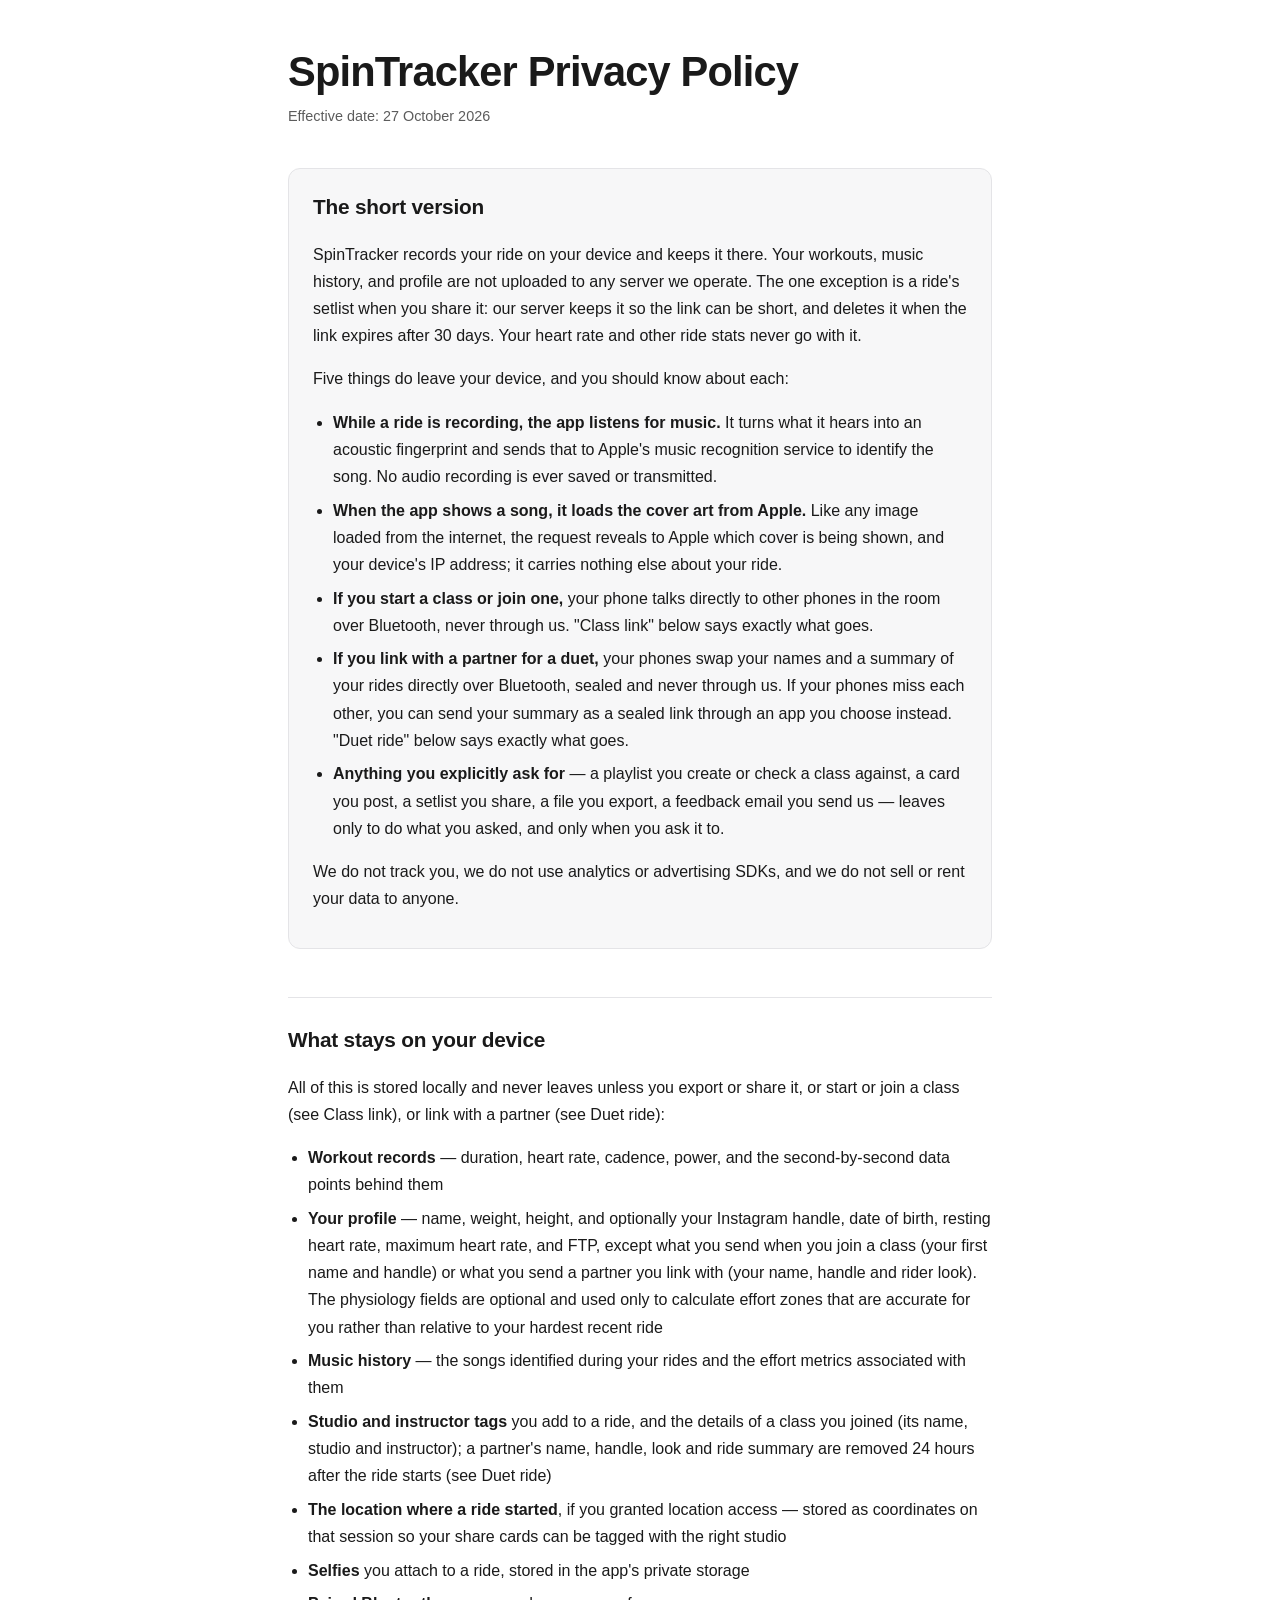
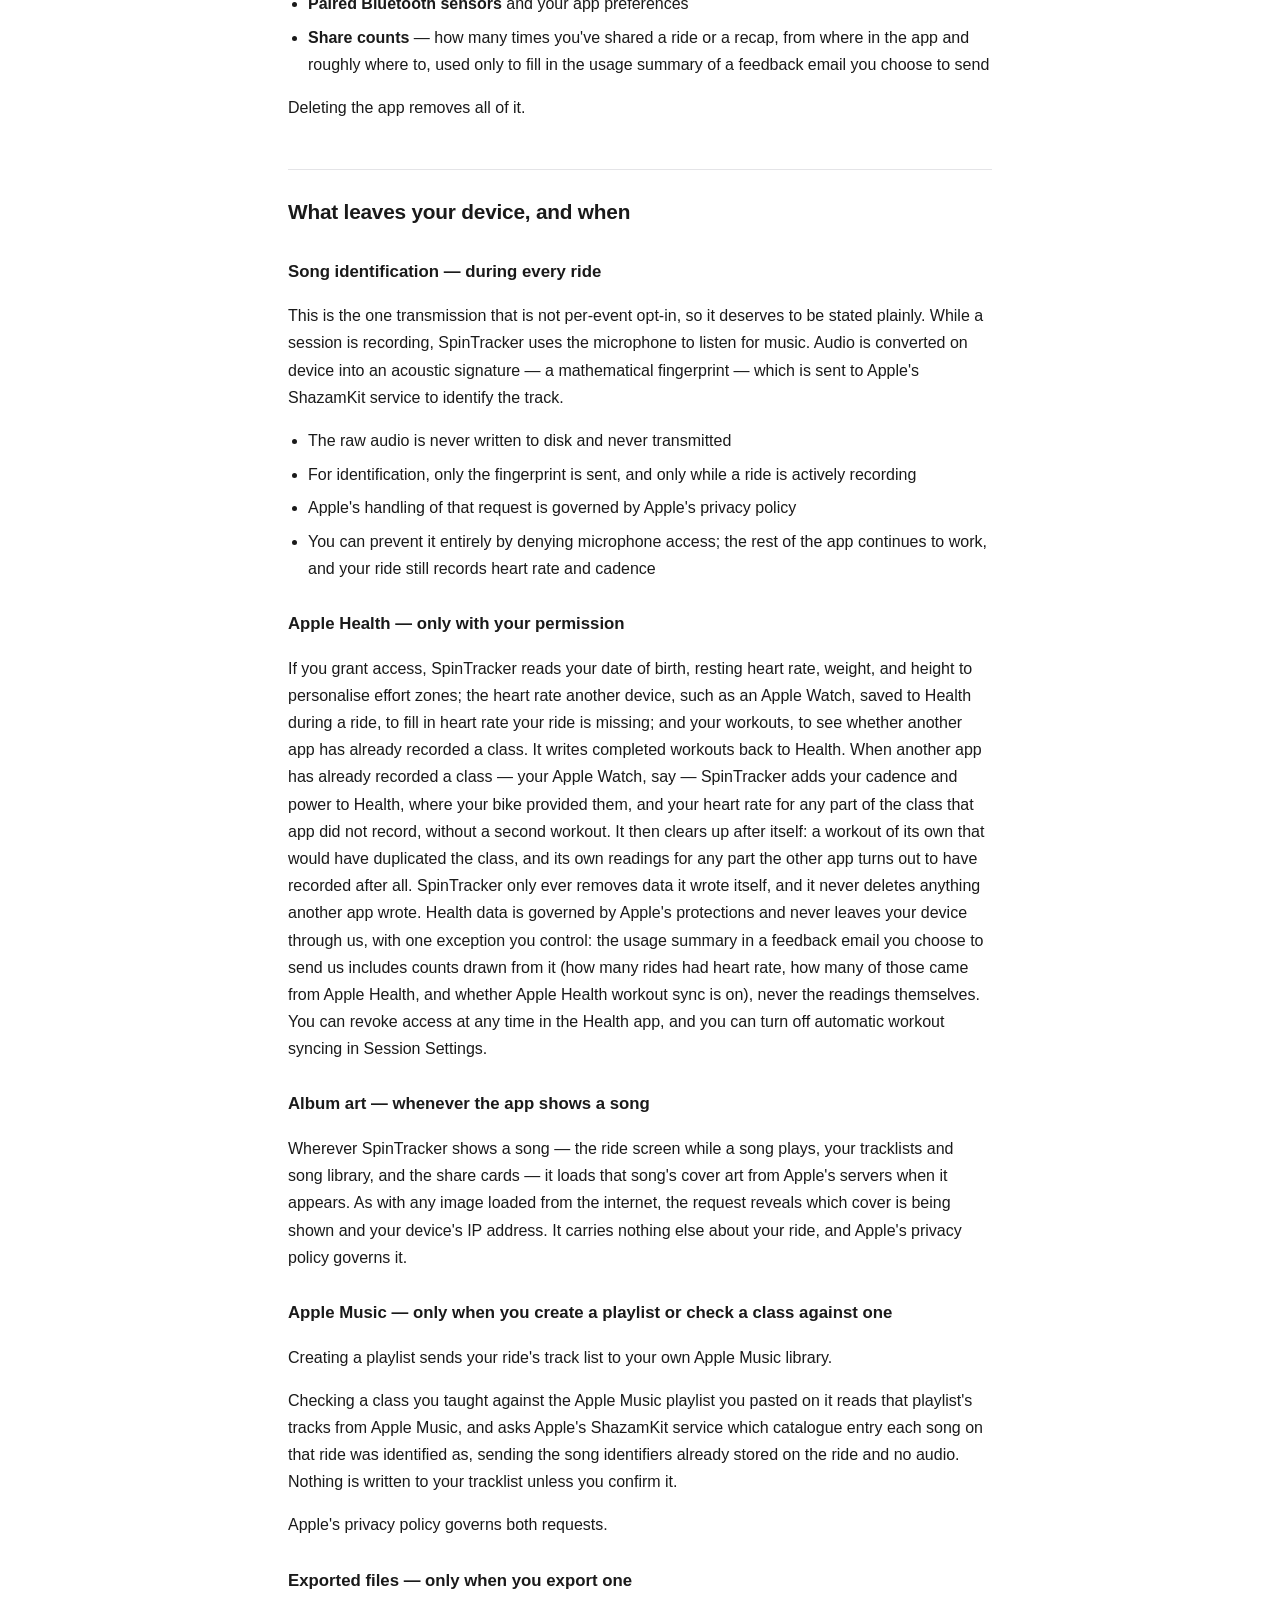
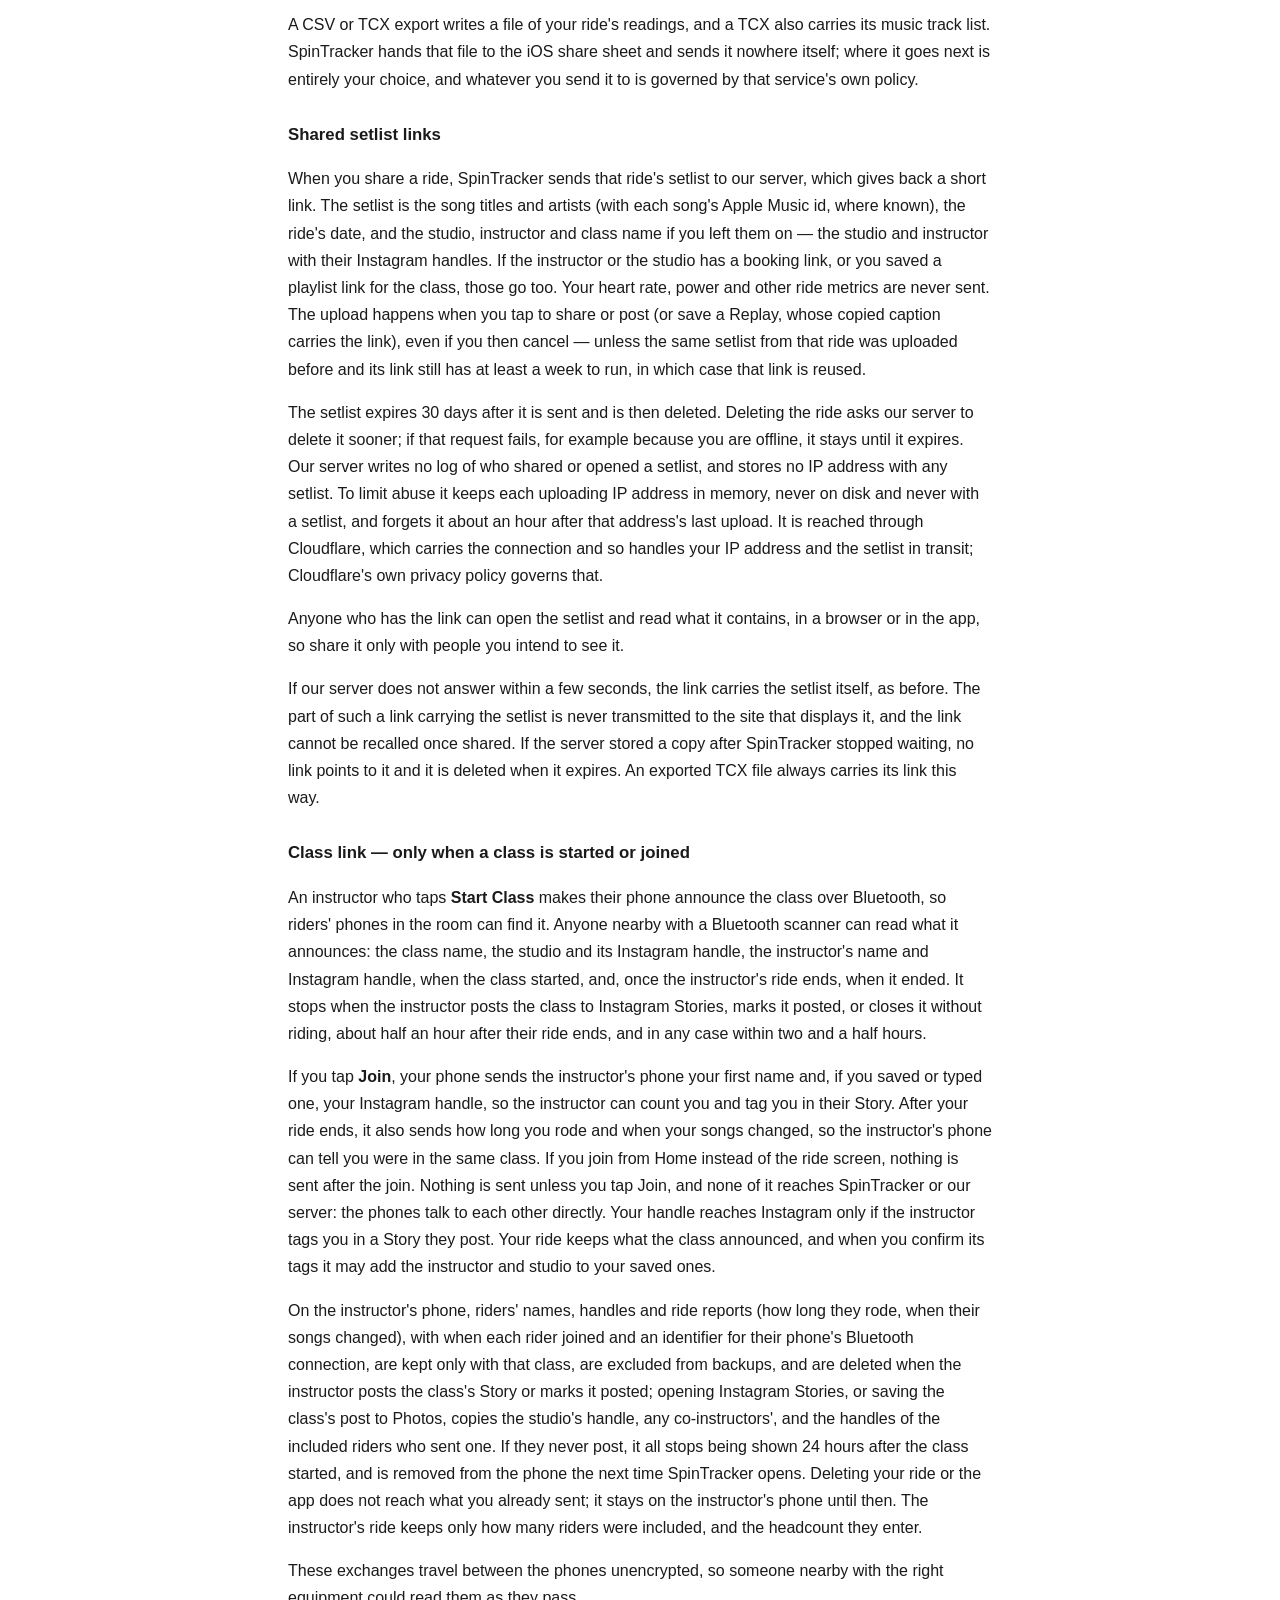
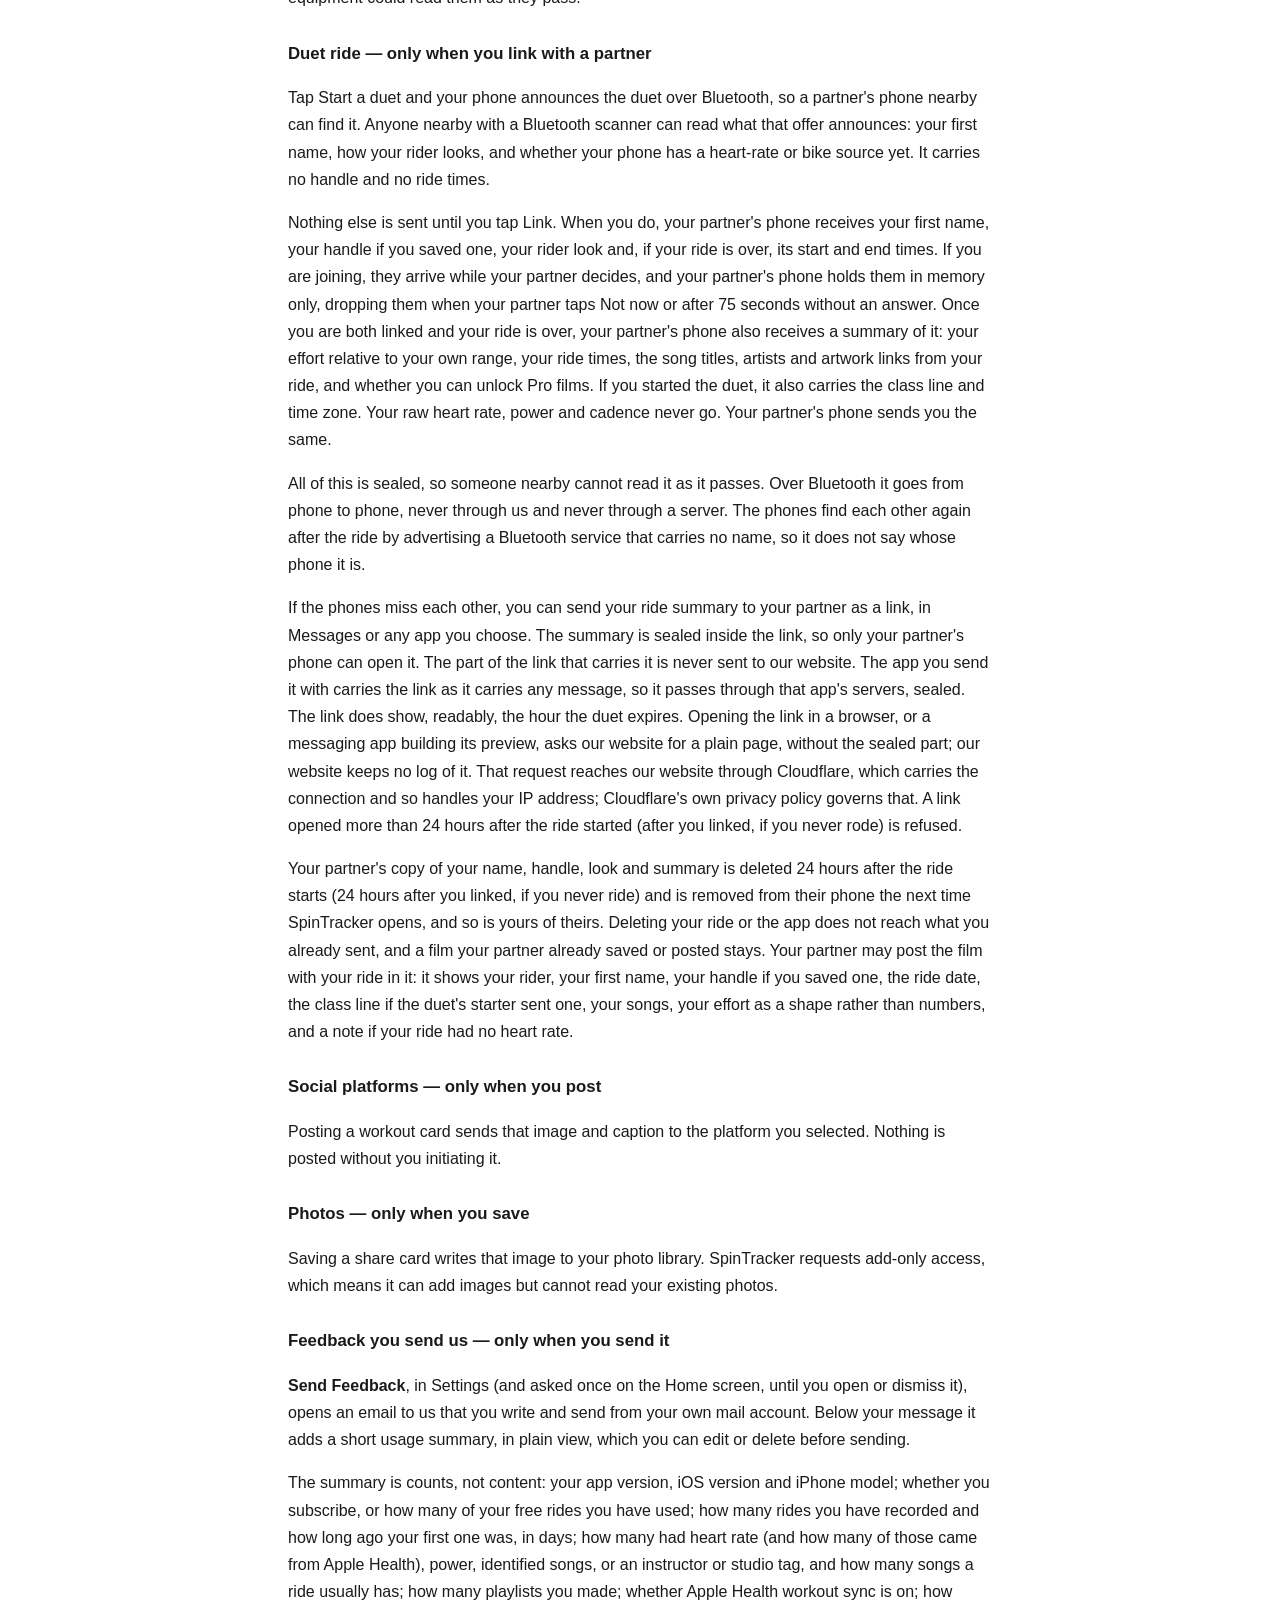
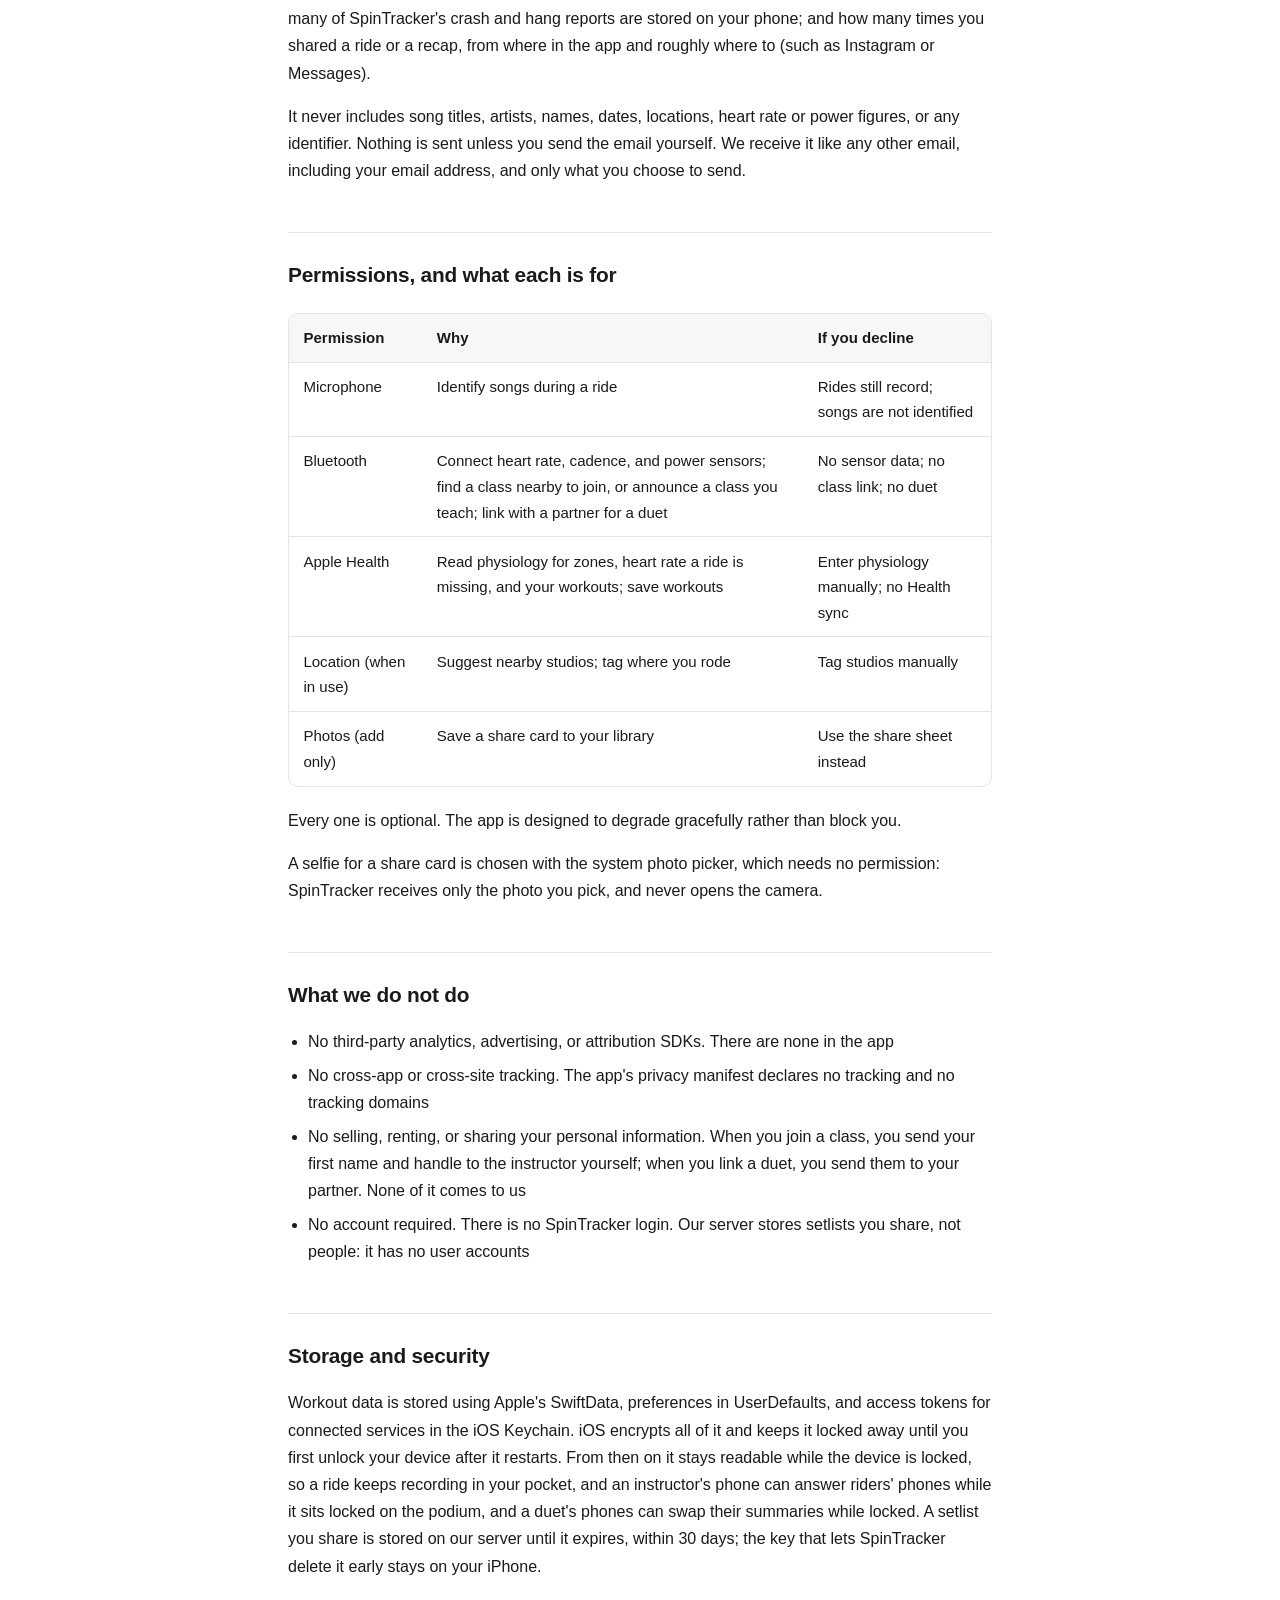
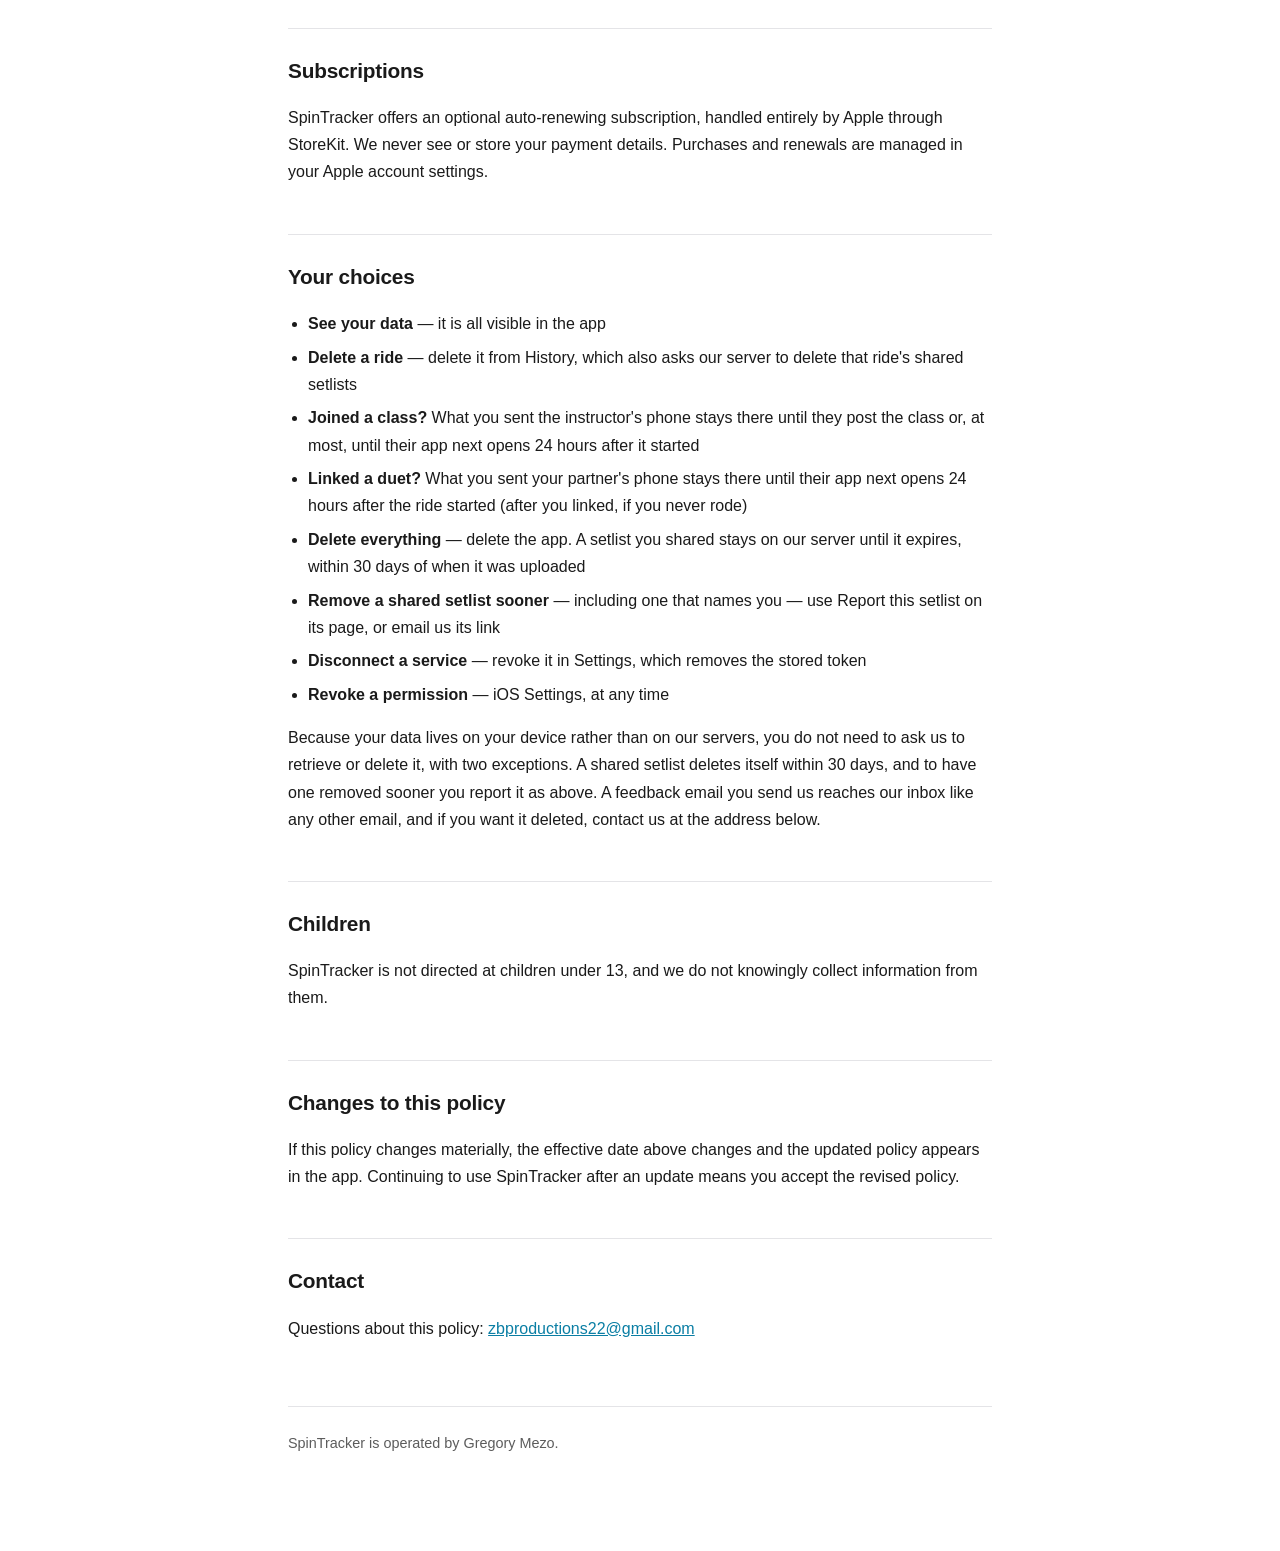
==== privacy-policy.html @ ce69c3f2 "Regenerate the privacy policy: the duet ride (effective 27 October 2026) Co-Authored-By: Claude Opus" ====
<!doctype html>
<html lang="en">
<head>
<meta charset="utf-8">
<meta name="viewport" content="width=device-width, initial-scale=1">
<title>Privacy Policy — SpinTracker</title>
<meta name="description" content="How SpinTracker handles your workout, music, health and location data.">
<link rel="stylesheet" href="style.css">
</head>
<body>
<main>

<h1>SpinTracker Privacy Policy</h1>
<p class="effective">Effective date: 27 October 2026</p>
<div class="lede">
<h2>The short version</h2>
<p>SpinTracker records your ride on your device and keeps it there. Your workouts, music history, and profile are not uploaded to any server we operate. The one exception is a ride's setlist when you share it: our server keeps it so the link can be short, and deletes it when the link expires after 30 days. Your heart rate and other ride stats never go with it.</p>
<p>Five things do leave your device, and you should know about each:</p>
<ul>
<li><strong>While a ride is recording, the app listens for music.</strong> It turns what it hears into an acoustic fingerprint and sends that to Apple's music recognition service to identify the song. No audio recording is ever saved or transmitted.</li>
<li><strong>When the app shows a song, it loads the cover art from Apple.</strong> Like any image loaded from the internet, the request reveals to Apple which cover is being shown, and your device's IP address; it carries nothing else about your ride.</li>
<li><strong>If you start a class or join one,</strong> your phone talks directly to other phones in the room over Bluetooth, never through us. "Class link" below says exactly what goes.</li>
<li><strong>If you link with a partner for a duet,</strong> your phones swap your names and a summary of your rides directly over Bluetooth, sealed and never through us. If your phones miss each other, you can send your summary as a sealed link through an app you choose instead. "Duet ride" below says exactly what goes.</li>
<li><strong>Anything you explicitly ask for</strong> — a playlist you create or check a class against, a card you post, a setlist you share, a file you export, a feedback email you send us — leaves only to do what you asked, and only when you ask it to.</li>
</ul>
<p>We do not track you, we do not use analytics or advertising SDKs, and we do not sell or rent your data to anyone.</p>
</div>

<h2>What stays on your device</h2>
<p>All of this is stored locally and never leaves unless you export or share it, or start or join a class (see Class link), or link with a partner (see Duet ride):</p>
<ul>
<li><strong>Workout records</strong> — duration, heart rate, cadence, power, and the second-by-second data points behind them</li>
<li><strong>Your profile</strong> — name, weight, height, and optionally your Instagram handle, date of birth, resting heart rate, maximum heart rate, and FTP, except what you send when you join a class (your first name and handle) or what you send a partner you link with (your name, handle and rider look). The physiology fields are optional and used only to calculate effort zones that are accurate for you rather than relative to your hardest recent ride</li>
<li><strong>Music history</strong> — the songs identified during your rides and the effort metrics associated with them</li>
<li><strong>Studio and instructor tags</strong> you add to a ride, and the details of a class you joined (its name, studio and instructor); a partner's name, handle, look and ride summary are removed 24 hours after the ride starts (see Duet ride)</li>
<li><strong>The location where a ride started</strong>, if you granted location access — stored as coordinates on that session so your share cards can be tagged with the right studio</li>
<li><strong>Selfies</strong> you attach to a ride, stored in the app's private storage</li>
<li><strong>Paired Bluetooth sensors</strong> and your app preferences</li>
<li><strong>Share counts</strong> — how many times you've shared a ride or a recap, from where in the app and roughly where to, used only to fill in the usage summary of a feedback email you choose to send</li>
</ul>
<p>Deleting the app removes all of it.</p>
<h2>What leaves your device, and when</h2>
<h3>Song identification — during every ride</h3>
<p>This is the one transmission that is not per-event opt-in, so it deserves to be stated plainly. While a session is recording, SpinTracker uses the microphone to listen for music. Audio is converted on device into an acoustic signature — a mathematical fingerprint — which is sent to Apple's ShazamKit service to identify the track.</p>
<ul>
<li>The raw audio is never written to disk and never transmitted</li>
<li>For identification, only the fingerprint is sent, and only while a ride is actively recording</li>
<li>Apple's handling of that request is governed by Apple's privacy policy</li>
<li>You can prevent it entirely by denying microphone access; the rest of the app continues to work, and your ride still records heart rate and cadence</li>
</ul>
<h3>Apple Health — only with your permission</h3>
<p>If you grant access, SpinTracker reads your date of birth, resting heart rate, weight, and height to personalise effort zones; the heart rate another device, such as an Apple Watch, saved to Health during a ride, to fill in heart rate your ride is missing; and your workouts, to see whether another app has already recorded a class. It writes completed workouts back to Health. When another app has already recorded a class — your Apple Watch, say — SpinTracker adds your cadence and power to Health, where your bike provided them, and your heart rate for any part of the class that app did not record, without a second workout. It then clears up after itself: a workout of its own that would have duplicated the class, and its own readings for any part the other app turns out to have recorded after all. SpinTracker only ever removes data it wrote itself, and it never deletes anything another app wrote. Health data is governed by Apple's protections and never leaves your device through us, with one exception you control: the usage summary in a feedback email you choose to send us includes counts drawn from it (how many rides had heart rate, how many of those came from Apple Health, and whether Apple Health workout sync is on), never the readings themselves. You can revoke access at any time in the Health app, and you can turn off automatic workout syncing in Session Settings.</p>
<h3>Album art — whenever the app shows a song</h3>
<p>Wherever SpinTracker shows a song — the ride screen while a song plays, your tracklists and song library, and the share cards — it loads that song's cover art from Apple's servers when it appears. As with any image loaded from the internet, the request reveals which cover is being shown and your device's IP address. It carries nothing else about your ride, and Apple's privacy policy governs it.</p>
<h3>Apple Music — only when you create a playlist or check a class against one</h3>
<p>Creating a playlist sends your ride's track list to your own Apple Music library.</p>
<p>Checking a class you taught against the Apple Music playlist you pasted on it reads that playlist's tracks from Apple Music, and asks Apple's ShazamKit service which catalogue entry each song on that ride was identified as, sending the song identifiers already stored on the ride and no audio. Nothing is written to your tracklist unless you confirm it.</p>
<p>Apple's privacy policy governs both requests.</p>
<h3>Exported files — only when you export one</h3>
<p>A CSV or TCX export writes a file of your ride's readings, and a TCX also carries its music track list. SpinTracker hands that file to the iOS share sheet and sends it nowhere itself; where it goes next is entirely your choice, and whatever you send it to is governed by that service's own policy.</p>
<h3>Shared setlist links</h3>
<p>When you share a ride, SpinTracker sends that ride's setlist to our server, which gives back a short link. The setlist is the song titles and artists (with each song's Apple Music id, where known), the ride's date, and the studio, instructor and class name if you left them on — the studio and instructor with their Instagram handles. If the instructor or the studio has a booking link, or you saved a playlist link for the class, those go too. Your heart rate, power and other ride metrics are never sent. The upload happens when you tap to share or post (or save a Replay, whose copied caption carries the link), even if you then cancel — unless the same setlist from that ride was uploaded before and its link still has at least a week to run, in which case that link is reused.</p>
<p>The setlist expires 30 days after it is sent and is then deleted. Deleting the ride asks our server to delete it sooner; if that request fails, for example because you are offline, it stays until it expires. Our server writes no log of who shared or opened a setlist, and stores no IP address with any setlist. To limit abuse it keeps each uploading IP address in memory, never on disk and never with a setlist, and forgets it about an hour after that address's last upload. It is reached through Cloudflare, which carries the connection and so handles your IP address and the setlist in transit; Cloudflare's own privacy policy governs that.</p>
<p>Anyone who has the link can open the setlist and read what it contains, in a browser or in the app, so share it only with people you intend to see it.</p>
<p>If our server does not answer within a few seconds, the link carries the setlist itself, as before. The part of such a link carrying the setlist is never transmitted to the site that displays it, and the link cannot be recalled once shared. If the server stored a copy after SpinTracker stopped waiting, no link points to it and it is deleted when it expires. An exported TCX file always carries its link this way.</p>
<h3>Class link — only when a class is started or joined</h3>
<p>An instructor who taps <strong>Start Class</strong> makes their phone announce the class over Bluetooth, so riders' phones in the room can find it. Anyone nearby with a Bluetooth scanner can read what it announces: the class name, the studio and its Instagram handle, the instructor's name and Instagram handle, when the class started, and, once the instructor's ride ends, when it ended. It stops when the instructor posts the class to Instagram Stories, marks it posted, or closes it without riding, about half an hour after their ride ends, and in any case within two and a half hours.</p>
<p>If you tap <strong>Join</strong>, your phone sends the instructor's phone your first name and, if you saved or typed one, your Instagram handle, so the instructor can count you and tag you in their Story. After your ride ends, it also sends how long you rode and when your songs changed, so the instructor's phone can tell you were in the same class. If you join from Home instead of the ride screen, nothing is sent after the join. Nothing is sent unless you tap Join, and none of it reaches SpinTracker or our server: the phones talk to each other directly. Your handle reaches Instagram only if the instructor tags you in a Story they post. Your ride keeps what the class announced, and when you confirm its tags it may add the instructor and studio to your saved ones.</p>
<p>On the instructor's phone, riders' names, handles and ride reports (how long they rode, when their songs changed), with when each rider joined and an identifier for their phone's Bluetooth connection, are kept only with that class, are excluded from backups, and are deleted when the instructor posts the class's Story or marks it posted; opening Instagram Stories, or saving the class's post to Photos, copies the studio's handle, any co-instructors', and the handles of the included riders who sent one. If they never post, it all stops being shown 24 hours after the class started, and is removed from the phone the next time SpinTracker opens. Deleting your ride or the app does not reach what you already sent; it stays on the instructor's phone until then. The instructor's ride keeps only how many riders were included, and the headcount they enter.</p>
<p>These exchanges travel between the phones unencrypted, so someone nearby with the right equipment could read them as they pass.</p>
<h3>Duet ride — only when you link with a partner</h3>
<p>Tap Start a duet and your phone announces the duet over Bluetooth, so a partner's phone nearby can find it. Anyone nearby with a Bluetooth scanner can read what that offer announces: your first name, how your rider looks, and whether your phone has a heart-rate or bike source yet. It carries no handle and no ride times.</p>
<p>Nothing else is sent until you tap Link. When you do, your partner's phone receives your first name, your handle if you saved one, your rider look and, if your ride is over, its start and end times. If you are joining, they arrive while your partner decides, and your partner's phone holds them in memory only, dropping them when your partner taps Not now or after 75 seconds without an answer. Once you are both linked and your ride is over, your partner's phone also receives a summary of it: your effort relative to your own range, your ride times, the song titles, artists and artwork links from your ride, and whether you can unlock Pro films. If you started the duet, it also carries the class line and time zone. Your raw heart rate, power and cadence never go. Your partner's phone sends you the same.</p>
<p>All of this is sealed, so someone nearby cannot read it as it passes. Over Bluetooth it goes from phone to phone, never through us and never through a server. The phones find each other again after the ride by advertising a Bluetooth service that carries no name, so it does not say whose phone it is.</p>
<p>If the phones miss each other, you can send your ride summary to your partner as a link, in Messages or any app you choose. The summary is sealed inside the link, so only your partner's phone can open it. The part of the link that carries it is never sent to our website. The app you send it with carries the link as it carries any message, so it passes through that app's servers, sealed. The link does show, readably, the hour the duet expires. Opening the link in a browser, or a messaging app building its preview, asks our website for a plain page, without the sealed part; our website keeps no log of it. That request reaches our website through Cloudflare, which carries the connection and so handles your IP address; Cloudflare's own privacy policy governs that. A link opened more than 24 hours after the ride started (after you linked, if you never rode) is refused.</p>
<p>Your partner's copy of your name, handle, look and summary is deleted 24 hours after the ride starts (24 hours after you linked, if you never ride) and is removed from their phone the next time SpinTracker opens, and so is yours of theirs. Deleting your ride or the app does not reach what you already sent, and a film your partner already saved or posted stays. Your partner may post the film with your ride in it: it shows your rider, your first name, your handle if you saved one, the ride date, the class line if the duet's starter sent one, your songs, your effort as a shape rather than numbers, and a note if your ride had no heart rate.</p>
<h3>Social platforms — only when you post</h3>
<p>Posting a workout card sends that image and caption to the platform you selected. Nothing is posted without you initiating it.</p>
<h3>Photos — only when you save</h3>
<p>Saving a share card writes that image to your photo library. SpinTracker requests add-only access, which means it can add images but cannot read your existing photos.</p>
<h3>Feedback you send us — only when you send it</h3>
<p><strong>Send Feedback</strong>, in Settings (and asked once on the Home screen, until you open or dismiss it), opens an email to us that you write and send from your own mail account. Below your message it adds a short usage summary, in plain view, which you can edit or delete before sending.</p>
<p>The summary is counts, not content: your app version, iOS version and iPhone model; whether you subscribe, or how many of your free rides you have used; how many rides you have recorded and how long ago your first one was, in days; how many had heart rate (and how many of those came from Apple Health), power, identified songs, or an instructor or studio tag, and how many songs a ride usually has; how many playlists you made; whether Apple Health workout sync is on; how many of SpinTracker's crash and hang reports are stored on your phone; and how many times you shared a ride or a recap, from where in the app and roughly where to (such as Instagram or Messages).</p>
<p>It never includes song titles, artists, names, dates, locations, heart rate or power figures, or any identifier. Nothing is sent unless you send the email yourself. We receive it like any other email, including your email address, and only what you choose to send.</p>
<h2>Permissions, and what each is for</h2>
<div class="table-wrap">
<table>
<thead>
<tr><th>Permission</th><th>Why</th><th>If you decline</th></tr>
</thead>
<tbody>
<tr><td>Microphone</td><td>Identify songs during a ride</td><td>Rides still record; songs are not identified</td></tr>
<tr><td>Bluetooth</td><td>Connect heart rate, cadence, and power sensors; find a class nearby to join, or announce a class you teach; link with a partner for a duet</td><td>No sensor data; no class link; no duet</td></tr>
<tr><td>Apple Health</td><td>Read physiology for zones, heart rate a ride is missing, and your workouts; save workouts</td><td>Enter physiology manually; no Health sync</td></tr>
<tr><td>Location (when in use)</td><td>Suggest nearby studios; tag where you rode</td><td>Tag studios manually</td></tr>
<tr><td>Photos (add only)</td><td>Save a share card to your library</td><td>Use the share sheet instead</td></tr>
</tbody>
</table>
</div>
<p>Every one is optional. The app is designed to degrade gracefully rather than block you.</p>
<p>A selfie for a share card is chosen with the system photo picker, which needs no permission: SpinTracker receives only the photo you pick, and never opens the camera.</p>
<h2>What we do not do</h2>
<ul>
<li>No third-party analytics, advertising, or attribution SDKs. There are none in the app</li>
<li>No cross-app or cross-site tracking. The app's privacy manifest declares no tracking and no tracking domains</li>
<li>No selling, renting, or sharing your personal information. When you join a class, you send your first name and handle to the instructor yourself; when you link a duet, you send them to your partner. None of it comes to us</li>
<li>No account required. There is no SpinTracker login. Our server stores setlists you share, not people: it has no user accounts</li>
</ul>
<h2>Storage and security</h2>
<p>Workout data is stored using Apple's SwiftData, preferences in UserDefaults, and access tokens for connected services in the iOS Keychain. iOS encrypts all of it and keeps it locked away until you first unlock your device after it restarts. From then on it stays readable while the device is locked, so a ride keeps recording in your pocket, and an instructor's phone can answer riders' phones while it sits locked on the podium, and a duet's phones can swap their summaries while locked. A setlist you share is stored on our server until it expires, within 30 days; the key that lets SpinTracker delete it early stays on your iPhone.</p>
<h2>Subscriptions</h2>
<p>SpinTracker offers an optional auto-renewing subscription, handled entirely by Apple through StoreKit. We never see or store your payment details. Purchases and renewals are managed in your Apple account settings.</p>
<h2>Your choices</h2>
<ul>
<li><strong>See your data</strong> — it is all visible in the app</li>
<li><strong>Delete a ride</strong> — delete it from History, which also asks our server to delete that ride's shared setlists</li>
<li><strong>Joined a class?</strong> What you sent the instructor's phone stays there until they post the class or, at most, until their app next opens 24 hours after it started</li>
<li><strong>Linked a duet?</strong> What you sent your partner's phone stays there until their app next opens 24 hours after the ride started (after you linked, if you never rode)</li>
<li><strong>Delete everything</strong> — delete the app. A setlist you shared stays on our server until it expires, within 30 days of when it was uploaded</li>
<li><strong>Remove a shared setlist sooner</strong> — including one that names you — use Report this setlist on its page, or email us its link</li>
<li><strong>Disconnect a service</strong> — revoke it in Settings, which removes the stored token</li>
<li><strong>Revoke a permission</strong> — iOS Settings, at any time</li>
</ul>
<p>Because your data lives on your device rather than on our servers, you do not need to ask us to retrieve or delete it, with two exceptions. A shared setlist deletes itself within 30 days, and to have one removed sooner you report it as above. A feedback email you send us reaches our inbox like any other email, and if you want it deleted, contact us at the address below.</p>
<h2>Children</h2>
<p>SpinTracker is not directed at children under 13, and we do not knowingly collect information from them.</p>
<h2>Changes to this policy</h2>
<p>If this policy changes materially, the effective date above changes and the updated policy appears in the app. Continuing to use SpinTracker after an update means you accept the revised policy.</p>
<h2>Contact</h2>
<p>Questions about this policy: <a href="mailto:zbproductions22@gmail.com">zbproductions22@gmail.com</a></p>


<footer> SpinTracker is operated by Gregory Mezo.
</footer>

</main>
</body>
</html>
---- style.css ----
:root {
  --bg: #ffffff;
  --fg: #1a1a1a;
  --muted: #5c5c5c;
  --rule: #e4e4e7;
  --accent: #0a7ea4;
  --card: #f7f7f8;
}

@media (prefers-color-scheme: dark) {
  :root {
    --bg: #0d0d0f;
    --fg: #ececee;
    --muted: #a1a1aa;
    --rule: #26262b;
    --accent: #38bdf8;
    --card: #17171a;
  }
}

* { box-sizing: border-box; }

body {
  margin: 0;
  padding: 3rem 1.25rem 6rem;
  background: var(--bg);
  color: var(--fg);
  font: 16px/1.7 -apple-system, BlinkMacSystemFont, "Segoe UI", Roboto, Helvetica, Arial, sans-serif;
  -webkit-text-size-adjust: 100%;
}

main { max-width: 44rem; margin: 0 auto; }

h1 {
  font-size: clamp(1.9rem, 5vw, 2.6rem);
  line-height: 1.15;
  letter-spacing: -0.02em;
  margin: 0 0 0.5rem;
}

h2 {
  font-size: 1.3rem;
  letter-spacing: -0.01em;
  margin: 3rem 0 0.75rem;
  padding-top: 1.5rem;
  border-top: 1px solid var(--rule);
}

h3 { font-size: 1.05rem; margin: 1.75rem 0 0.5rem; }

p, li { color: var(--fg); }
strong { font-weight: 650; }

a { color: var(--accent); }

.effective {
  color: var(--muted);
  font-size: 0.9rem;
  margin: 0 0 2.5rem;
}

.lede {
  background: var(--card);
  border: 1px solid var(--rule);
  border-radius: 12px;
  padding: 1.25rem 1.5rem;
  margin: 0 0 1rem;
}

.lede h2 {
  border-top: none;
  padding-top: 0;
  margin-top: 0;
}

ul { padding-left: 1.25rem; }
li { margin: 0.4rem 0; }

/* Wide content scrolls inside itself; the page never scrolls sideways. */
.table-wrap {
  overflow-x: auto;
  border: 1px solid var(--rule);
  border-radius: 10px;
  margin: 1.25rem 0;
}

table {
  border-collapse: collapse;
  width: 100%;
  min-width: 34rem;
  font-size: 0.94rem;
}

th, td {
  text-align: left;
  padding: 0.7rem 0.9rem;
  border-bottom: 1px solid var(--rule);
  vertical-align: top;
}

th {
  font-weight: 600;
  background: var(--card);
  white-space: nowrap;
}

tr:last-child td { border-bottom: none; }

footer {
  margin-top: 4rem;
  padding-top: 1.5rem;
  border-top: 1px solid var(--rule);
  color: var(--muted);
  font-size: 0.9rem;
}
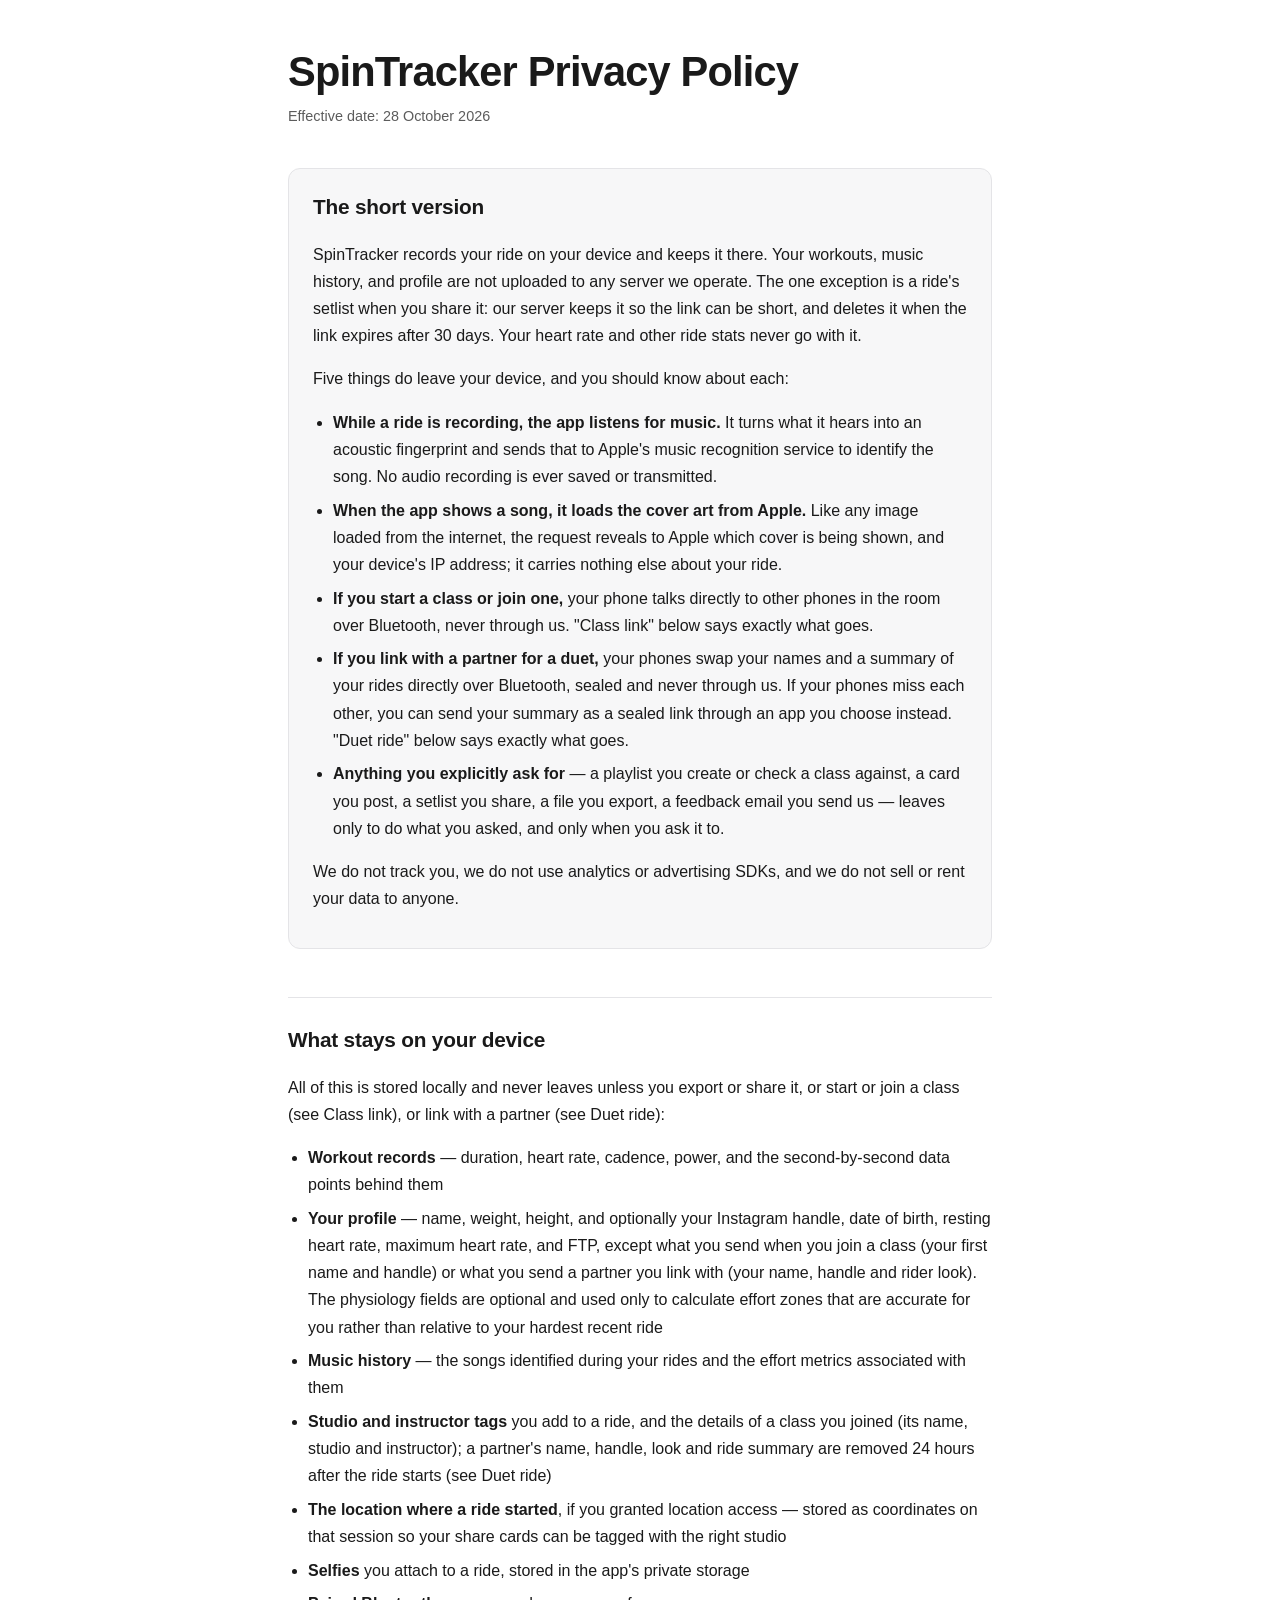
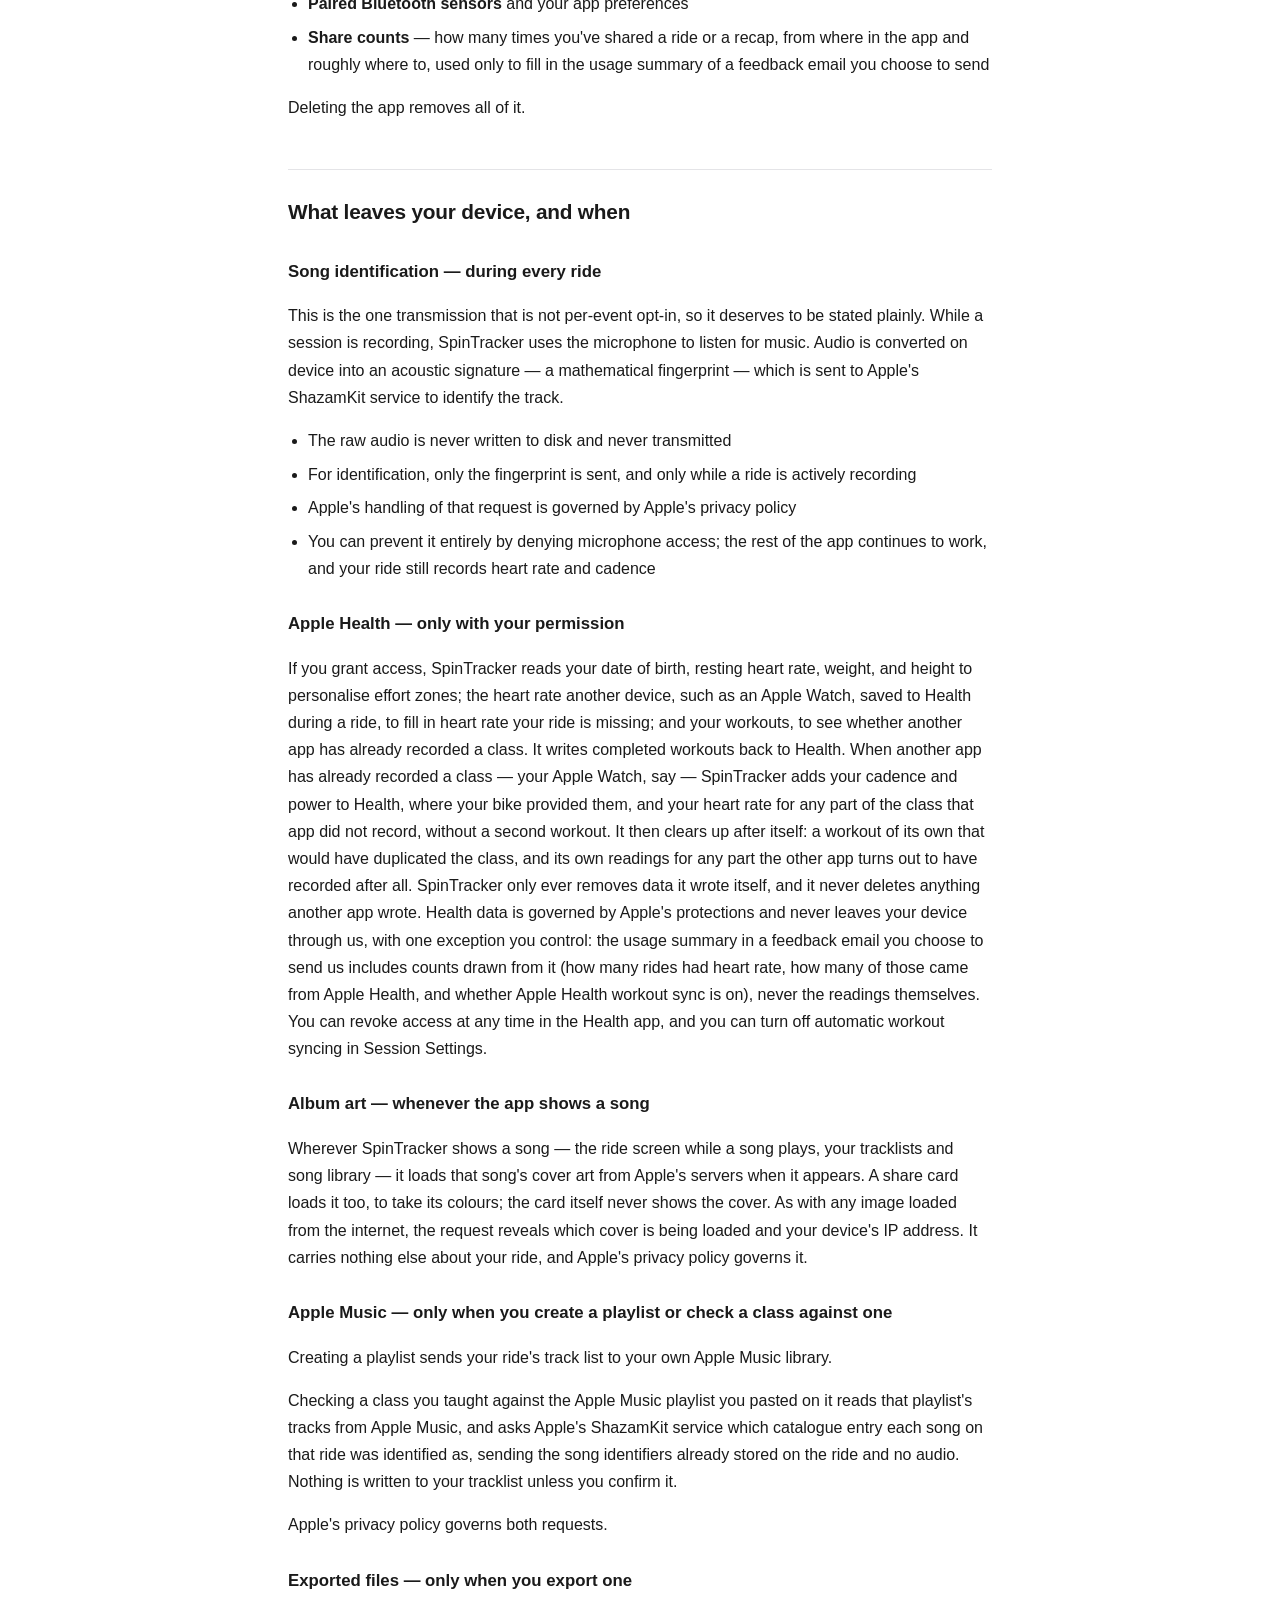
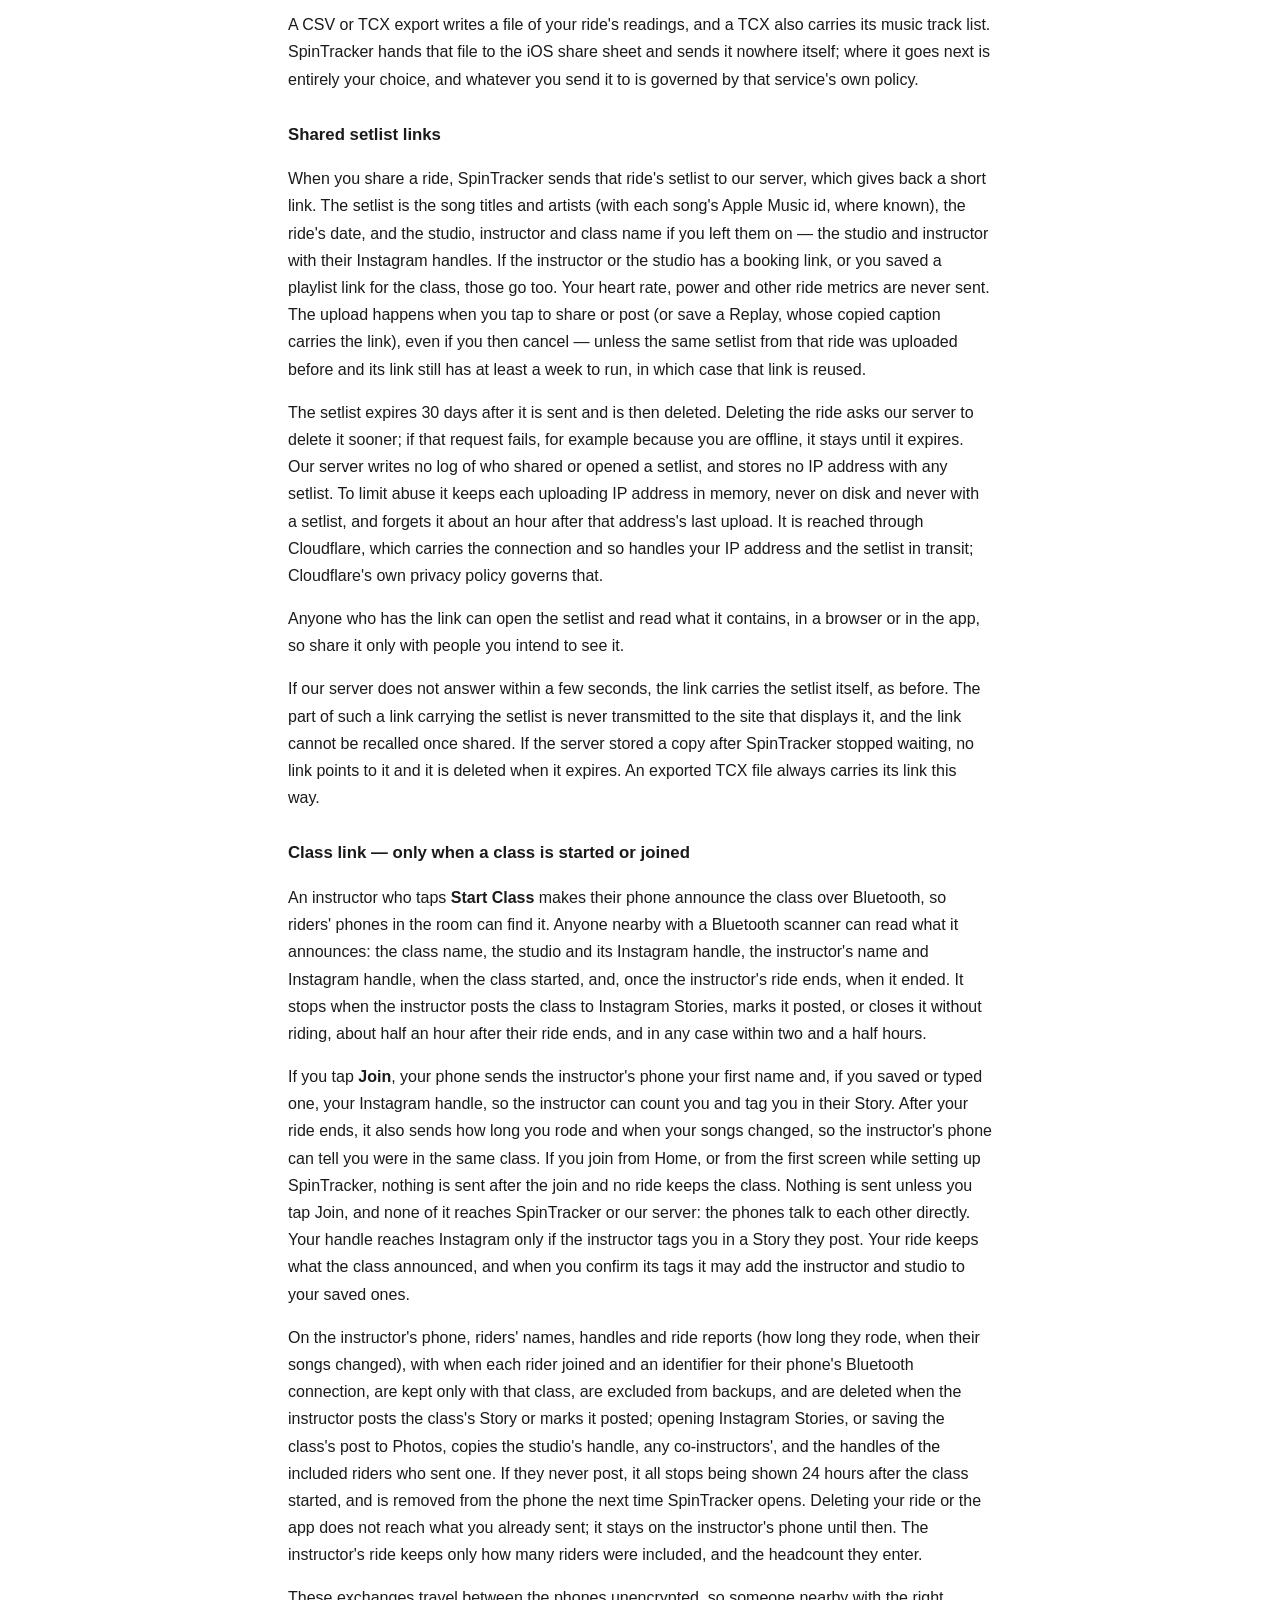
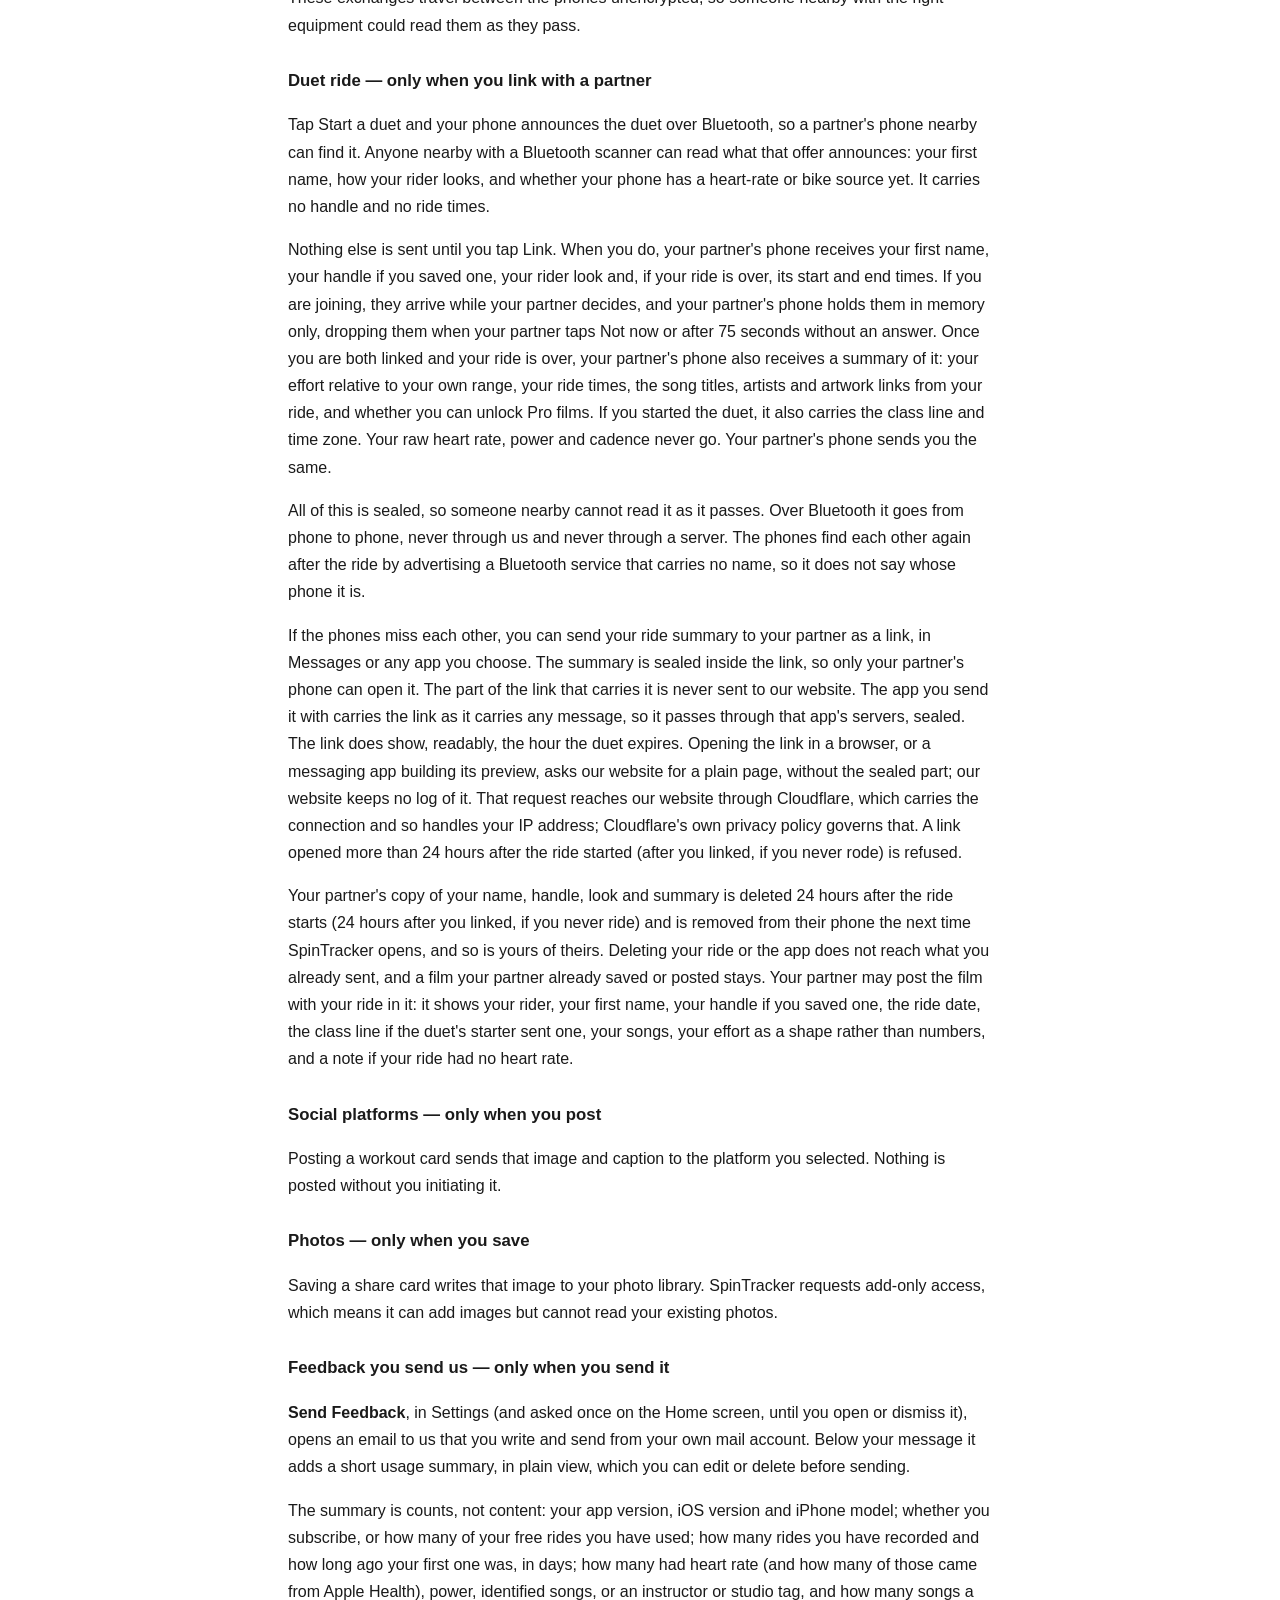
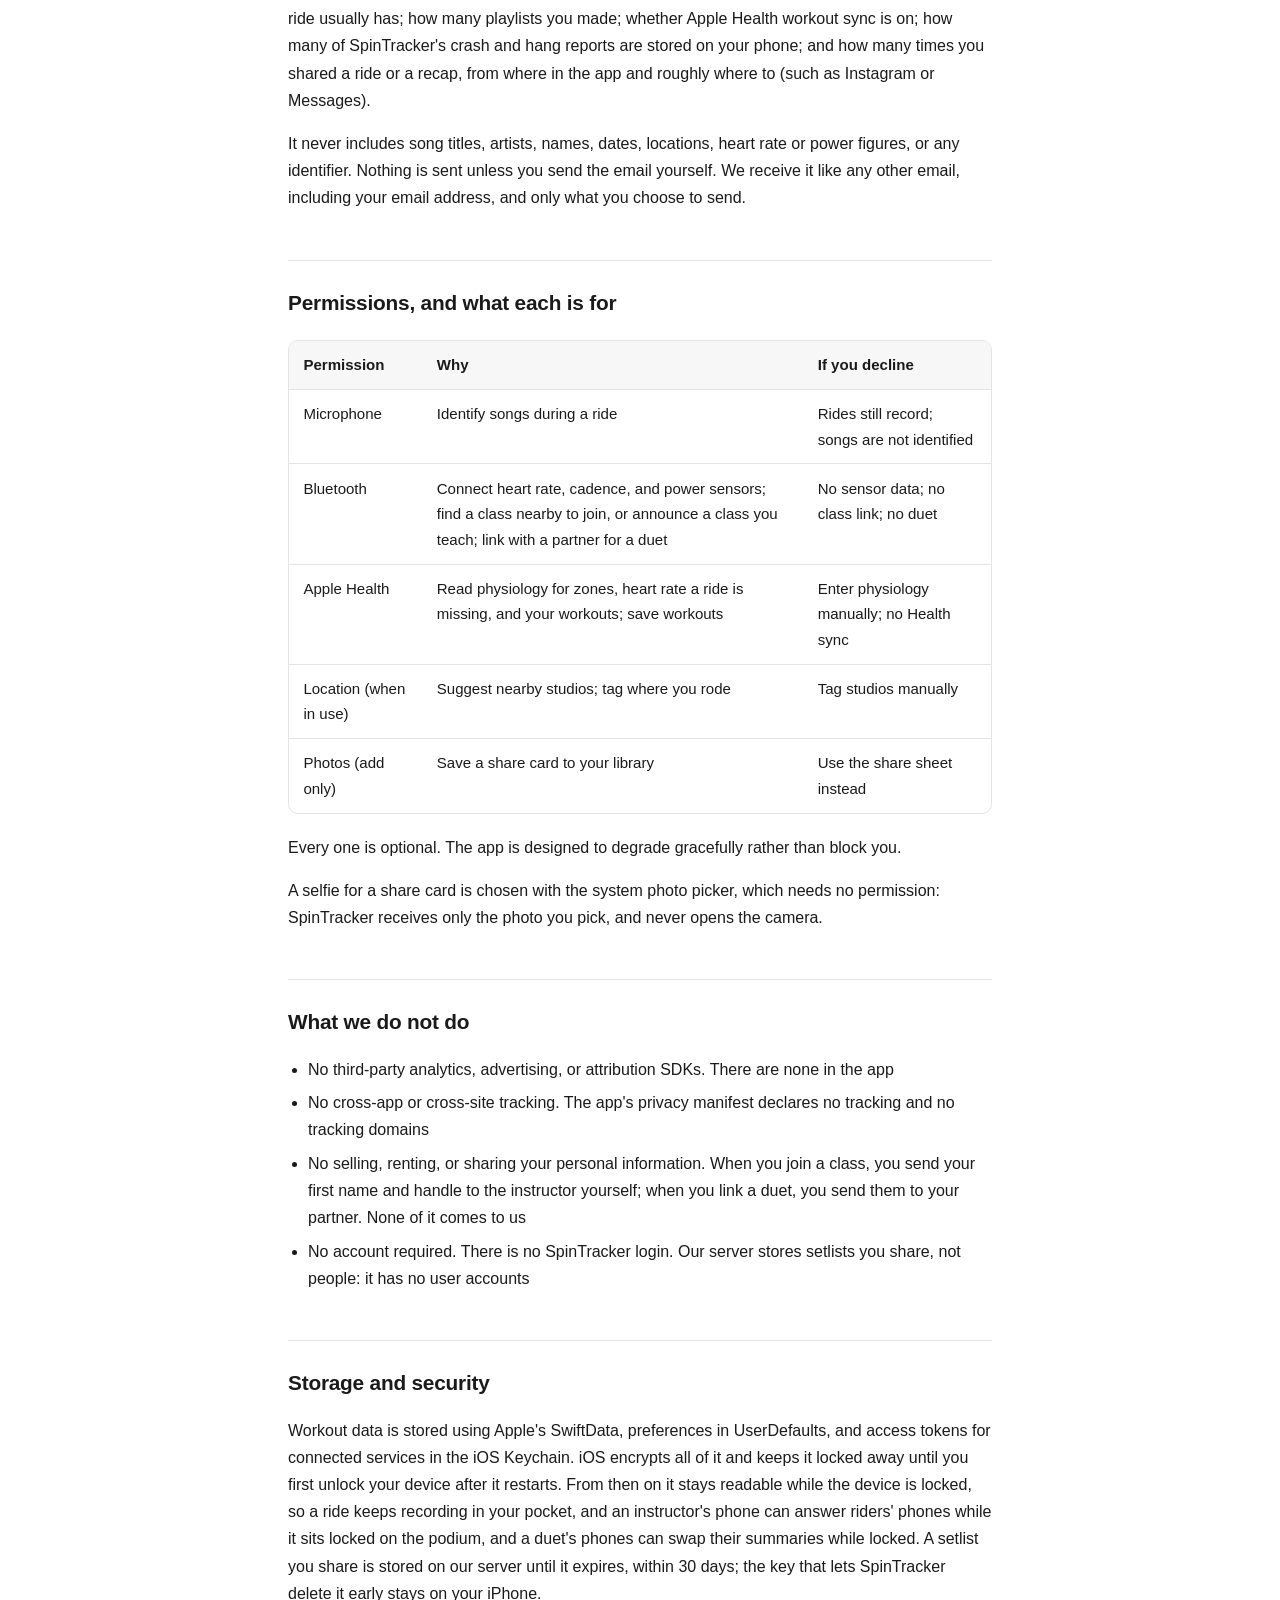
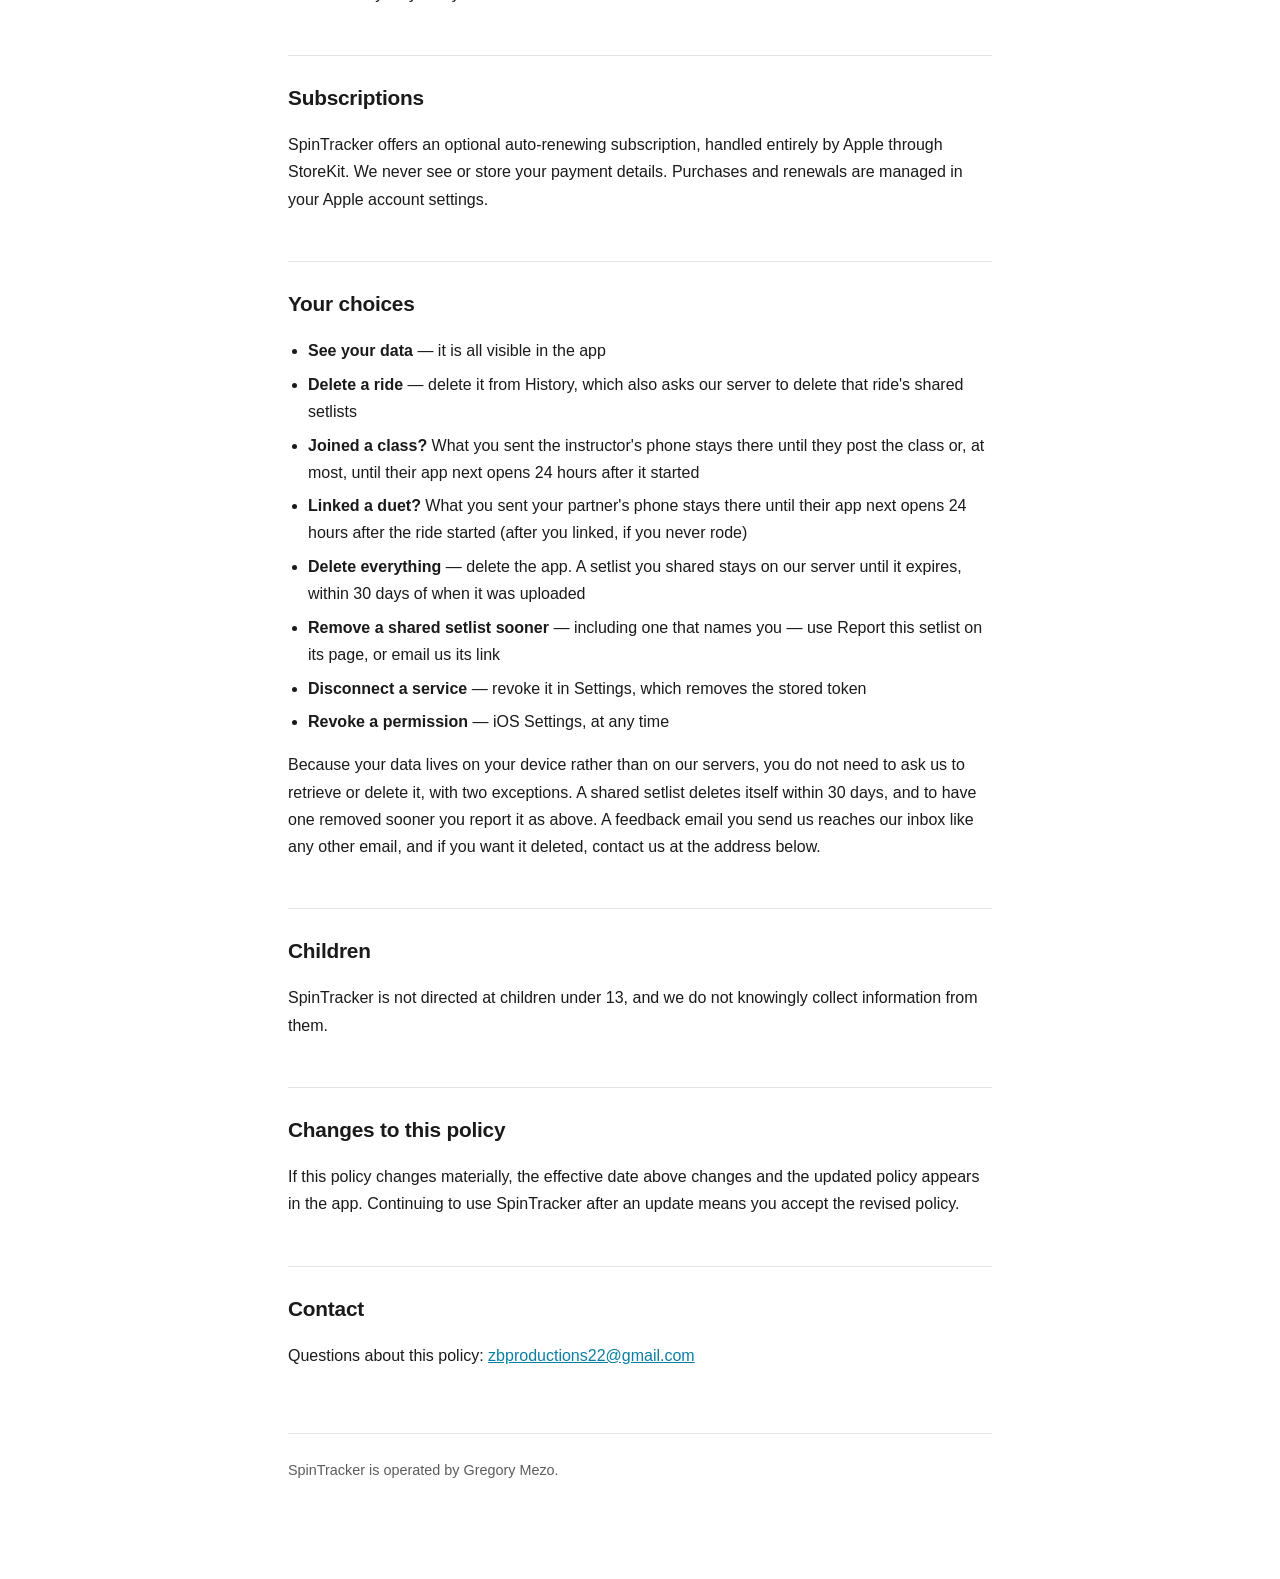
==== commit 01174840: "Regenerate the privacy policy: share cards take the cover's colours only (effective 28 October 2026)" ====
--- a/privacy-policy.html
+++ b/privacy-policy.html
@@ -11,7 +11,7 @@
 <main>
 
 <h1>SpinTracker Privacy Policy</h1>
-<p class="effective">Effective date: 27 October 2026</p>
+<p class="effective">Effective date: 28 October 2026</p>
 <div class="lede">
 <h2>The short version</h2>
 <p>SpinTracker records your ride on your device and keeps it there. Your workouts, music history, and profile are not uploaded to any server we operate. The one exception is a ride's setlist when you share it: our server keeps it so the link can be short, and deletes it when the link expires after 30 days. Your heart rate and other ride stats never go with it.</p>
@@ -51,7 +51,7 @@
 <h3>Apple Health — only with your permission</h3>
 <p>If you grant access, SpinTracker reads your date of birth, resting heart rate, weight, and height to personalise effort zones; the heart rate another device, such as an Apple Watch, saved to Health during a ride, to fill in heart rate your ride is missing; and your workouts, to see whether another app has already recorded a class. It writes completed workouts back to Health. When another app has already recorded a class — your Apple Watch, say — SpinTracker adds your cadence and power to Health, where your bike provided them, and your heart rate for any part of the class that app did not record, without a second workout. It then clears up after itself: a workout of its own that would have duplicated the class, and its own readings for any part the other app turns out to have recorded after all. SpinTracker only ever removes data it wrote itself, and it never deletes anything another app wrote. Health data is governed by Apple's protections and never leaves your device through us, with one exception you control: the usage summary in a feedback email you choose to send us includes counts drawn from it (how many rides had heart rate, how many of those came from Apple Health, and whether Apple Health workout sync is on), never the readings themselves. You can revoke access at any time in the Health app, and you can turn off automatic workout syncing in Session Settings.</p>
 <h3>Album art — whenever the app shows a song</h3>
-<p>Wherever SpinTracker shows a song — the ride screen while a song plays, your tracklists and song library, and the share cards — it loads that song's cover art from Apple's servers when it appears. As with any image loaded from the internet, the request reveals which cover is being shown and your device's IP address. It carries nothing else about your ride, and Apple's privacy policy governs it.</p>
+<p>Wherever SpinTracker shows a song — the ride screen while a song plays, your tracklists and song library — it loads that song's cover art from Apple's servers when it appears. A share card loads it too, to take its colours; the card itself never shows the cover. As with any image loaded from the internet, the request reveals which cover is being loaded and your device's IP address. It carries nothing else about your ride, and Apple's privacy policy governs it.</p>
 <h3>Apple Music — only when you create a playlist or check a class against one</h3>
 <p>Creating a playlist sends your ride's track list to your own Apple Music library.</p>
 <p>Checking a class you taught against the Apple Music playlist you pasted on it reads that playlist's tracks from Apple Music, and asks Apple's ShazamKit service which catalogue entry each song on that ride was identified as, sending the song identifiers already stored on the ride and no audio. Nothing is written to your tracklist unless you confirm it.</p>
@@ -65,7 +65,7 @@
 <p>If our server does not answer within a few seconds, the link carries the setlist itself, as before. The part of such a link carrying the setlist is never transmitted to the site that displays it, and the link cannot be recalled once shared. If the server stored a copy after SpinTracker stopped waiting, no link points to it and it is deleted when it expires. An exported TCX file always carries its link this way.</p>
 <h3>Class link — only when a class is started or joined</h3>
 <p>An instructor who taps <strong>Start Class</strong> makes their phone announce the class over Bluetooth, so riders' phones in the room can find it. Anyone nearby with a Bluetooth scanner can read what it announces: the class name, the studio and its Instagram handle, the instructor's name and Instagram handle, when the class started, and, once the instructor's ride ends, when it ended. It stops when the instructor posts the class to Instagram Stories, marks it posted, or closes it without riding, about half an hour after their ride ends, and in any case within two and a half hours.</p>
-<p>If you tap <strong>Join</strong>, your phone sends the instructor's phone your first name and, if you saved or typed one, your Instagram handle, so the instructor can count you and tag you in their Story. After your ride ends, it also sends how long you rode and when your songs changed, so the instructor's phone can tell you were in the same class. If you join from Home instead of the ride screen, nothing is sent after the join. Nothing is sent unless you tap Join, and none of it reaches SpinTracker or our server: the phones talk to each other directly. Your handle reaches Instagram only if the instructor tags you in a Story they post. Your ride keeps what the class announced, and when you confirm its tags it may add the instructor and studio to your saved ones.</p>
+<p>If you tap <strong>Join</strong>, your phone sends the instructor's phone your first name and, if you saved or typed one, your Instagram handle, so the instructor can count you and tag you in their Story. After your ride ends, it also sends how long you rode and when your songs changed, so the instructor's phone can tell you were in the same class. If you join from Home, or from the first screen while setting up SpinTracker, nothing is sent after the join and no ride keeps the class. Nothing is sent unless you tap Join, and none of it reaches SpinTracker or our server: the phones talk to each other directly. Your handle reaches Instagram only if the instructor tags you in a Story they post. Your ride keeps what the class announced, and when you confirm its tags it may add the instructor and studio to your saved ones.</p>
 <p>On the instructor's phone, riders' names, handles and ride reports (how long they rode, when their songs changed), with when each rider joined and an identifier for their phone's Bluetooth connection, are kept only with that class, are excluded from backups, and are deleted when the instructor posts the class's Story or marks it posted; opening Instagram Stories, or saving the class's post to Photos, copies the studio's handle, any co-instructors', and the handles of the included riders who sent one. If they never post, it all stops being shown 24 hours after the class started, and is removed from the phone the next time SpinTracker opens. Deleting your ride or the app does not reach what you already sent; it stays on the instructor's phone until then. The instructor's ride keeps only how many riders were included, and the headcount they enter.</p>
 <p>These exchanges travel between the phones unencrypted, so someone nearby with the right equipment could read them as they pass.</p>
 <h3>Duet ride — only when you link with a partner</h3>
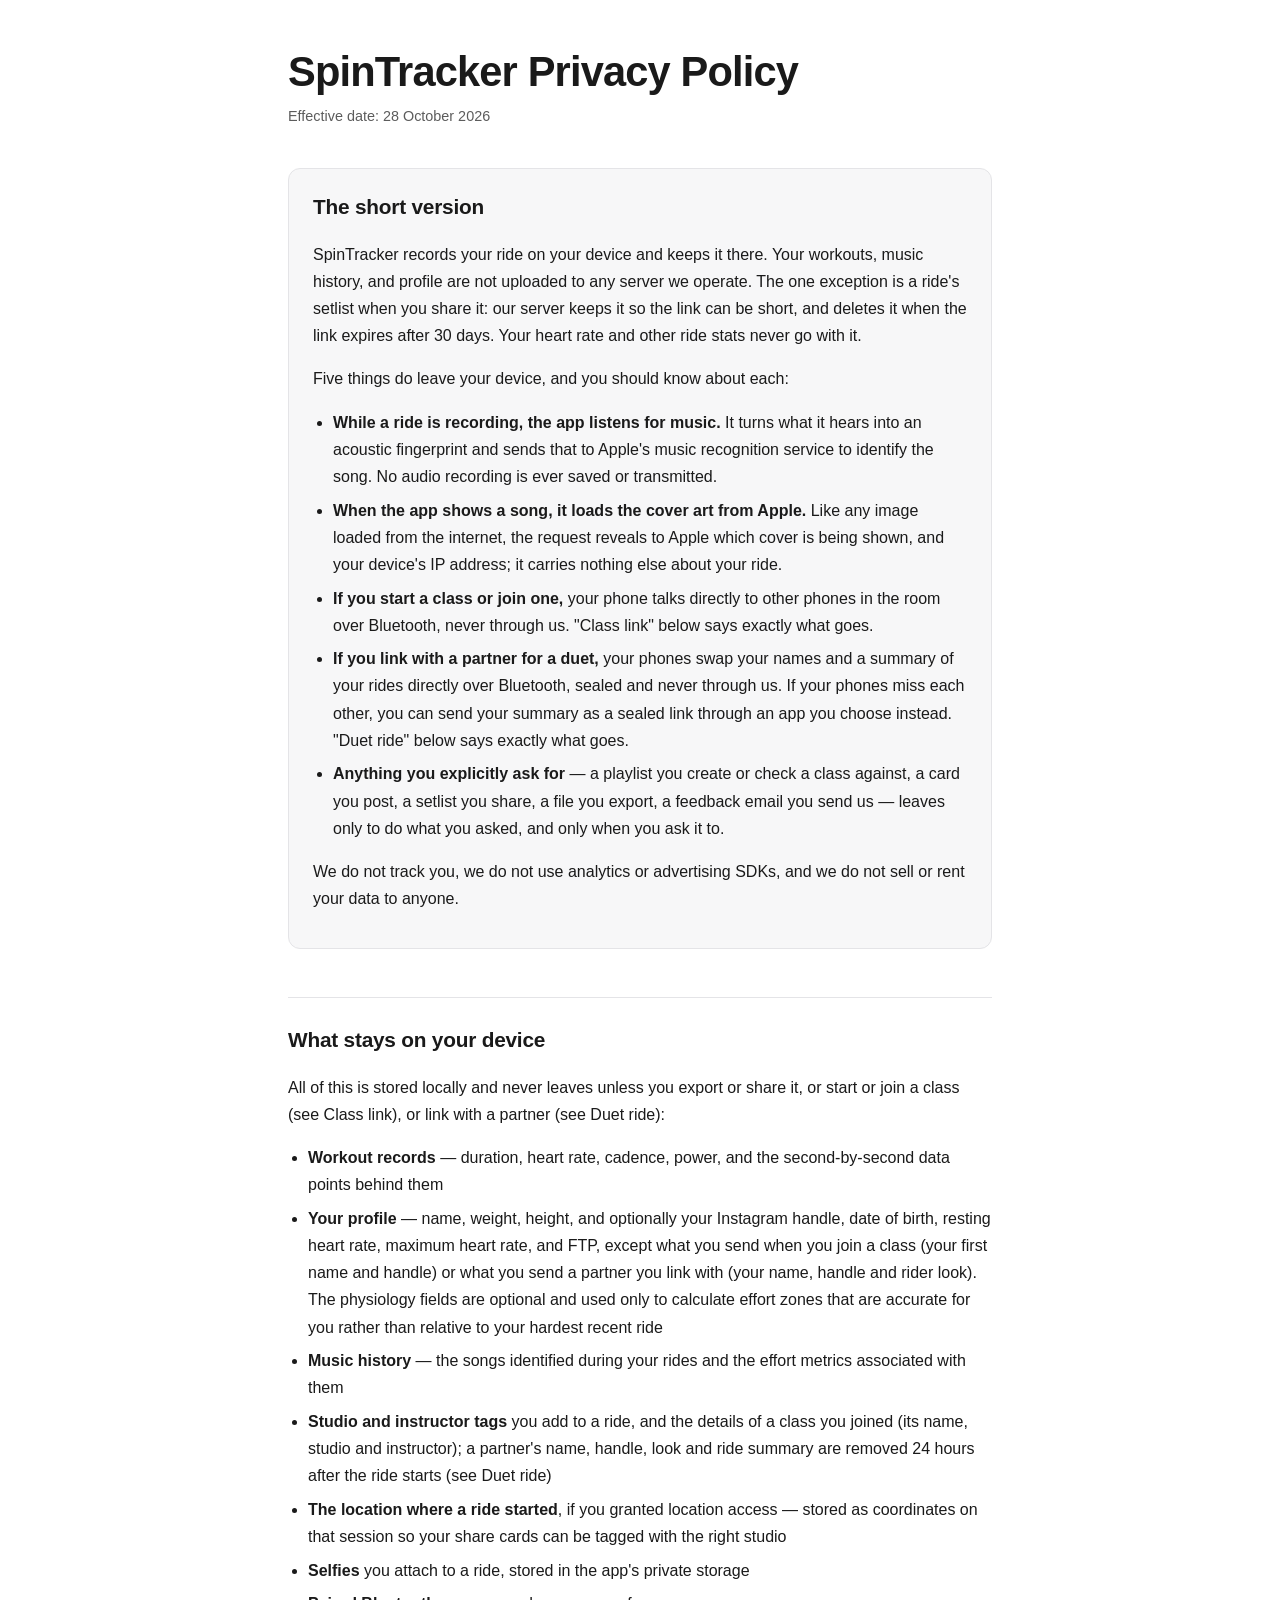
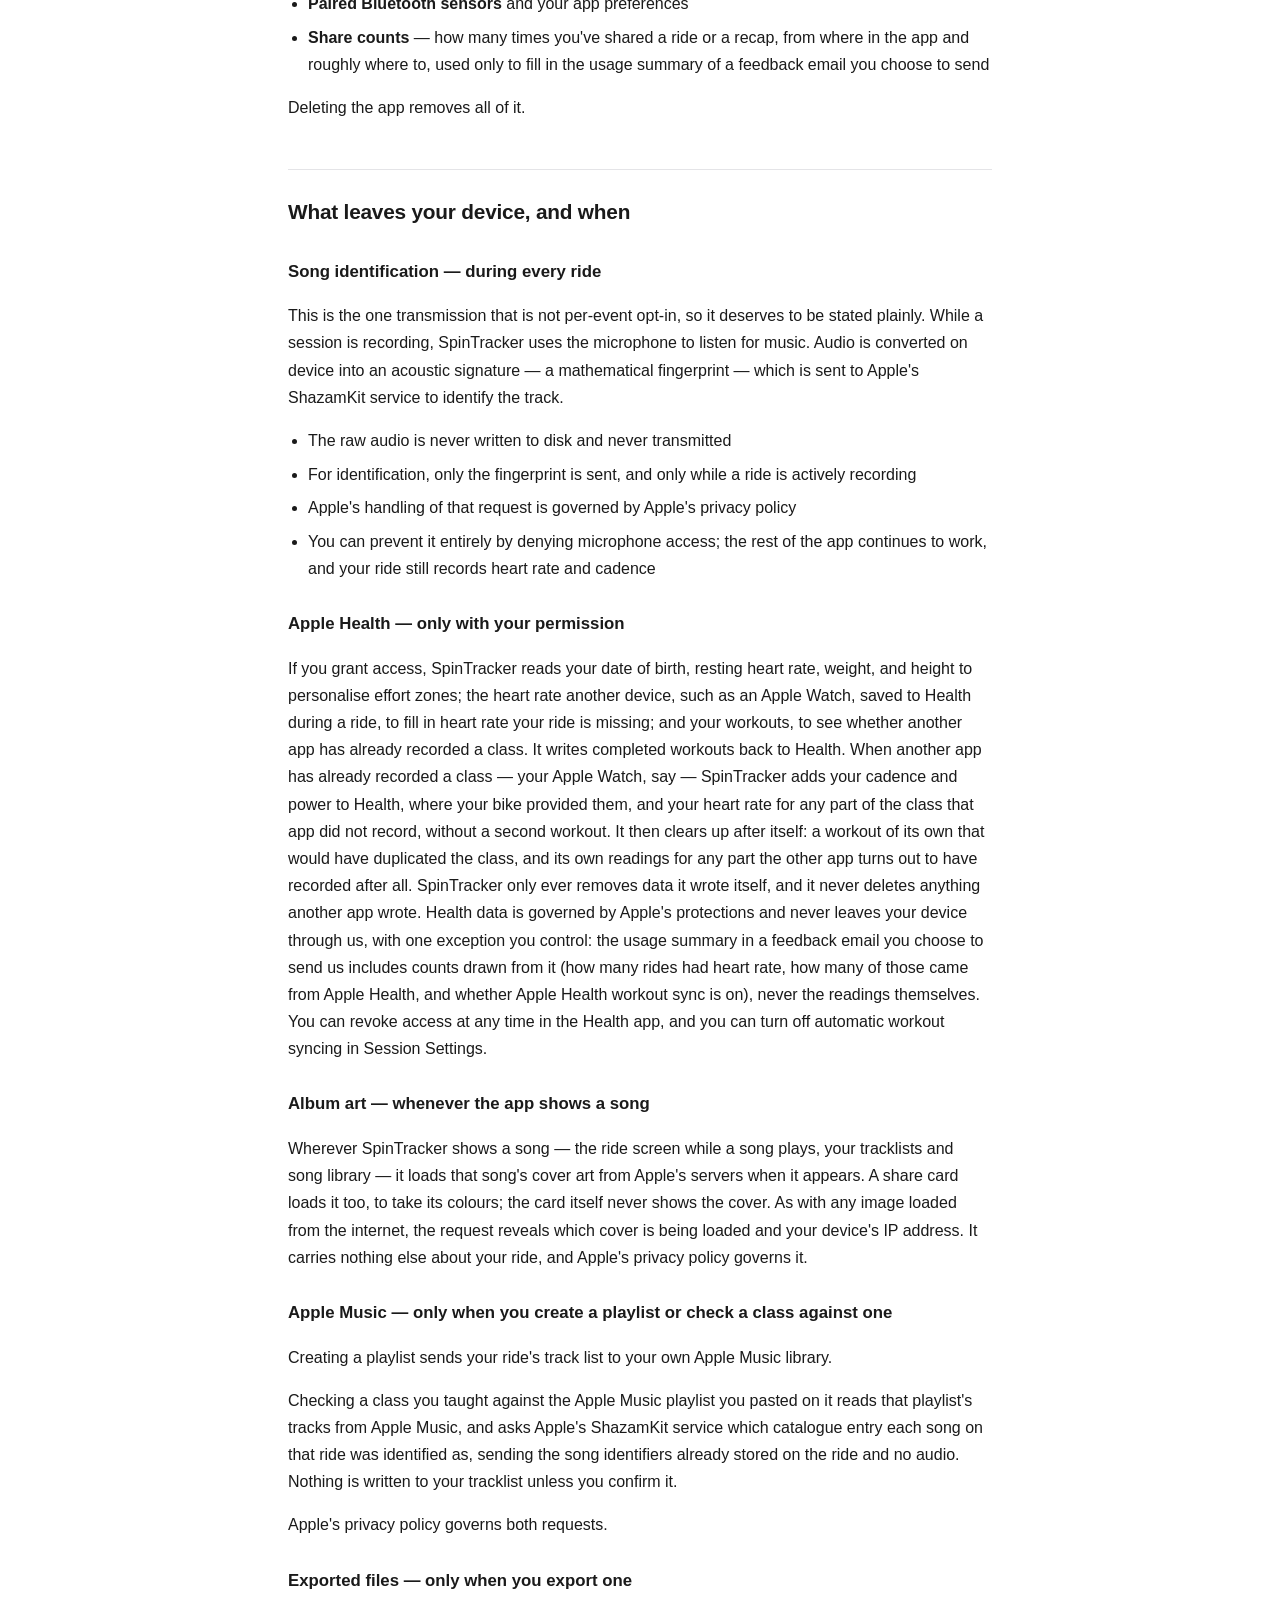
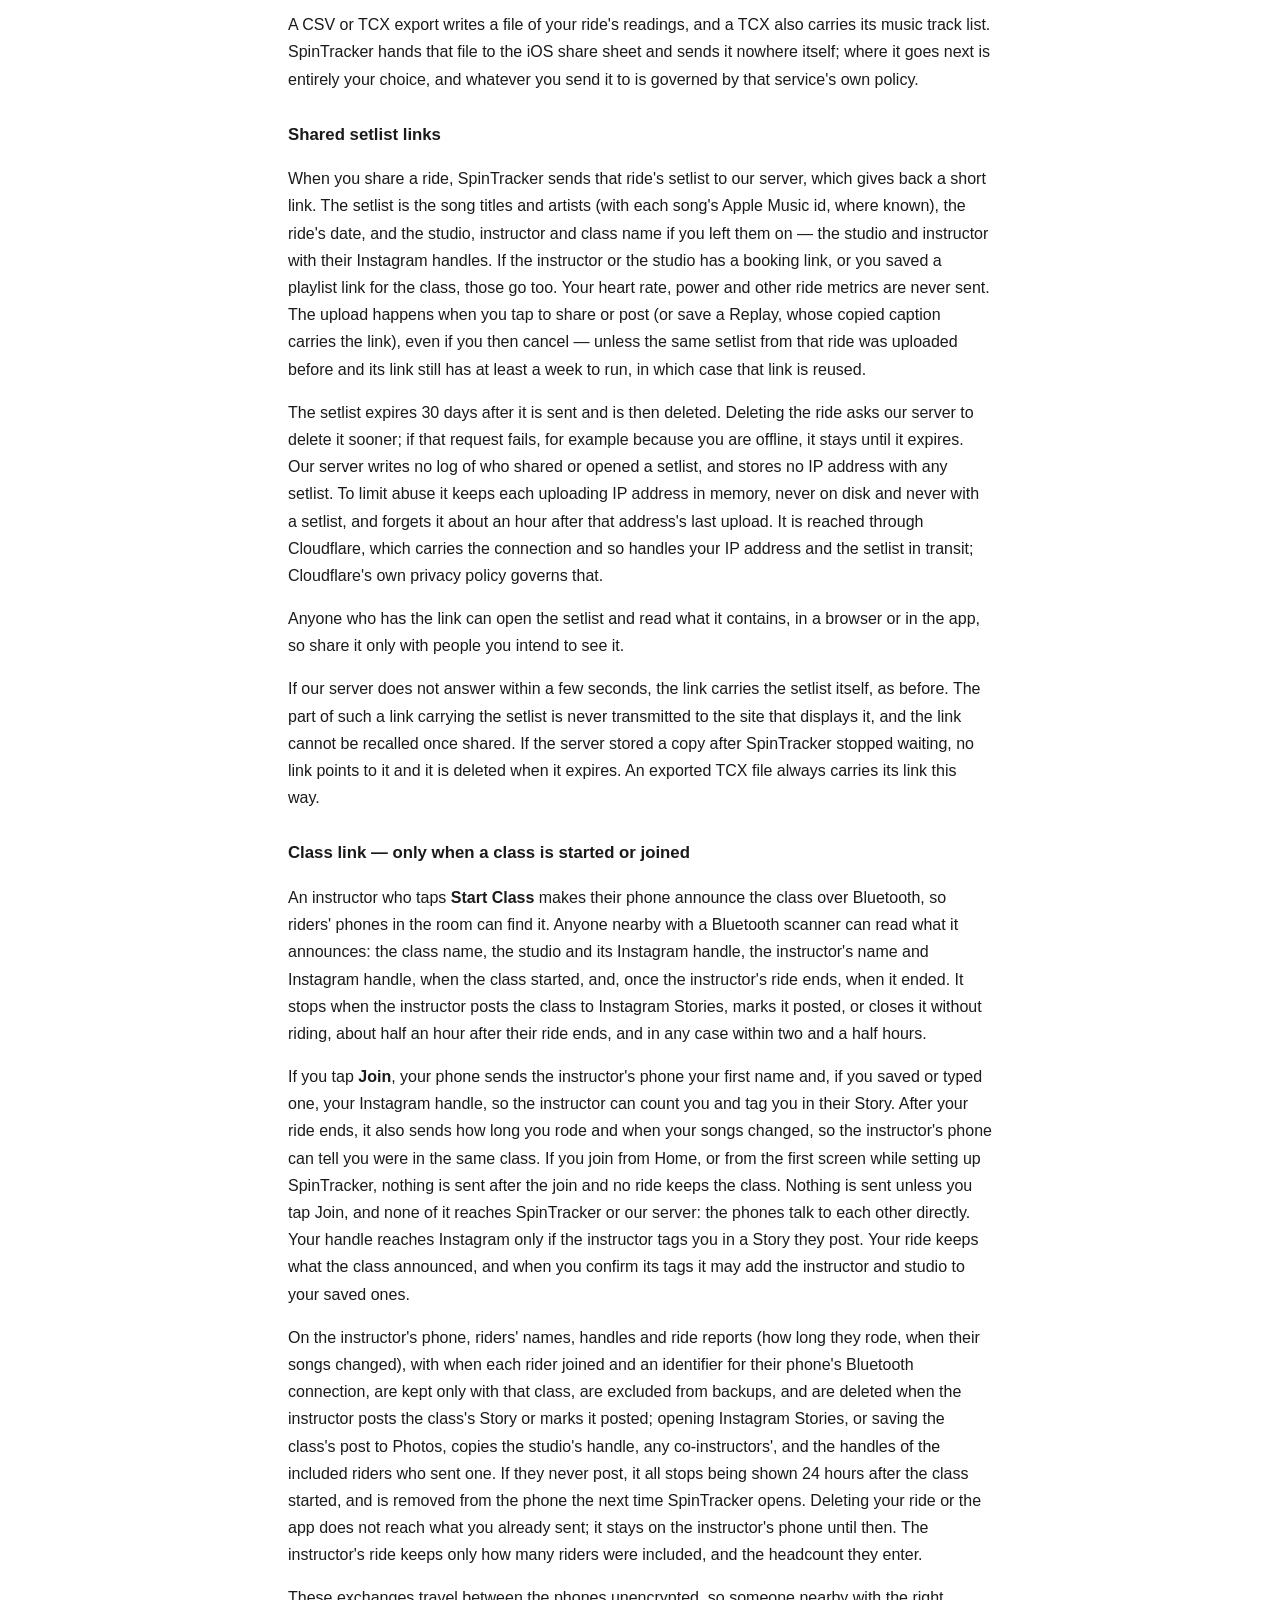
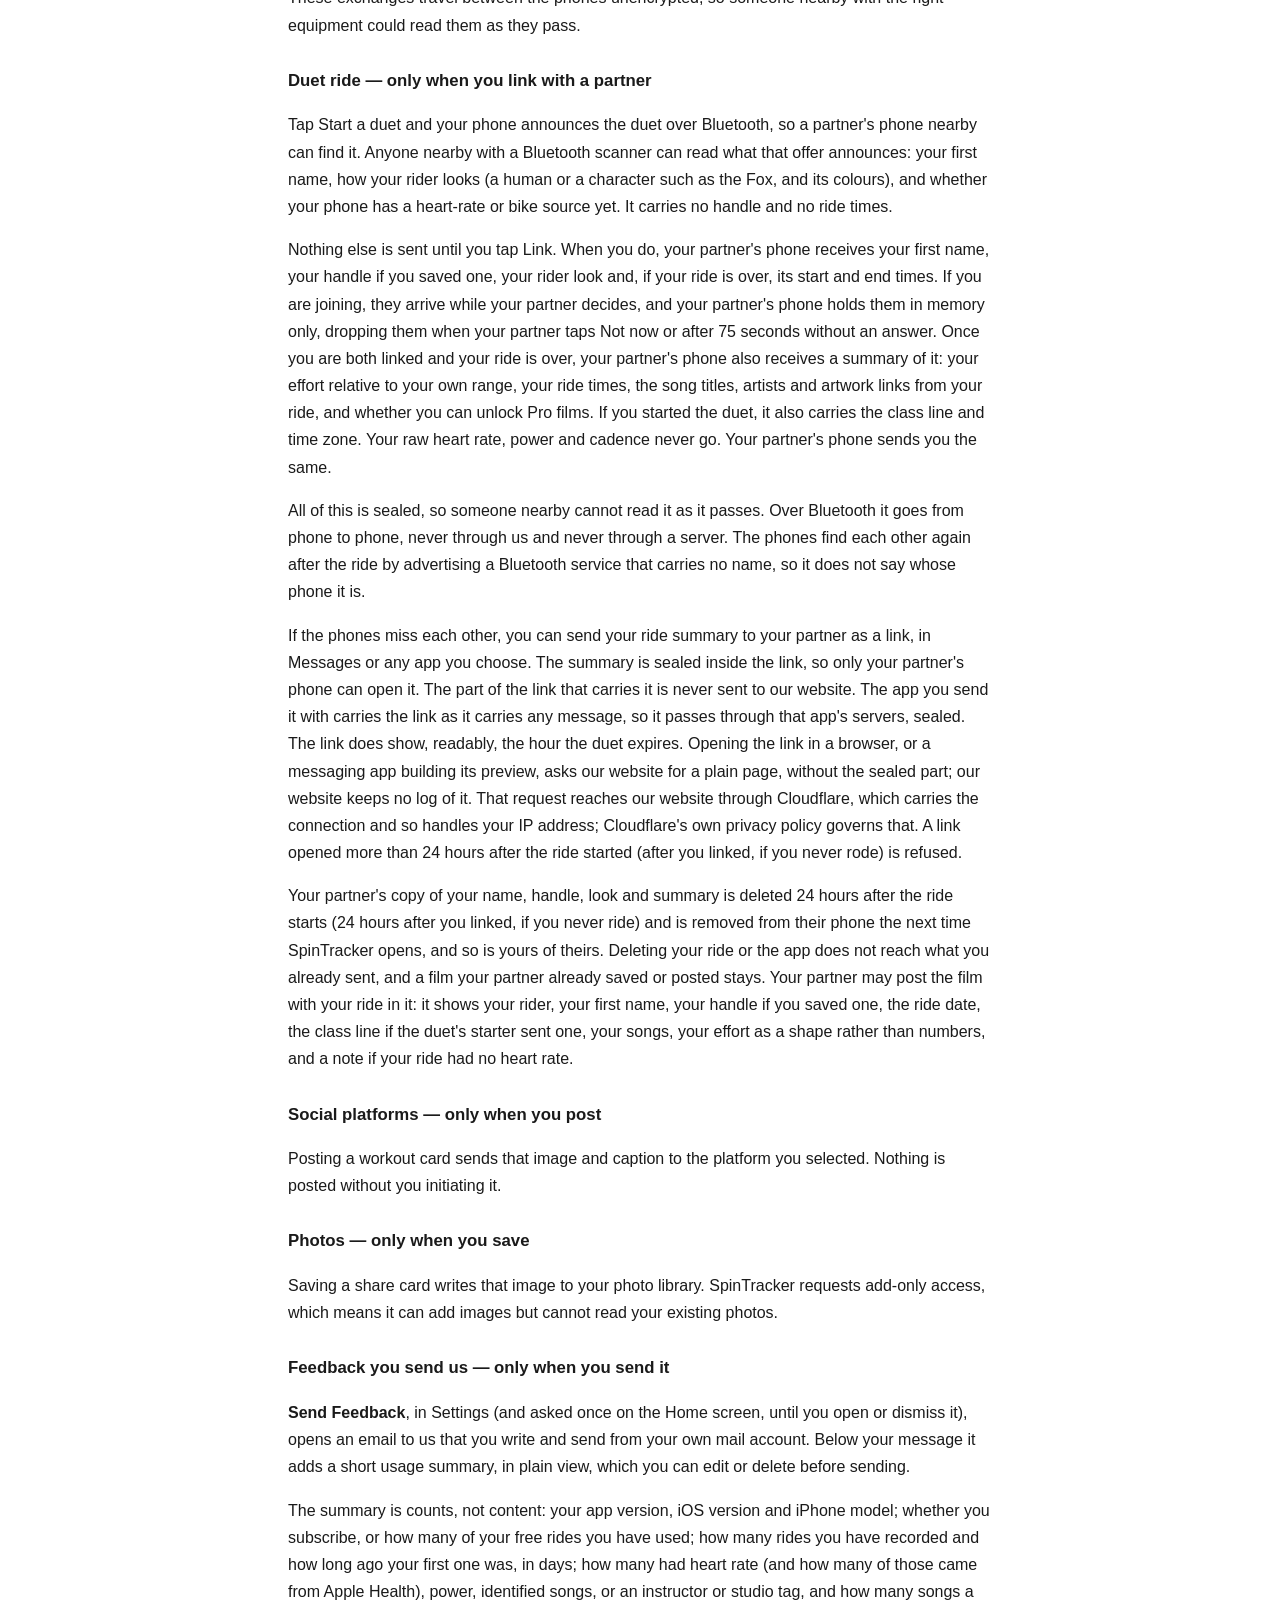
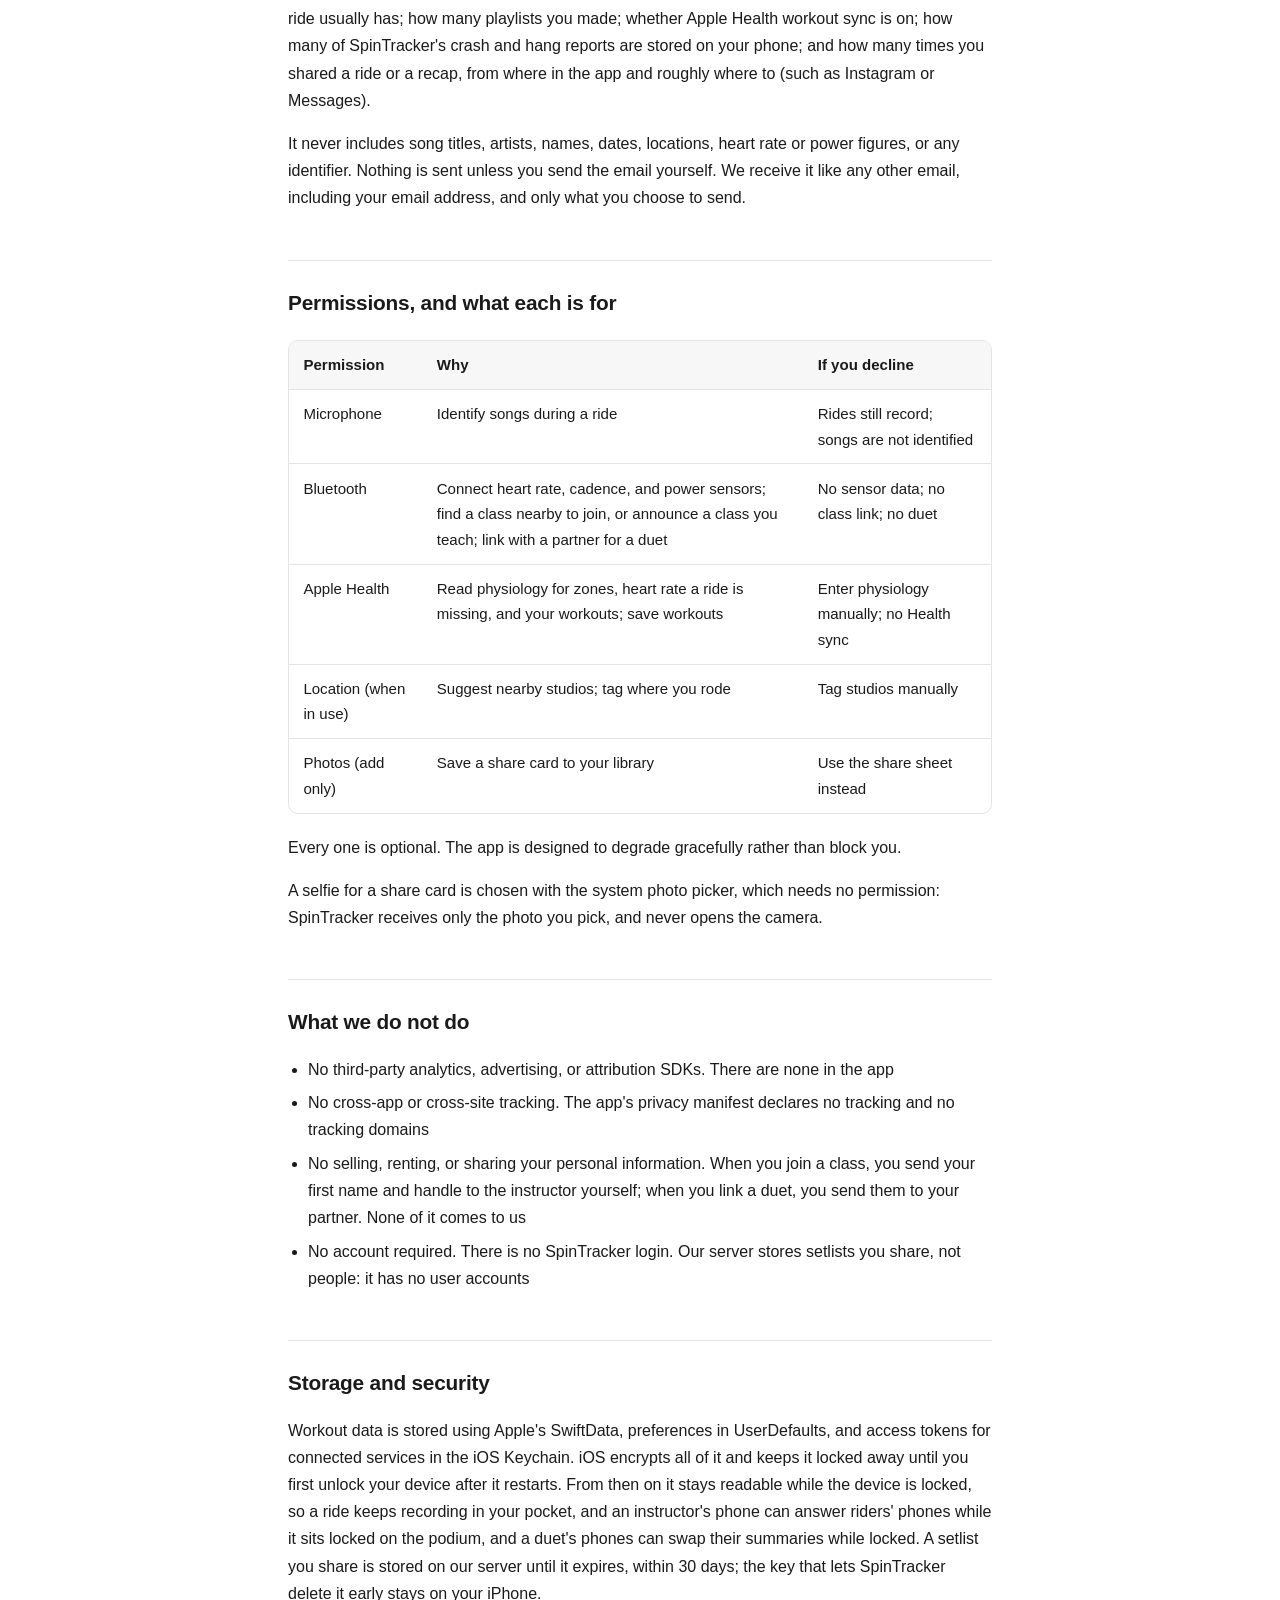
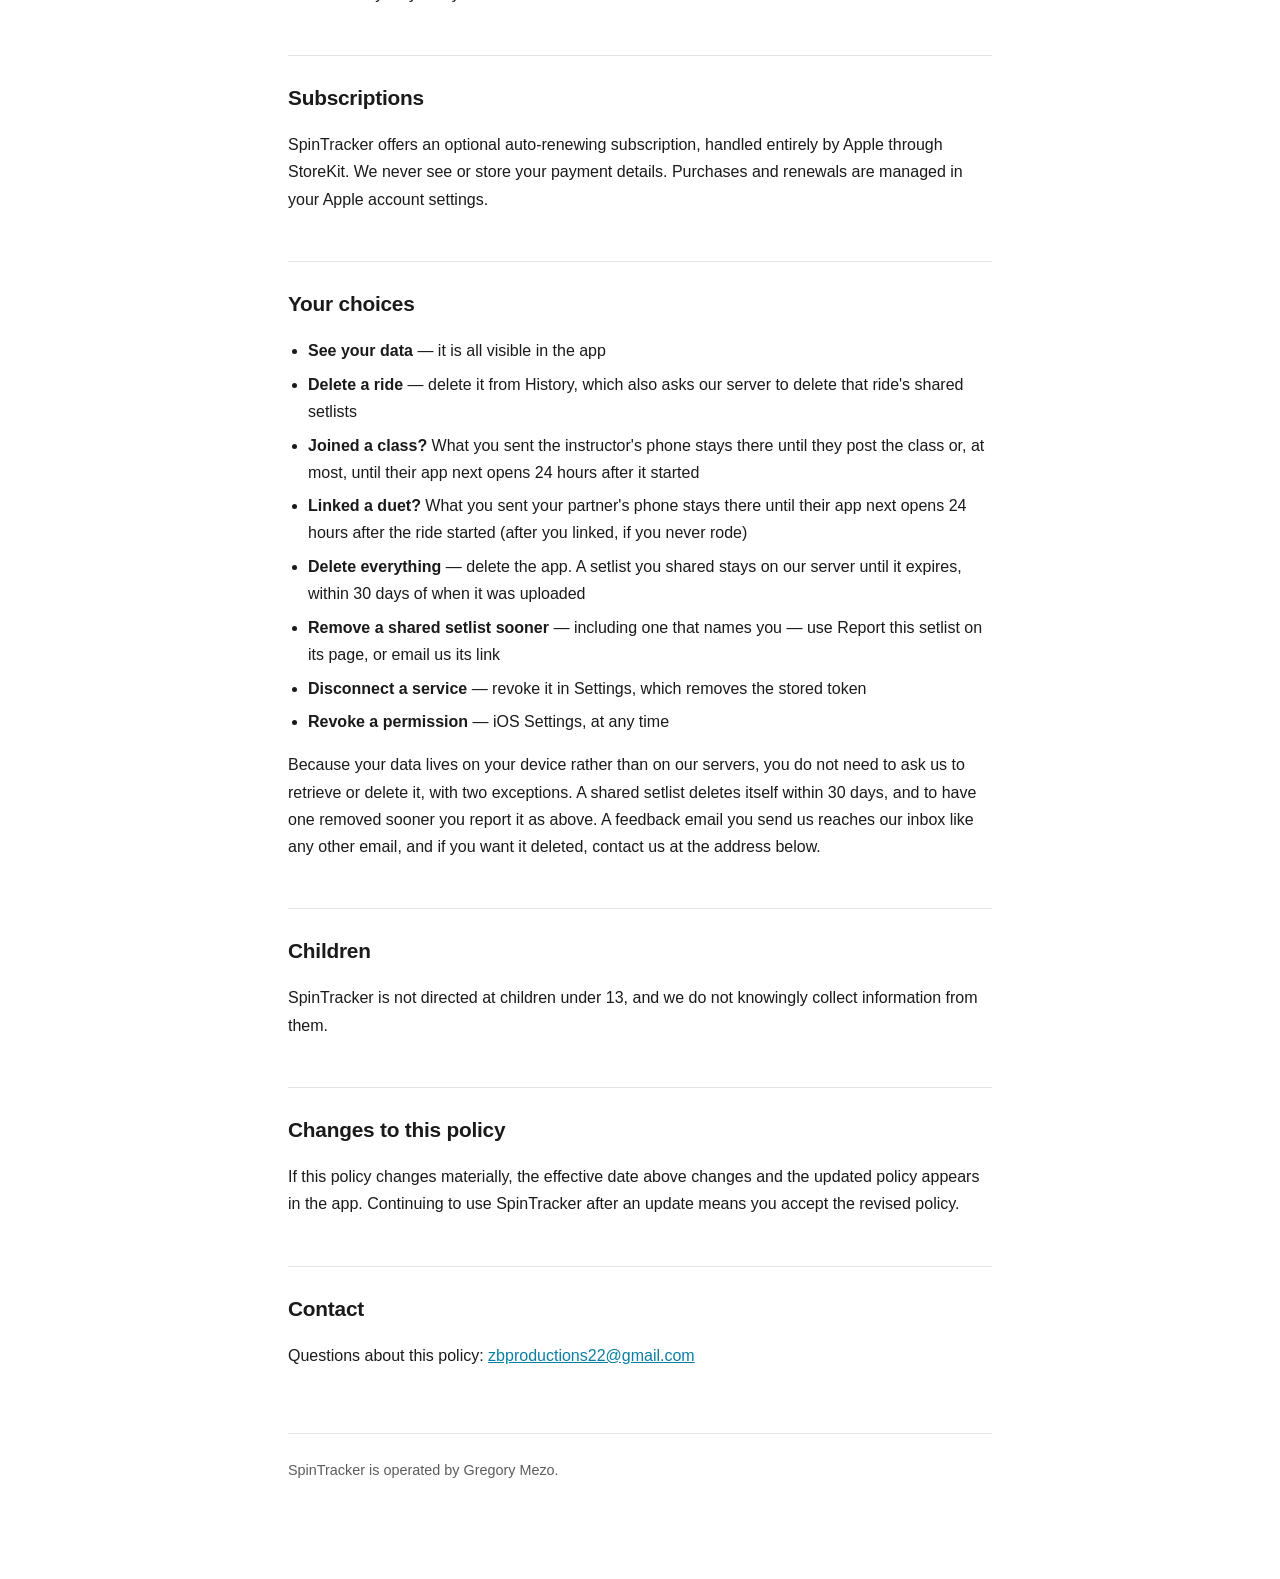
==== commit 8780baaf: "Regenerate the privacy policy: rider characters, share-card cover art, joining during setup (effecti" ====
--- a/privacy-policy.html
+++ b/privacy-policy.html
@@ -69,7 +69,7 @@
 <p>On the instructor's phone, riders' names, handles and ride reports (how long they rode, when their songs changed), with when each rider joined and an identifier for their phone's Bluetooth connection, are kept only with that class, are excluded from backups, and are deleted when the instructor posts the class's Story or marks it posted; opening Instagram Stories, or saving the class's post to Photos, copies the studio's handle, any co-instructors', and the handles of the included riders who sent one. If they never post, it all stops being shown 24 hours after the class started, and is removed from the phone the next time SpinTracker opens. Deleting your ride or the app does not reach what you already sent; it stays on the instructor's phone until then. The instructor's ride keeps only how many riders were included, and the headcount they enter.</p>
 <p>These exchanges travel between the phones unencrypted, so someone nearby with the right equipment could read them as they pass.</p>
 <h3>Duet ride — only when you link with a partner</h3>
-<p>Tap Start a duet and your phone announces the duet over Bluetooth, so a partner's phone nearby can find it. Anyone nearby with a Bluetooth scanner can read what that offer announces: your first name, how your rider looks, and whether your phone has a heart-rate or bike source yet. It carries no handle and no ride times.</p>
+<p>Tap Start a duet and your phone announces the duet over Bluetooth, so a partner's phone nearby can find it. Anyone nearby with a Bluetooth scanner can read what that offer announces: your first name, how your rider looks (a human or a character such as the Fox, and its colours), and whether your phone has a heart-rate or bike source yet. It carries no handle and no ride times.</p>
 <p>Nothing else is sent until you tap Link. When you do, your partner's phone receives your first name, your handle if you saved one, your rider look and, if your ride is over, its start and end times. If you are joining, they arrive while your partner decides, and your partner's phone holds them in memory only, dropping them when your partner taps Not now or after 75 seconds without an answer. Once you are both linked and your ride is over, your partner's phone also receives a summary of it: your effort relative to your own range, your ride times, the song titles, artists and artwork links from your ride, and whether you can unlock Pro films. If you started the duet, it also carries the class line and time zone. Your raw heart rate, power and cadence never go. Your partner's phone sends you the same.</p>
 <p>All of this is sealed, so someone nearby cannot read it as it passes. Over Bluetooth it goes from phone to phone, never through us and never through a server. The phones find each other again after the ride by advertising a Bluetooth service that carries no name, so it does not say whose phone it is.</p>
 <p>If the phones miss each other, you can send your ride summary to your partner as a link, in Messages or any app you choose. The summary is sealed inside the link, so only your partner's phone can open it. The part of the link that carries it is never sent to our website. The app you send it with carries the link as it carries any message, so it passes through that app's servers, sealed. The link does show, readably, the hour the duet expires. Opening the link in a browser, or a messaging app building its preview, asks our website for a plain page, without the sealed part; our website keeps no log of it. That request reaches our website through Cloudflare, which carries the connection and so handles your IP address; Cloudflare's own privacy policy governs that. A link opened more than 24 hours after the ride started (after you linked, if you never rode) is refused.</p>
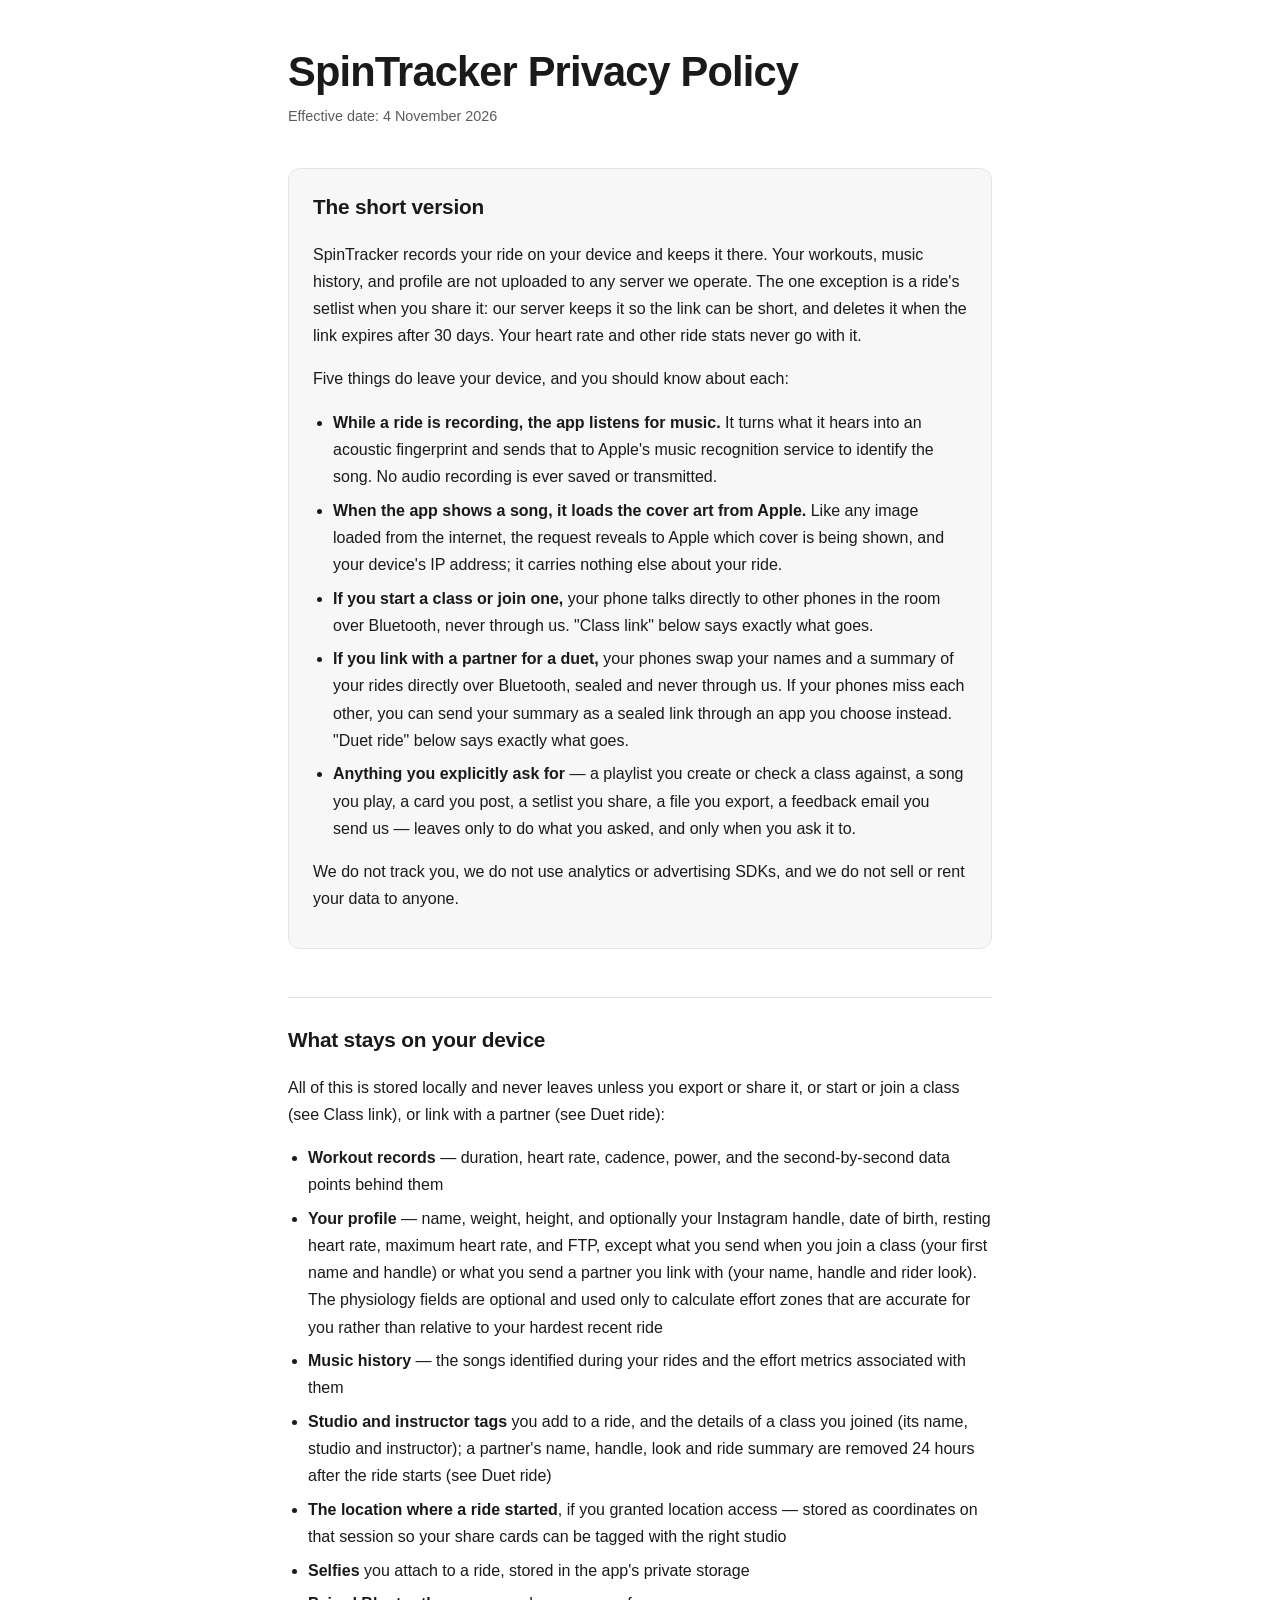
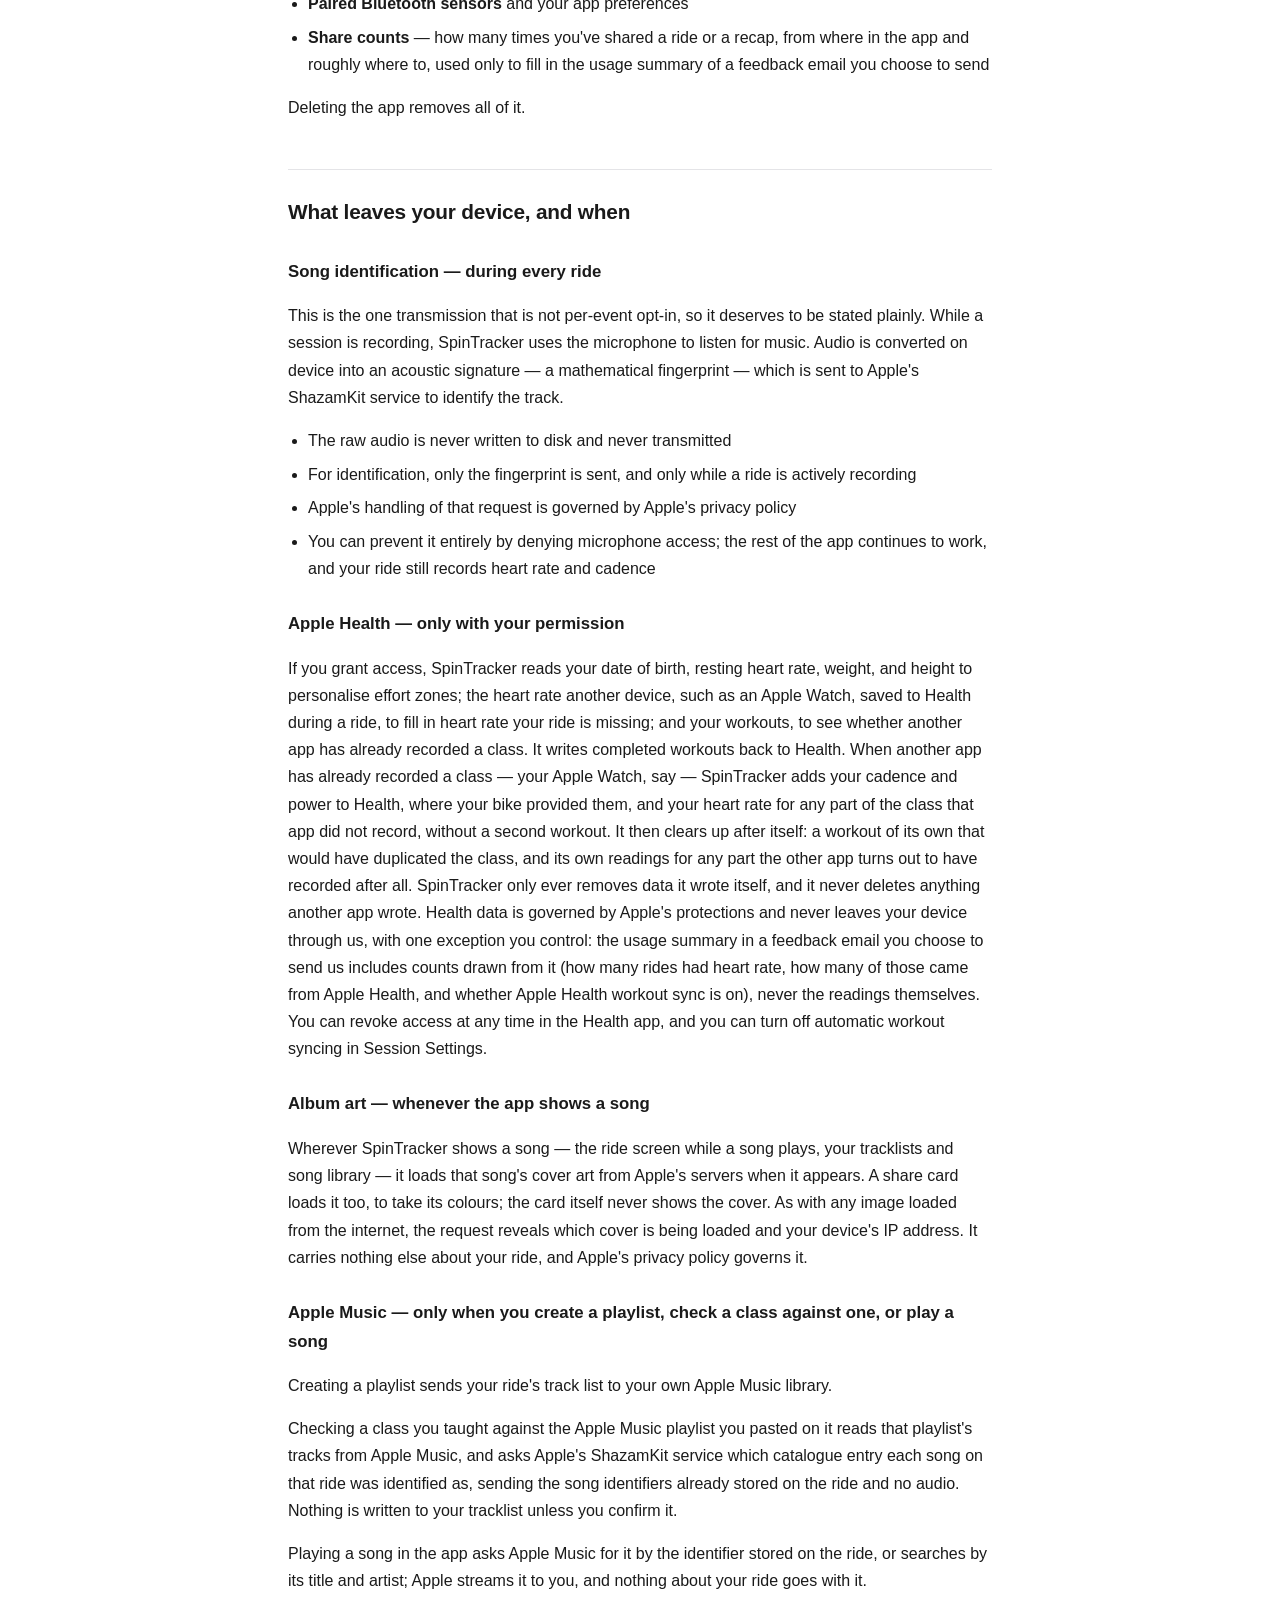
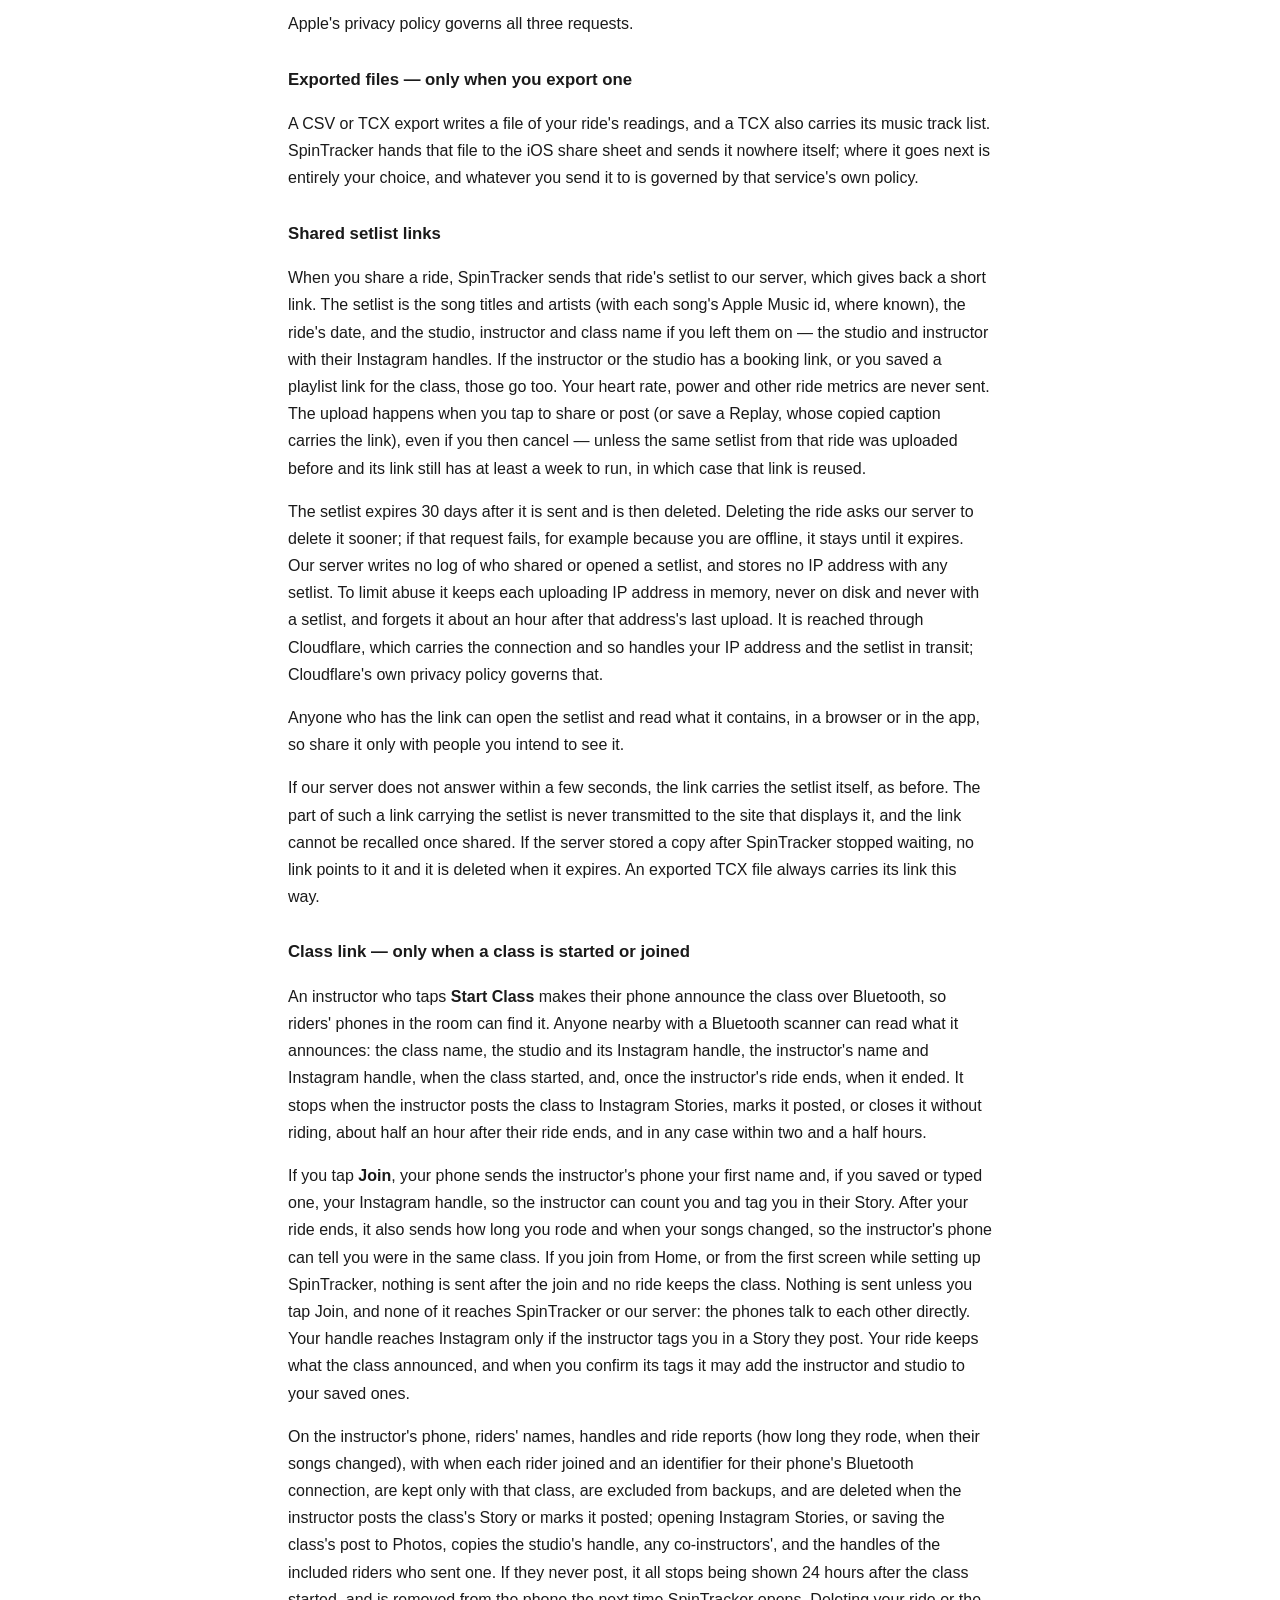
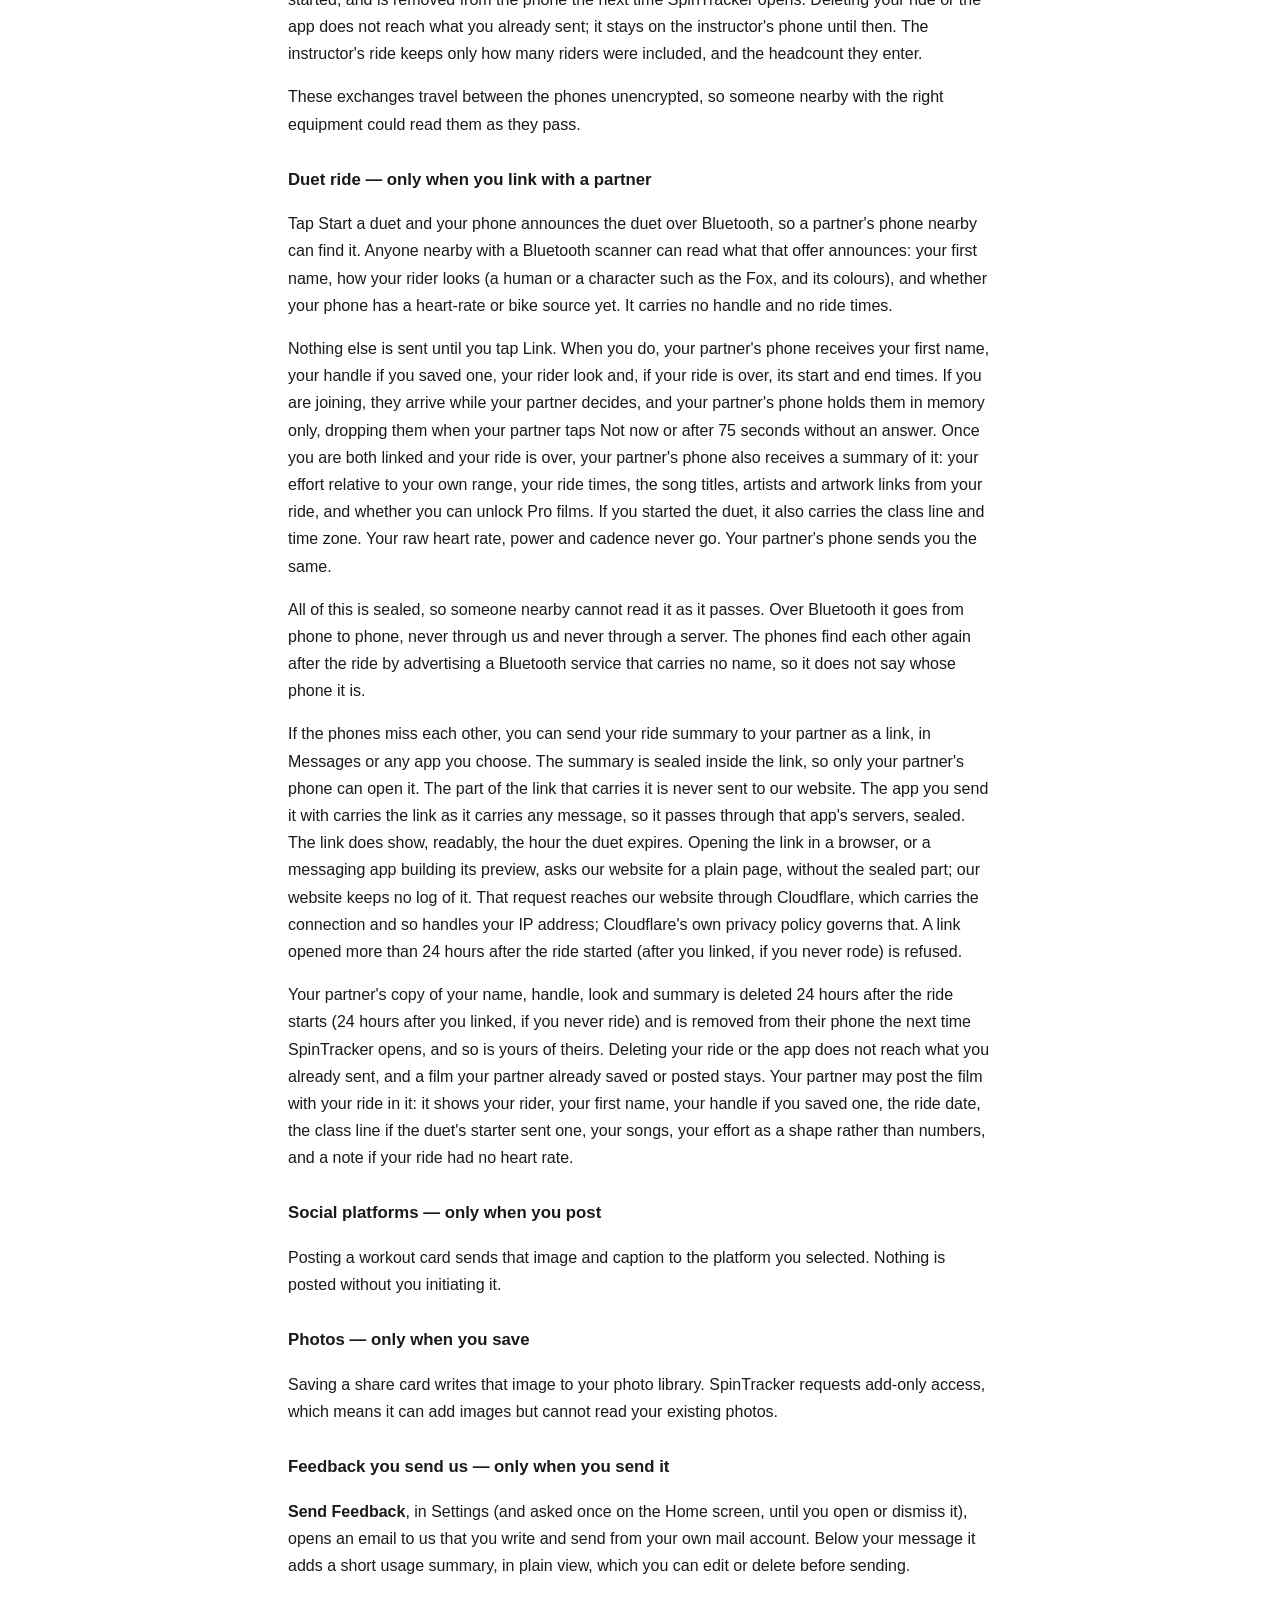
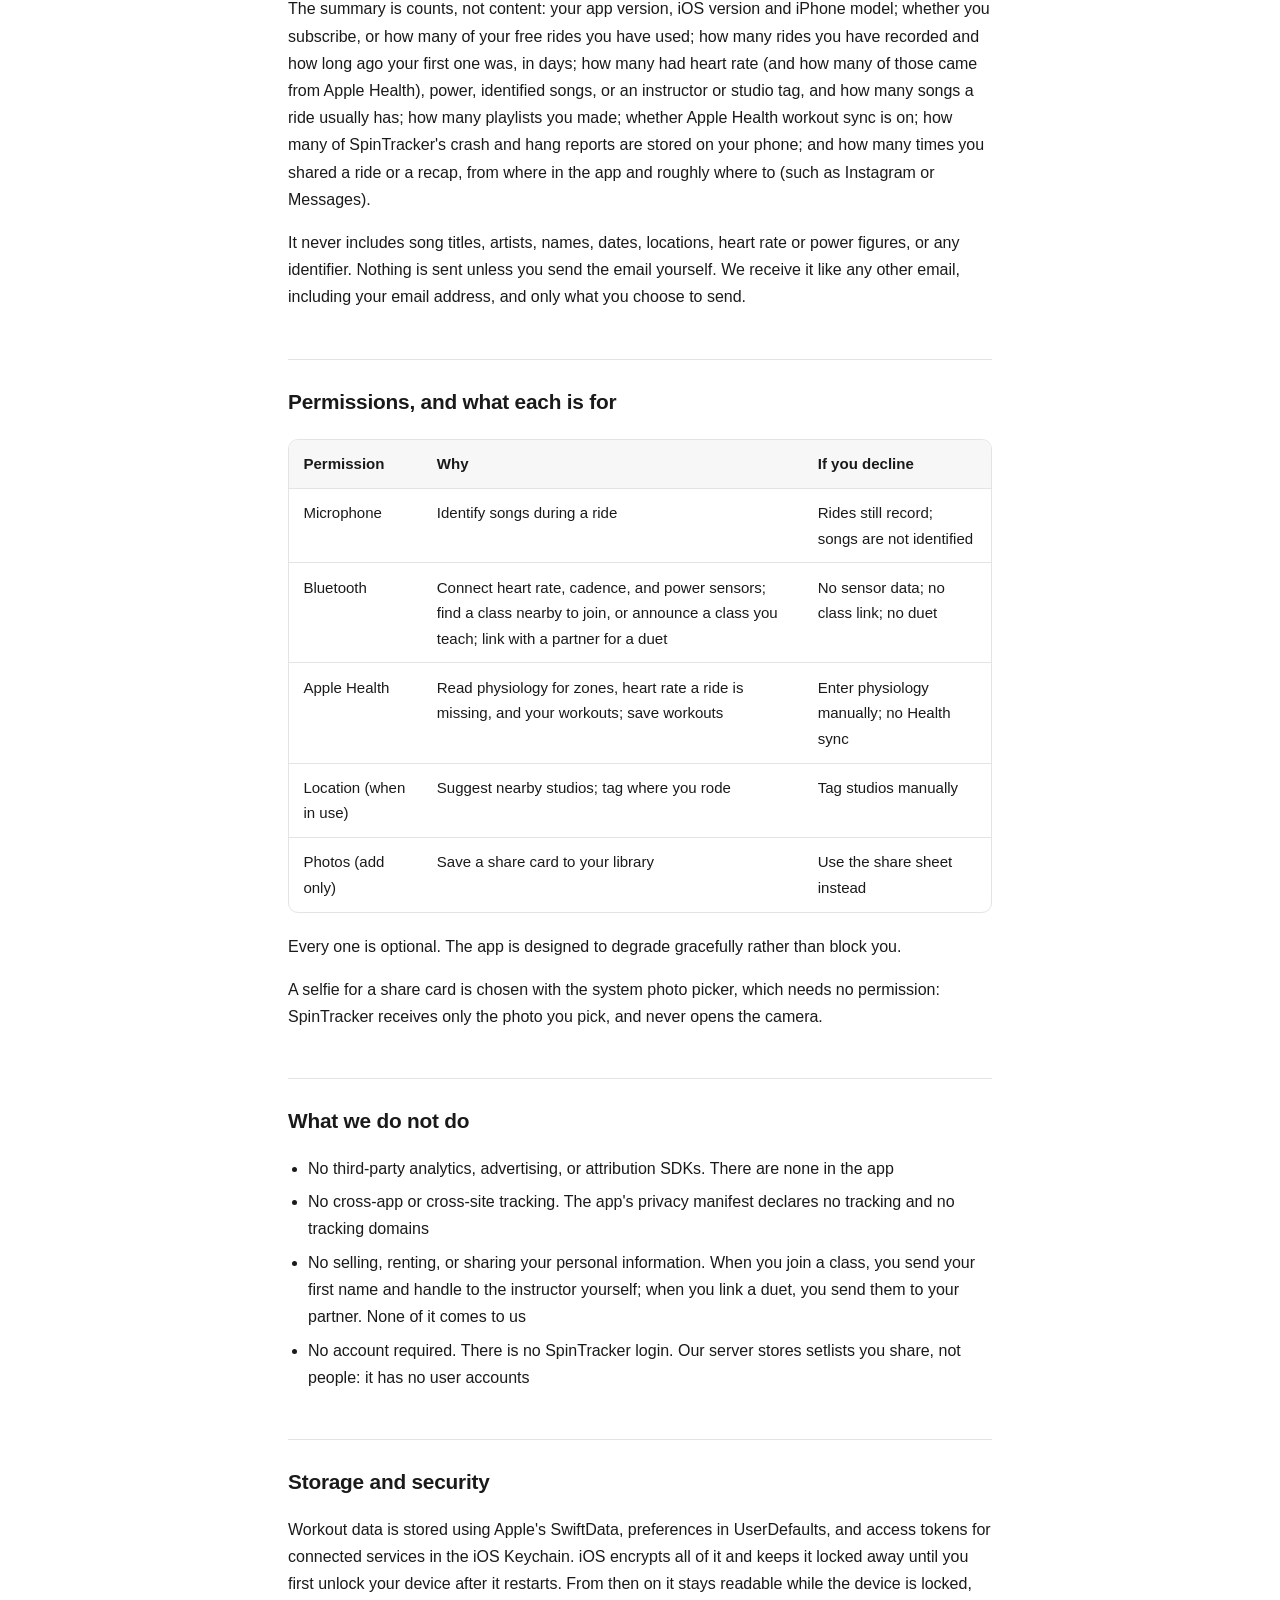
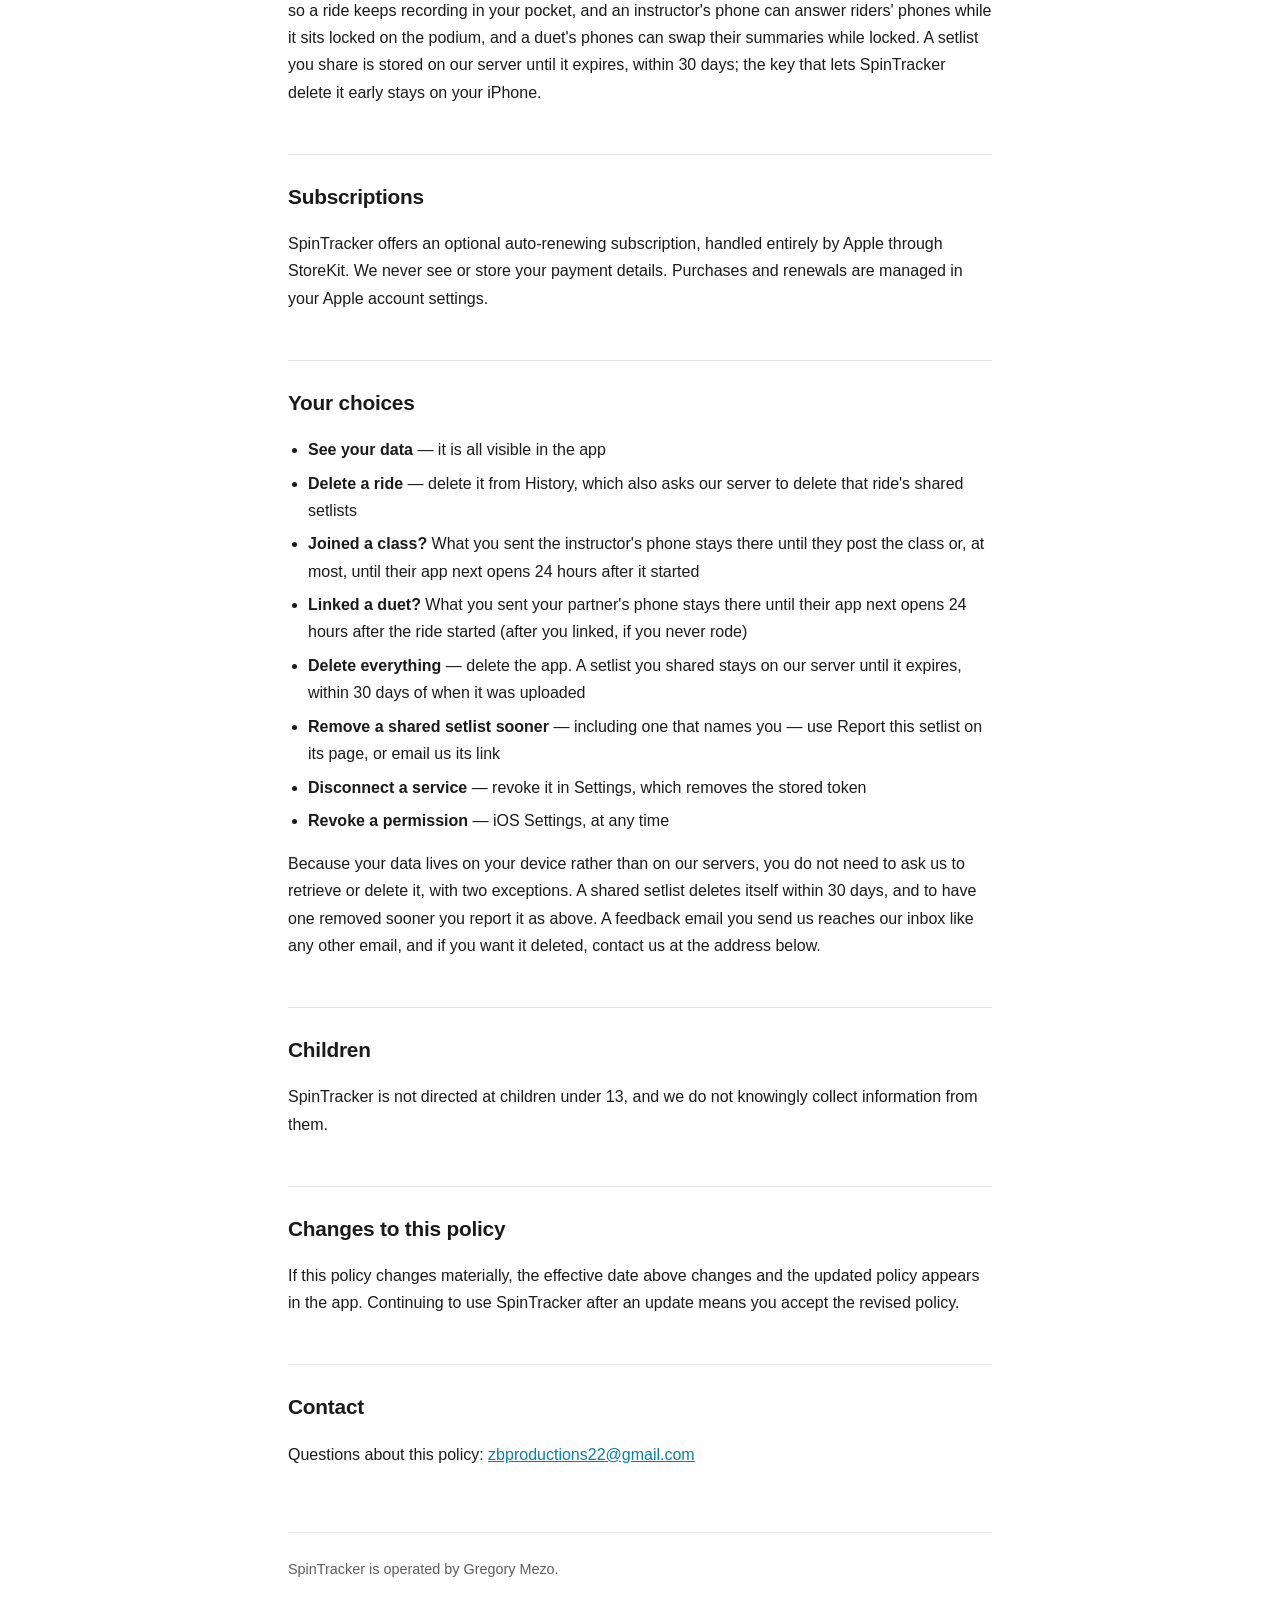
==== commit d67ebfc2: "Regenerate the privacy policy: in-app Apple Music playback (effective 4 November 2026) Rendered from" ====
--- a/privacy-policy.html
+++ b/privacy-policy.html
@@ -11,7 +11,7 @@
 <main>
 
 <h1>SpinTracker Privacy Policy</h1>
-<p class="effective">Effective date: 28 October 2026</p>
+<p class="effective">Effective date: 4 November 2026</p>
 <div class="lede">
 <h2>The short version</h2>
 <p>SpinTracker records your ride on your device and keeps it there. Your workouts, music history, and profile are not uploaded to any server we operate. The one exception is a ride's setlist when you share it: our server keeps it so the link can be short, and deletes it when the link expires after 30 days. Your heart rate and other ride stats never go with it.</p>
@@ -21,7 +21,7 @@
 <li><strong>When the app shows a song, it loads the cover art from Apple.</strong> Like any image loaded from the internet, the request reveals to Apple which cover is being shown, and your device's IP address; it carries nothing else about your ride.</li>
 <li><strong>If you start a class or join one,</strong> your phone talks directly to other phones in the room over Bluetooth, never through us. "Class link" below says exactly what goes.</li>
 <li><strong>If you link with a partner for a duet,</strong> your phones swap your names and a summary of your rides directly over Bluetooth, sealed and never through us. If your phones miss each other, you can send your summary as a sealed link through an app you choose instead. "Duet ride" below says exactly what goes.</li>
-<li><strong>Anything you explicitly ask for</strong> — a playlist you create or check a class against, a card you post, a setlist you share, a file you export, a feedback email you send us — leaves only to do what you asked, and only when you ask it to.</li>
+<li><strong>Anything you explicitly ask for</strong> — a playlist you create or check a class against, a song you play, a card you post, a setlist you share, a file you export, a feedback email you send us — leaves only to do what you asked, and only when you ask it to.</li>
 </ul>
 <p>We do not track you, we do not use analytics or advertising SDKs, and we do not sell or rent your data to anyone.</p>
 </div>
@@ -52,10 +52,11 @@
 <p>If you grant access, SpinTracker reads your date of birth, resting heart rate, weight, and height to personalise effort zones; the heart rate another device, such as an Apple Watch, saved to Health during a ride, to fill in heart rate your ride is missing; and your workouts, to see whether another app has already recorded a class. It writes completed workouts back to Health. When another app has already recorded a class — your Apple Watch, say — SpinTracker adds your cadence and power to Health, where your bike provided them, and your heart rate for any part of the class that app did not record, without a second workout. It then clears up after itself: a workout of its own that would have duplicated the class, and its own readings for any part the other app turns out to have recorded after all. SpinTracker only ever removes data it wrote itself, and it never deletes anything another app wrote. Health data is governed by Apple's protections and never leaves your device through us, with one exception you control: the usage summary in a feedback email you choose to send us includes counts drawn from it (how many rides had heart rate, how many of those came from Apple Health, and whether Apple Health workout sync is on), never the readings themselves. You can revoke access at any time in the Health app, and you can turn off automatic workout syncing in Session Settings.</p>
 <h3>Album art — whenever the app shows a song</h3>
 <p>Wherever SpinTracker shows a song — the ride screen while a song plays, your tracklists and song library — it loads that song's cover art from Apple's servers when it appears. A share card loads it too, to take its colours; the card itself never shows the cover. As with any image loaded from the internet, the request reveals which cover is being loaded and your device's IP address. It carries nothing else about your ride, and Apple's privacy policy governs it.</p>
-<h3>Apple Music — only when you create a playlist or check a class against one</h3>
+<h3>Apple Music — only when you create a playlist, check a class against one, or play a song</h3>
 <p>Creating a playlist sends your ride's track list to your own Apple Music library.</p>
 <p>Checking a class you taught against the Apple Music playlist you pasted on it reads that playlist's tracks from Apple Music, and asks Apple's ShazamKit service which catalogue entry each song on that ride was identified as, sending the song identifiers already stored on the ride and no audio. Nothing is written to your tracklist unless you confirm it.</p>
-<p>Apple's privacy policy governs both requests.</p>
+<p>Playing a song in the app asks Apple Music for it by the identifier stored on the ride, or searches by its title and artist; Apple streams it to you, and nothing about your ride goes with it.</p>
+<p>Apple's privacy policy governs all three requests.</p>
 <h3>Exported files — only when you export one</h3>
 <p>A CSV or TCX export writes a file of your ride's readings, and a TCX also carries its music track list. SpinTracker hands that file to the iOS share sheet and sends it nowhere itself; where it goes next is entirely your choice, and whatever you send it to is governed by that service's own policy.</p>
 <h3>Shared setlist links</h3>
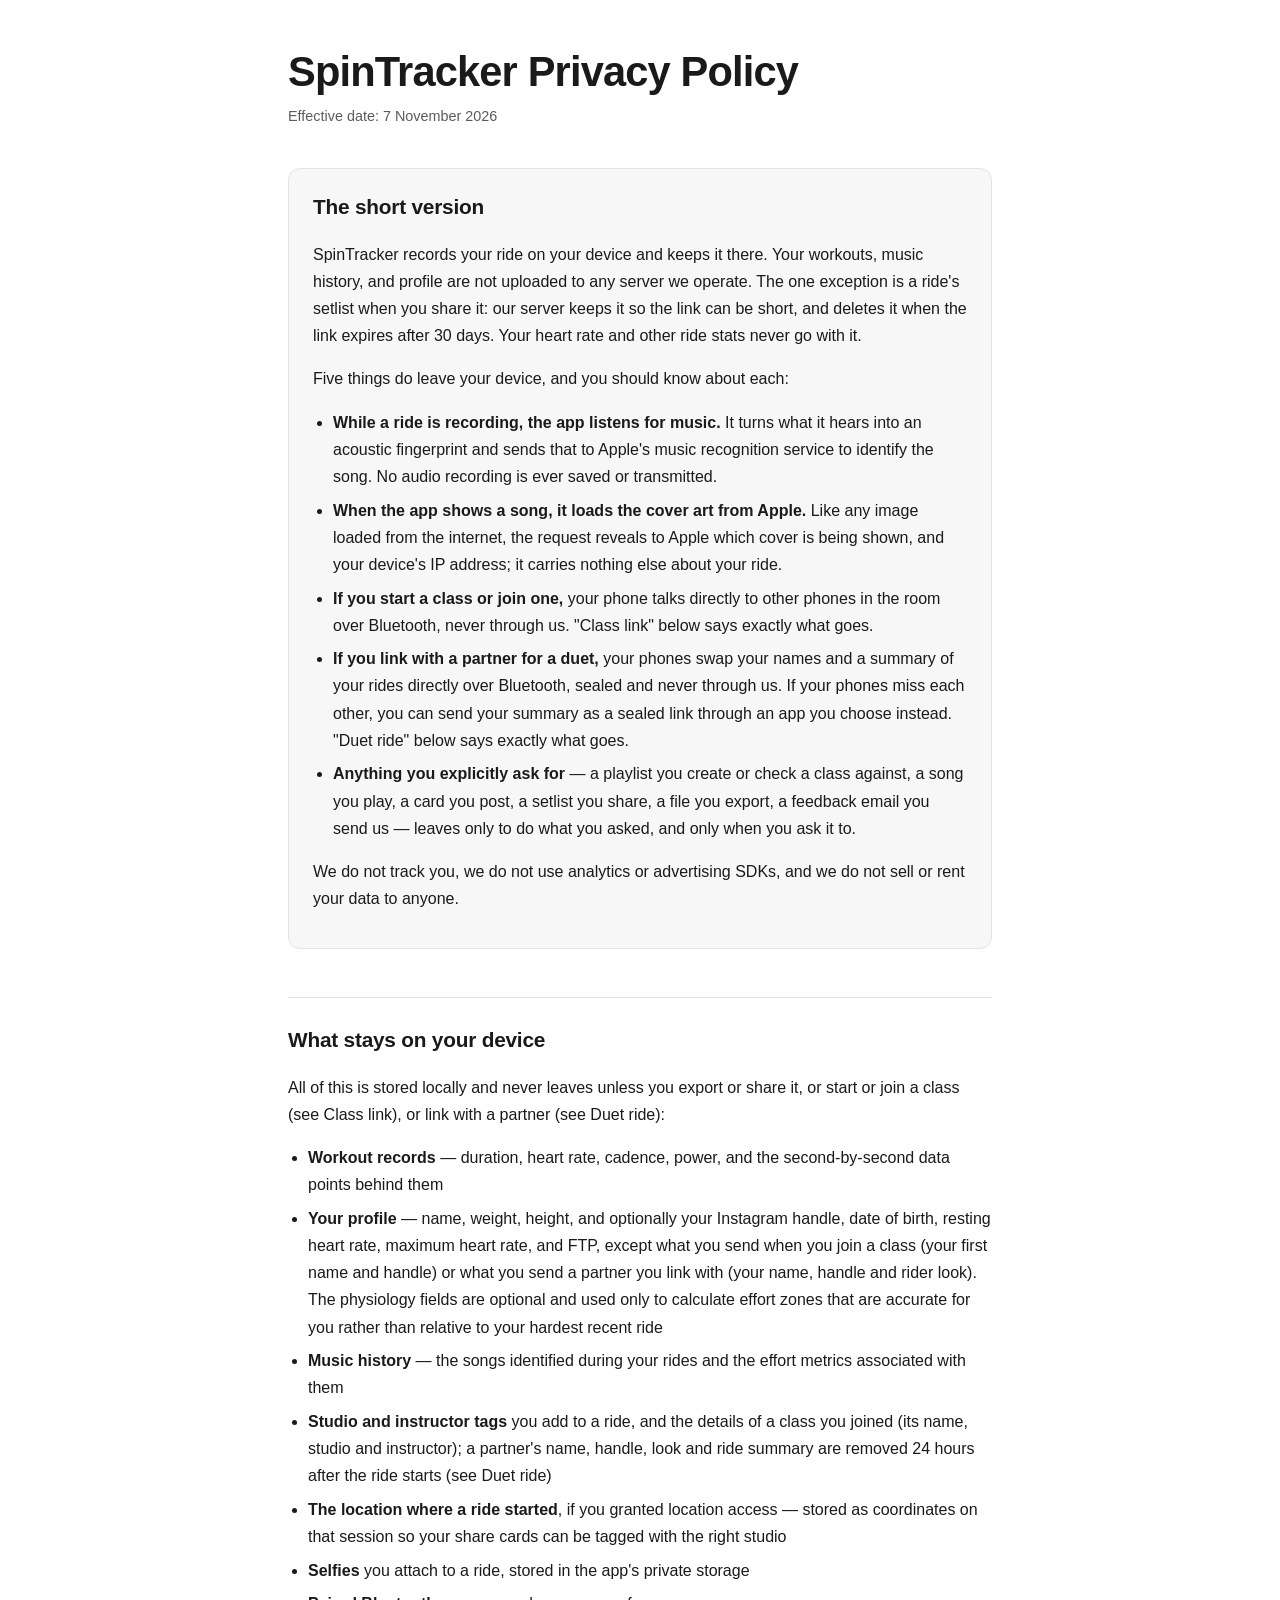
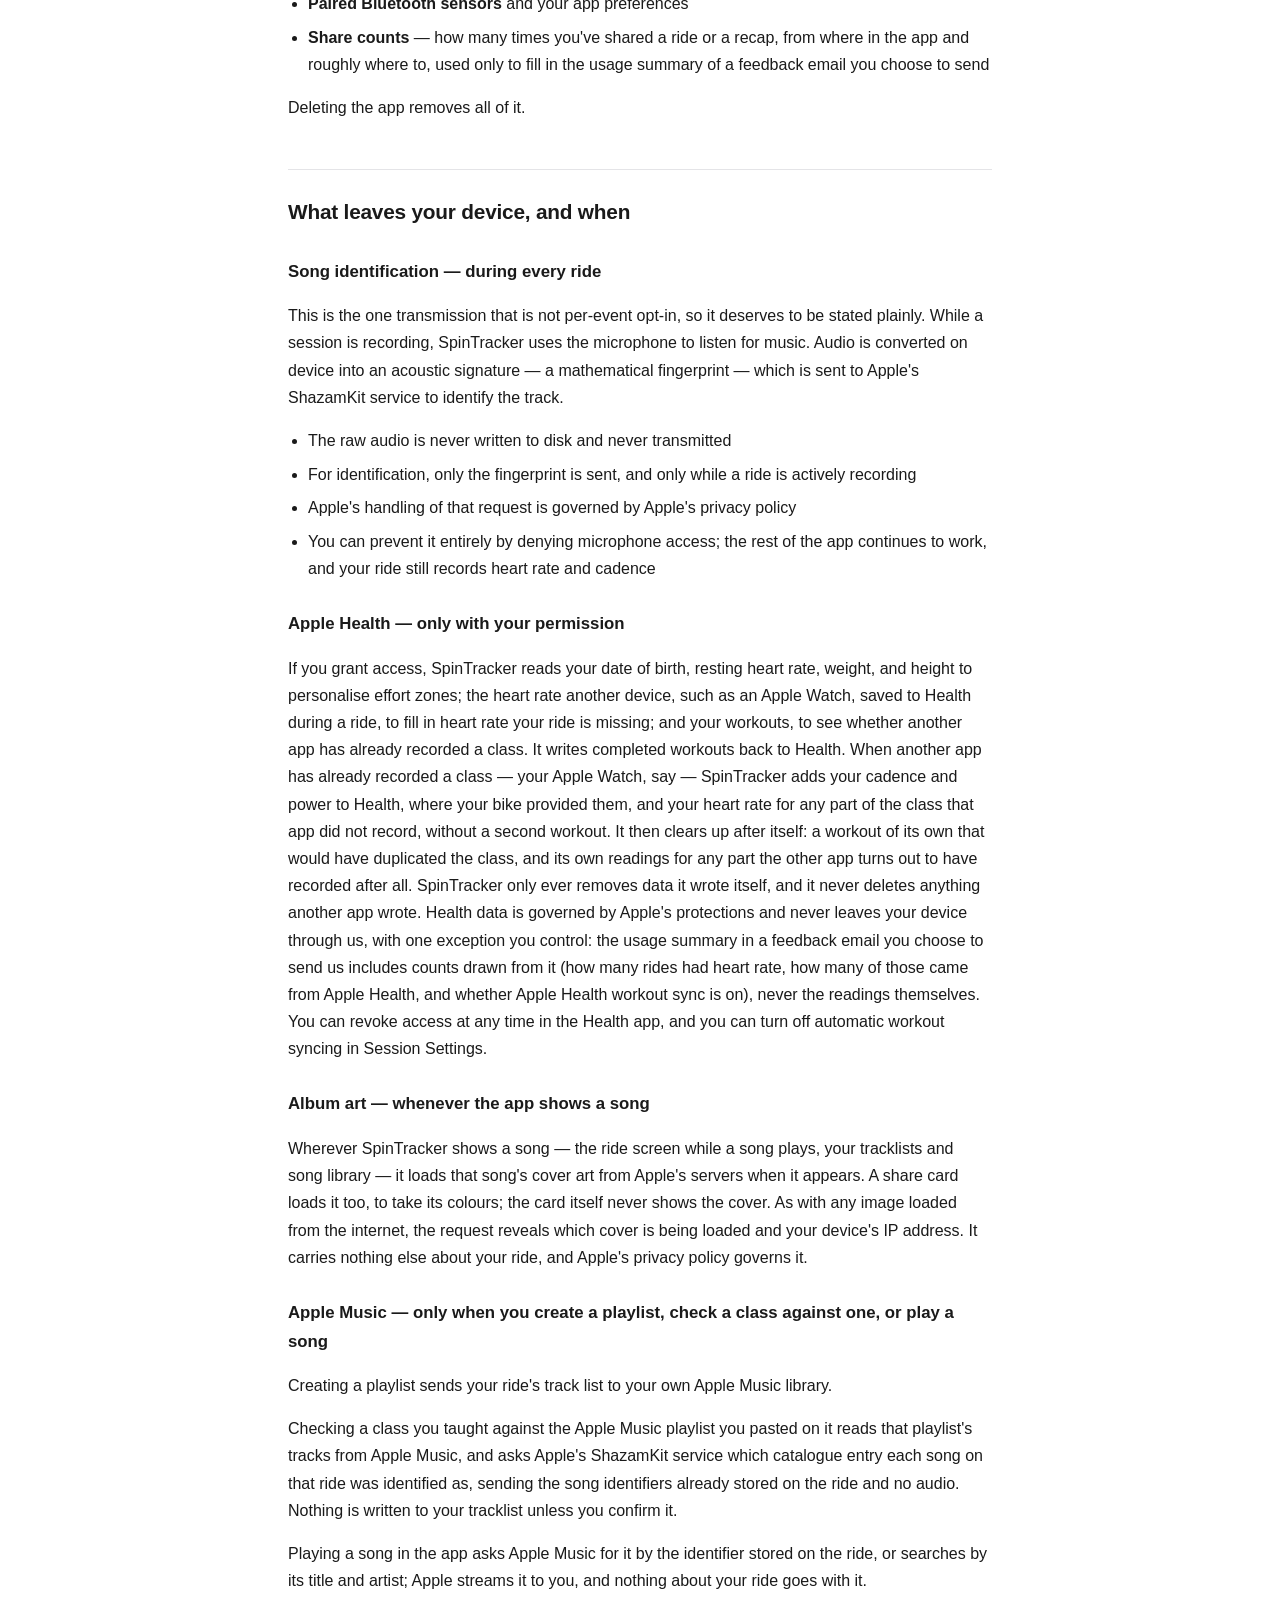
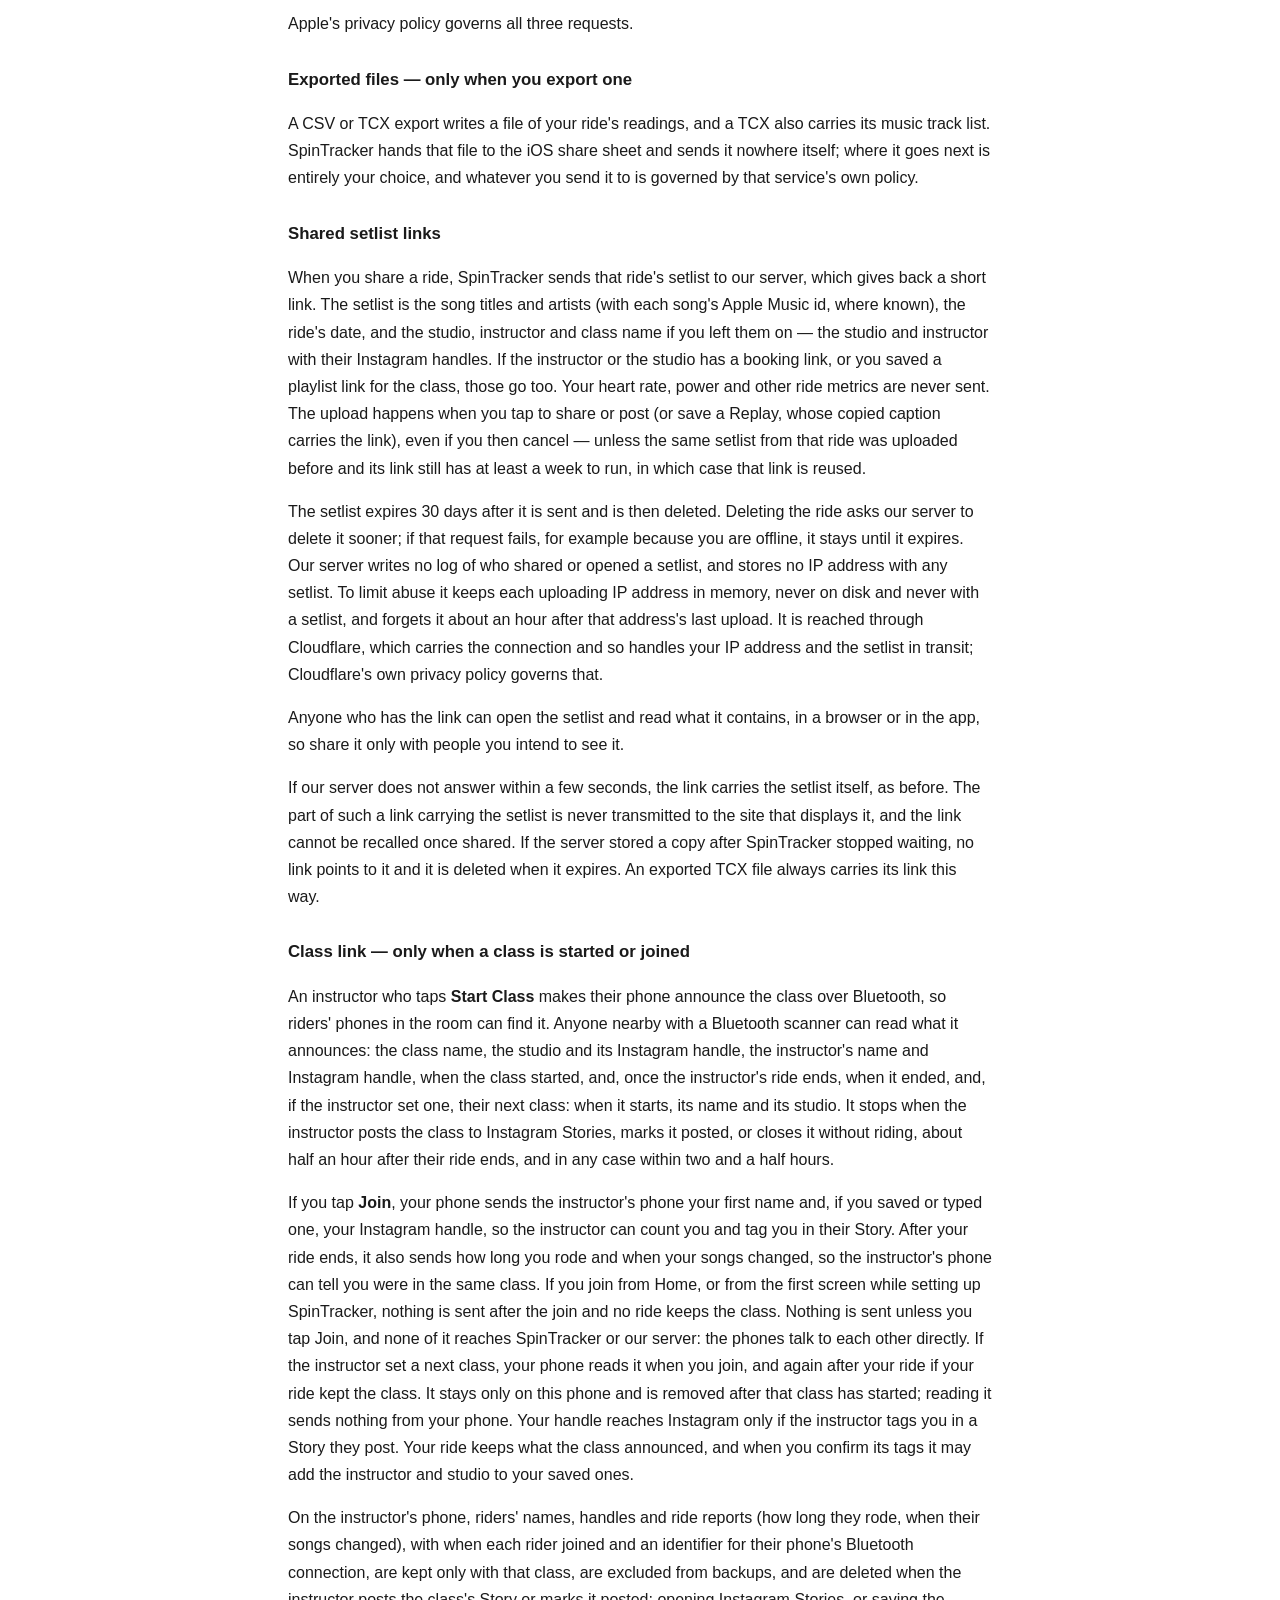
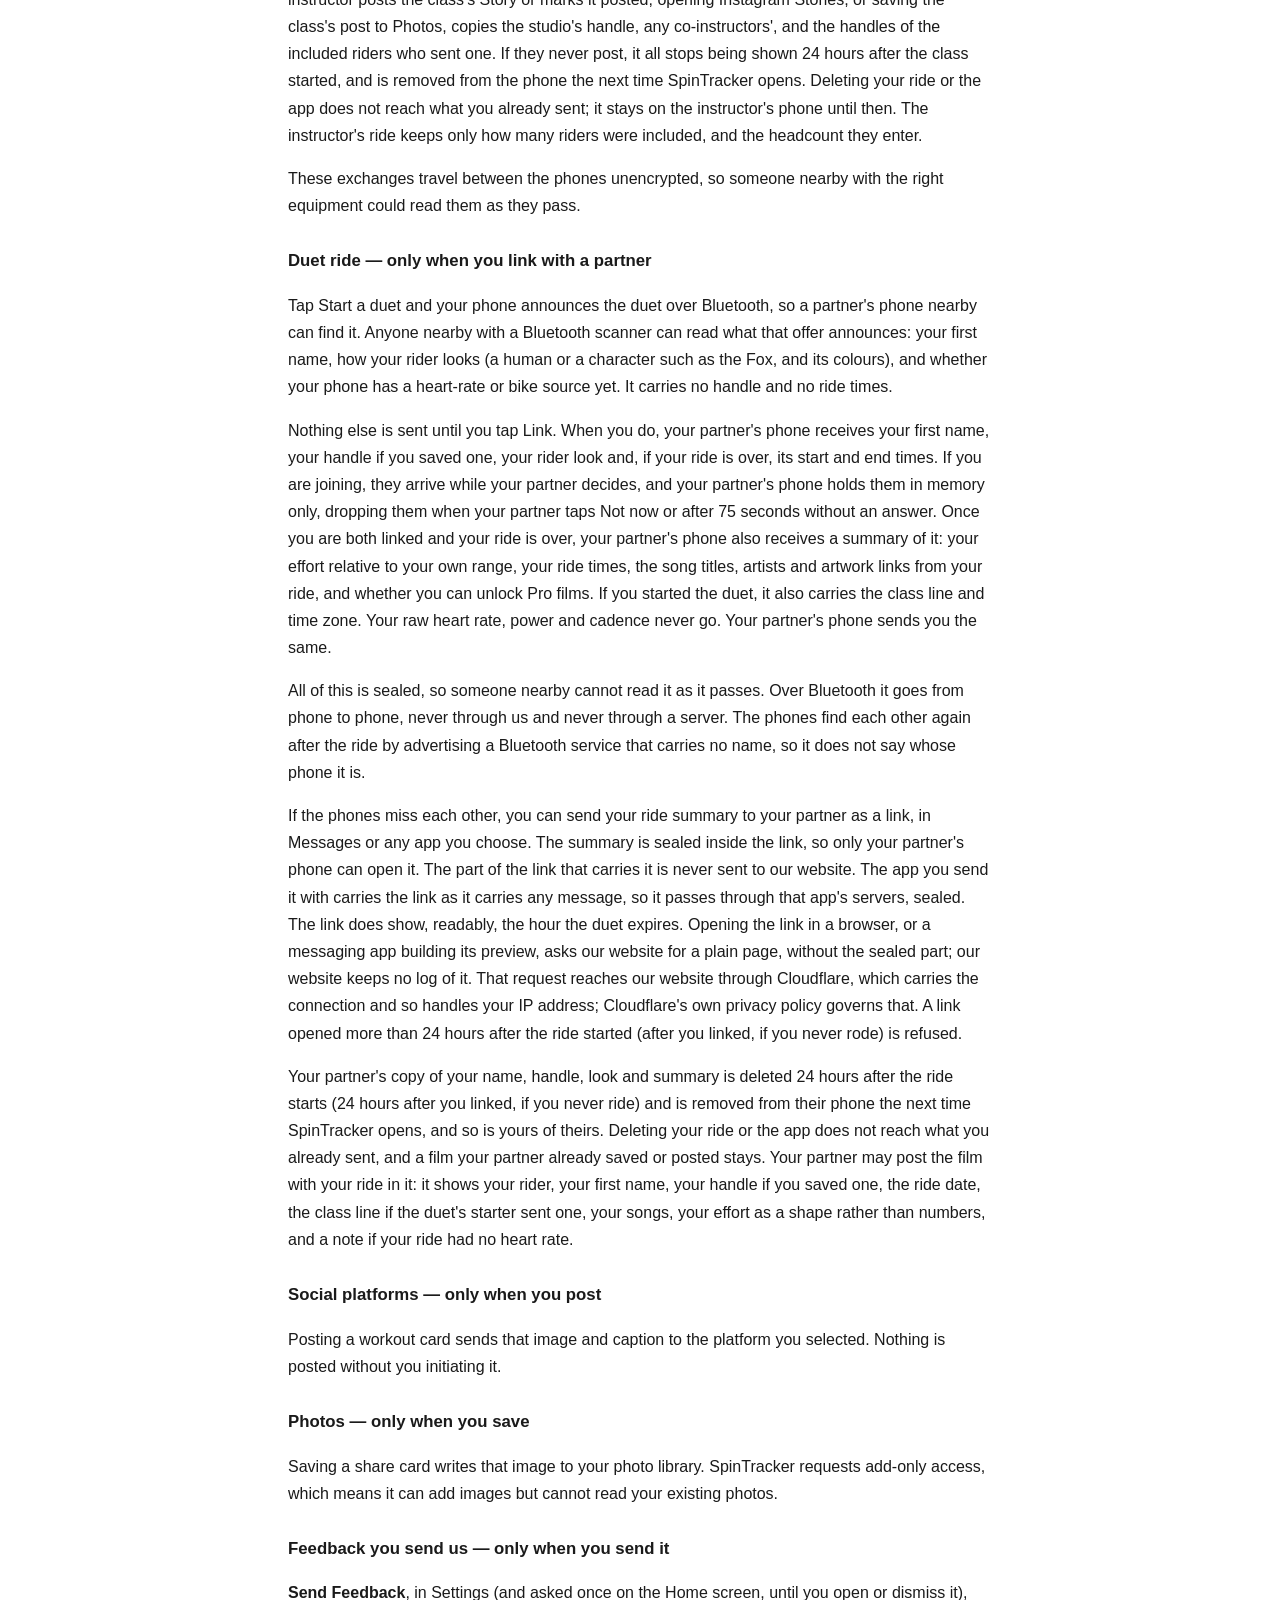
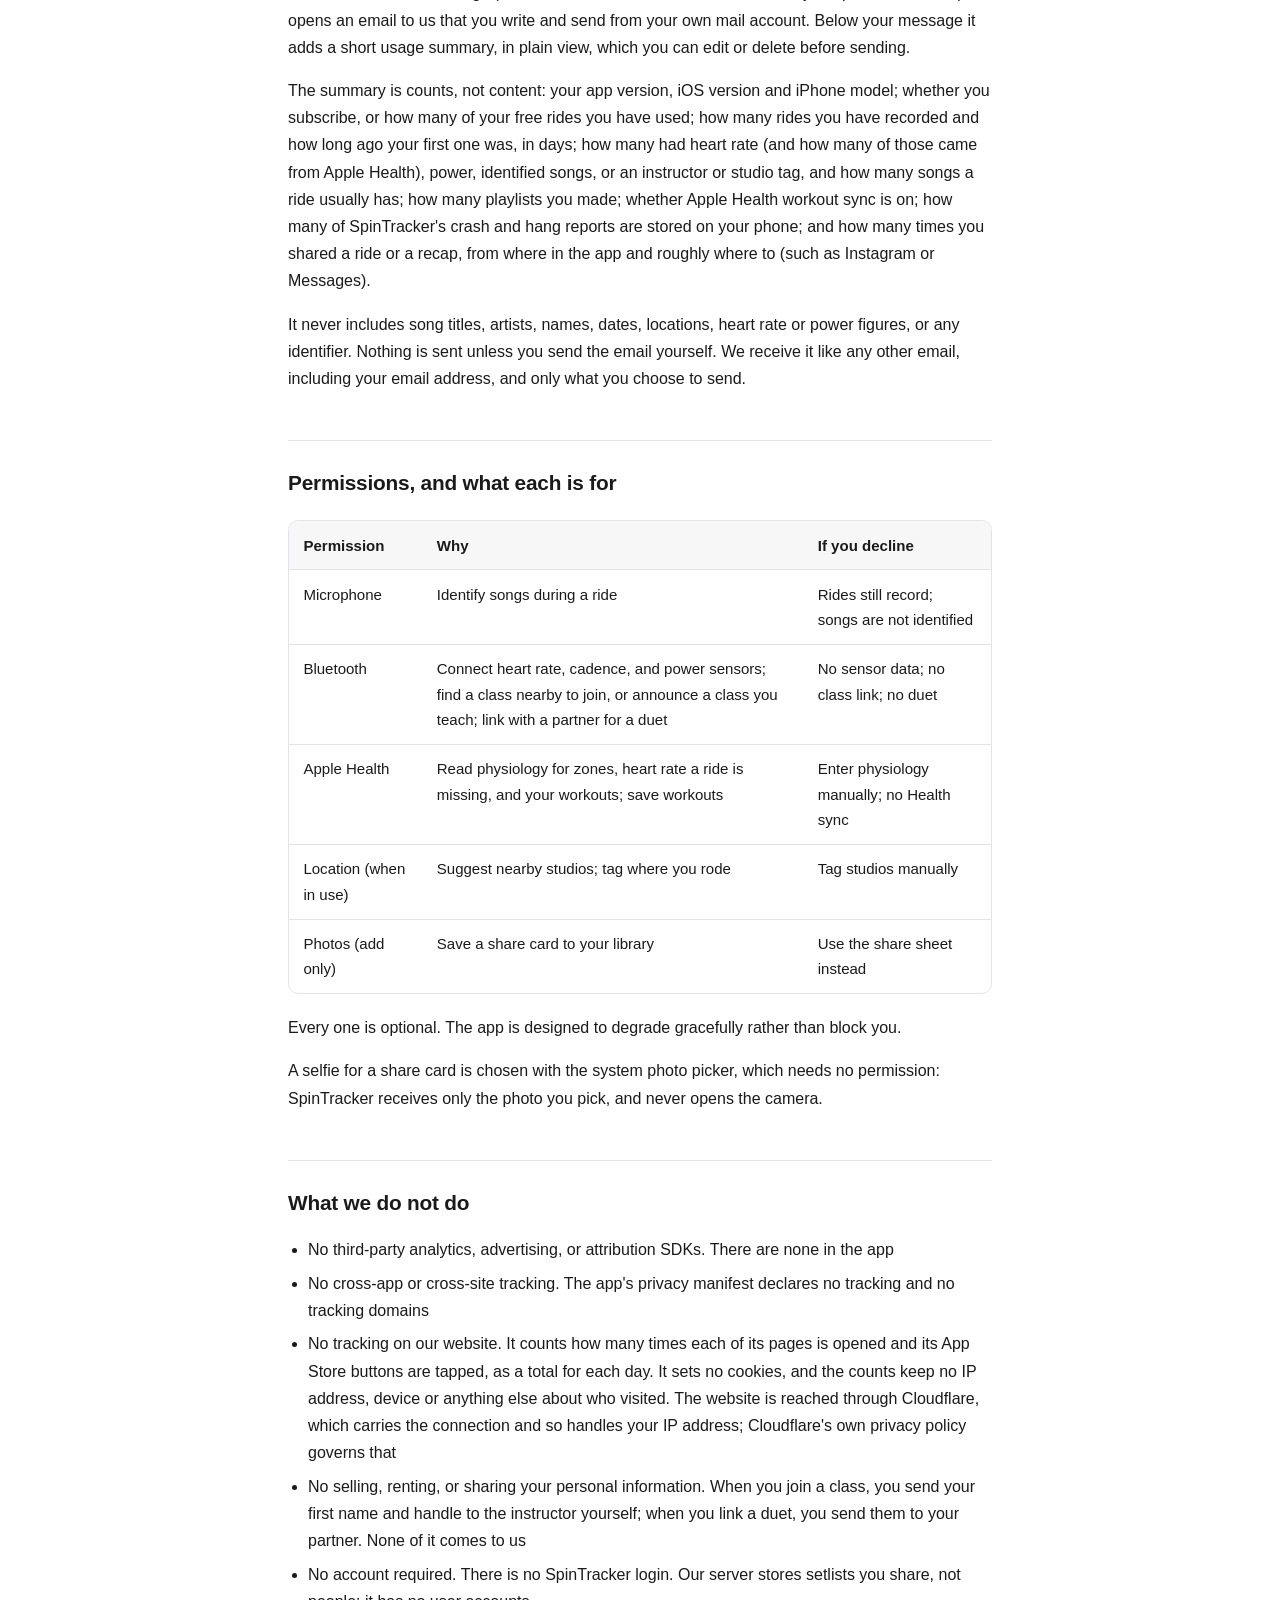
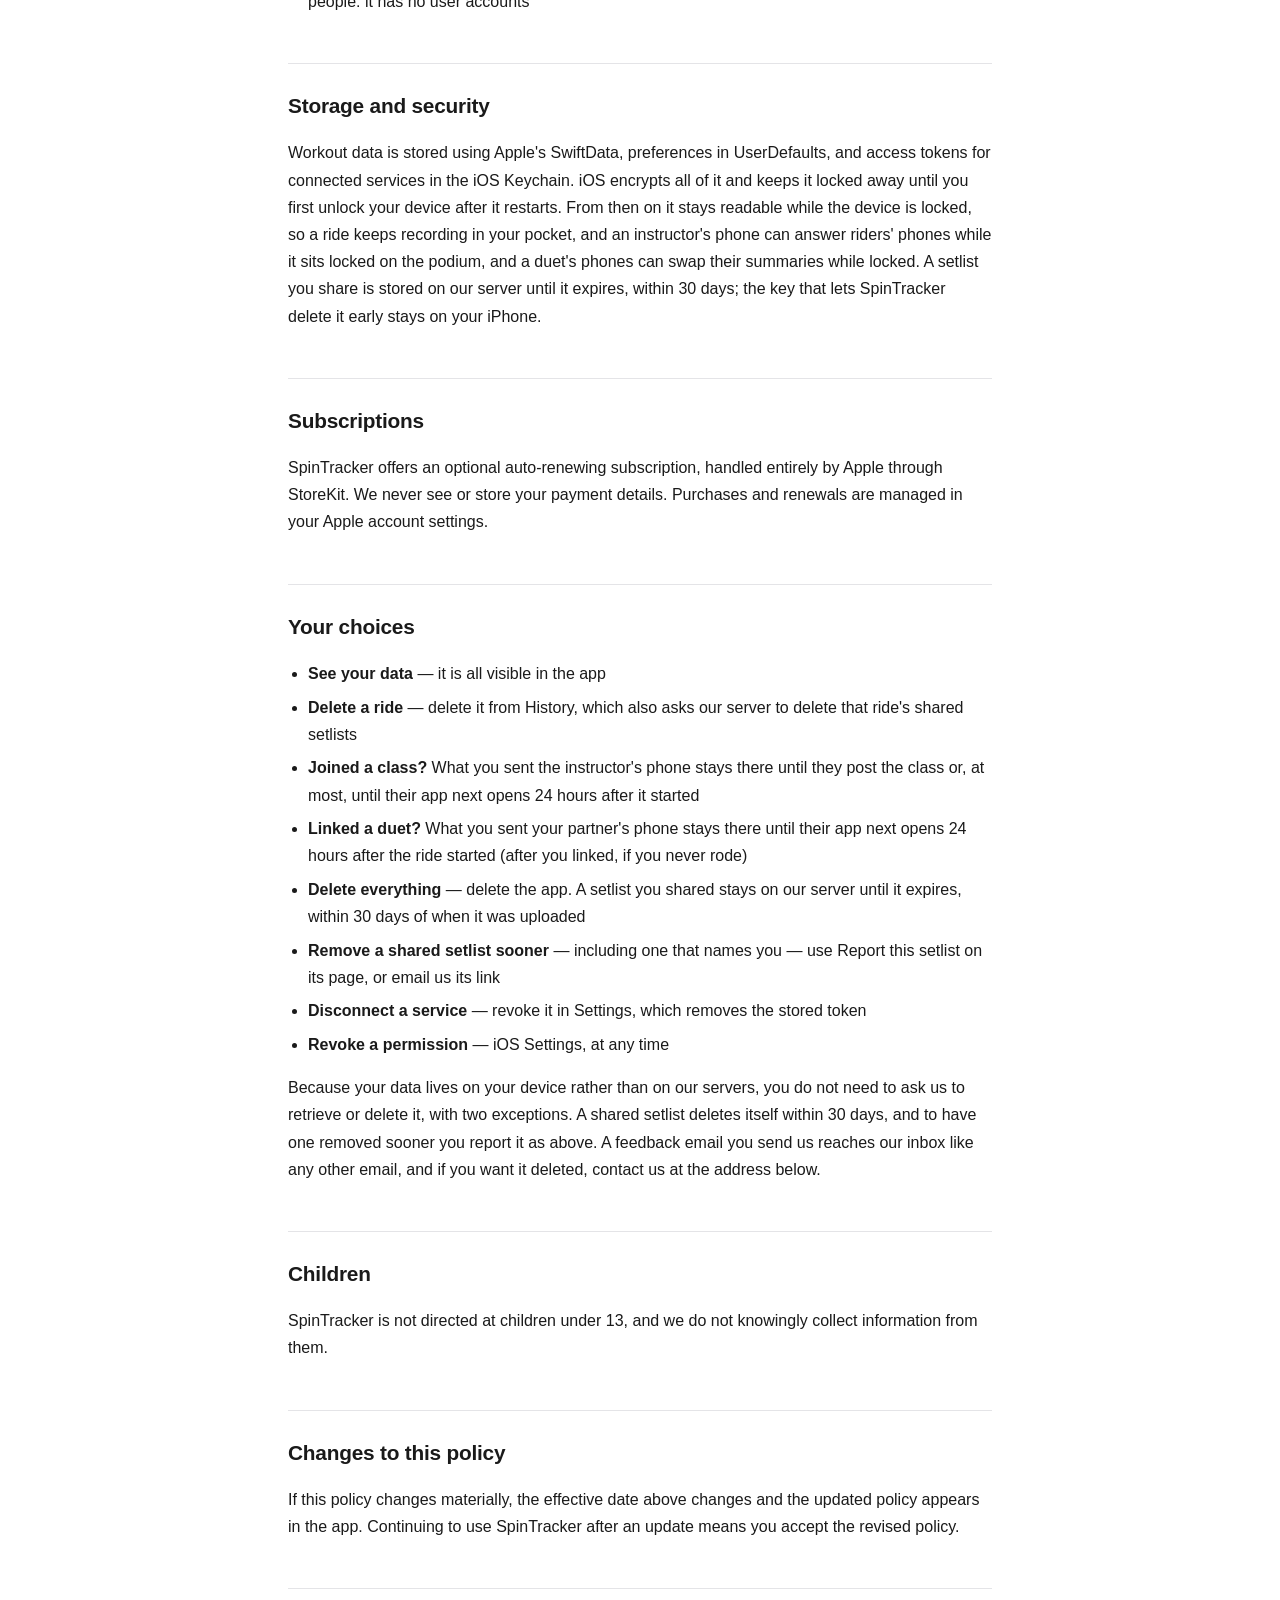
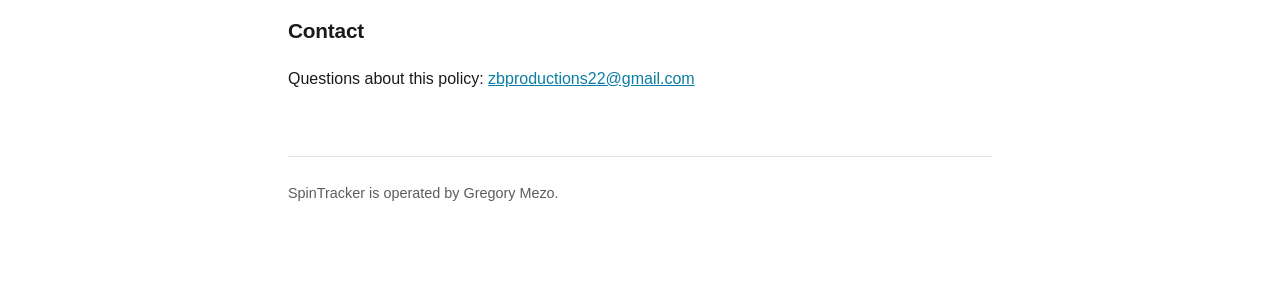
==== commit 945e4a3e: "Regenerate the privacy policy: the website's own counts (effective 7 November 2026) Rendered from Sp" ====
--- a/privacy-policy.html
+++ b/privacy-policy.html
@@ -11,7 +11,7 @@
 <main>
 
 <h1>SpinTracker Privacy Policy</h1>
-<p class="effective">Effective date: 4 November 2026</p>
+<p class="effective">Effective date: 7 November 2026</p>
 <div class="lede">
 <h2>The short version</h2>
 <p>SpinTracker records your ride on your device and keeps it there. Your workouts, music history, and profile are not uploaded to any server we operate. The one exception is a ride's setlist when you share it: our server keeps it so the link can be short, and deletes it when the link expires after 30 days. Your heart rate and other ride stats never go with it.</p>
@@ -65,8 +65,8 @@
 <p>Anyone who has the link can open the setlist and read what it contains, in a browser or in the app, so share it only with people you intend to see it.</p>
 <p>If our server does not answer within a few seconds, the link carries the setlist itself, as before. The part of such a link carrying the setlist is never transmitted to the site that displays it, and the link cannot be recalled once shared. If the server stored a copy after SpinTracker stopped waiting, no link points to it and it is deleted when it expires. An exported TCX file always carries its link this way.</p>
 <h3>Class link — only when a class is started or joined</h3>
-<p>An instructor who taps <strong>Start Class</strong> makes their phone announce the class over Bluetooth, so riders' phones in the room can find it. Anyone nearby with a Bluetooth scanner can read what it announces: the class name, the studio and its Instagram handle, the instructor's name and Instagram handle, when the class started, and, once the instructor's ride ends, when it ended. It stops when the instructor posts the class to Instagram Stories, marks it posted, or closes it without riding, about half an hour after their ride ends, and in any case within two and a half hours.</p>
-<p>If you tap <strong>Join</strong>, your phone sends the instructor's phone your first name and, if you saved or typed one, your Instagram handle, so the instructor can count you and tag you in their Story. After your ride ends, it also sends how long you rode and when your songs changed, so the instructor's phone can tell you were in the same class. If you join from Home, or from the first screen while setting up SpinTracker, nothing is sent after the join and no ride keeps the class. Nothing is sent unless you tap Join, and none of it reaches SpinTracker or our server: the phones talk to each other directly. Your handle reaches Instagram only if the instructor tags you in a Story they post. Your ride keeps what the class announced, and when you confirm its tags it may add the instructor and studio to your saved ones.</p>
+<p>An instructor who taps <strong>Start Class</strong> makes their phone announce the class over Bluetooth, so riders' phones in the room can find it. Anyone nearby with a Bluetooth scanner can read what it announces: the class name, the studio and its Instagram handle, the instructor's name and Instagram handle, when the class started, and, once the instructor's ride ends, when it ended, and, if the instructor set one, their next class: when it starts, its name and its studio. It stops when the instructor posts the class to Instagram Stories, marks it posted, or closes it without riding, about half an hour after their ride ends, and in any case within two and a half hours.</p>
+<p>If you tap <strong>Join</strong>, your phone sends the instructor's phone your first name and, if you saved or typed one, your Instagram handle, so the instructor can count you and tag you in their Story. After your ride ends, it also sends how long you rode and when your songs changed, so the instructor's phone can tell you were in the same class. If you join from Home, or from the first screen while setting up SpinTracker, nothing is sent after the join and no ride keeps the class. Nothing is sent unless you tap Join, and none of it reaches SpinTracker or our server: the phones talk to each other directly. If the instructor set a next class, your phone reads it when you join, and again after your ride if your ride kept the class. It stays only on this phone and is removed after that class has started; reading it sends nothing from your phone. Your handle reaches Instagram only if the instructor tags you in a Story they post. Your ride keeps what the class announced, and when you confirm its tags it may add the instructor and studio to your saved ones.</p>
 <p>On the instructor's phone, riders' names, handles and ride reports (how long they rode, when their songs changed), with when each rider joined and an identifier for their phone's Bluetooth connection, are kept only with that class, are excluded from backups, and are deleted when the instructor posts the class's Story or marks it posted; opening Instagram Stories, or saving the class's post to Photos, copies the studio's handle, any co-instructors', and the handles of the included riders who sent one. If they never post, it all stops being shown 24 hours after the class started, and is removed from the phone the next time SpinTracker opens. Deleting your ride or the app does not reach what you already sent; it stays on the instructor's phone until then. The instructor's ride keeps only how many riders were included, and the headcount they enter.</p>
 <p>These exchanges travel between the phones unencrypted, so someone nearby with the right equipment could read them as they pass.</p>
 <h3>Duet ride — only when you link with a partner</h3>
@@ -104,6 +104,7 @@
 <ul>
 <li>No third-party analytics, advertising, or attribution SDKs. There are none in the app</li>
 <li>No cross-app or cross-site tracking. The app's privacy manifest declares no tracking and no tracking domains</li>
+<li>No tracking on our website. It counts how many times each of its pages is opened and its App Store buttons are tapped, as a total for each day. It sets no cookies, and the counts keep no IP address, device or anything else about who visited. The website is reached through Cloudflare, which carries the connection and so handles your IP address; Cloudflare's own privacy policy governs that</li>
 <li>No selling, renting, or sharing your personal information. When you join a class, you send your first name and handle to the instructor yourself; when you link a duet, you send them to your partner. None of it comes to us</li>
 <li>No account required. There is no SpinTracker login. Our server stores setlists you share, not people: it has no user accounts</li>
 </ul>
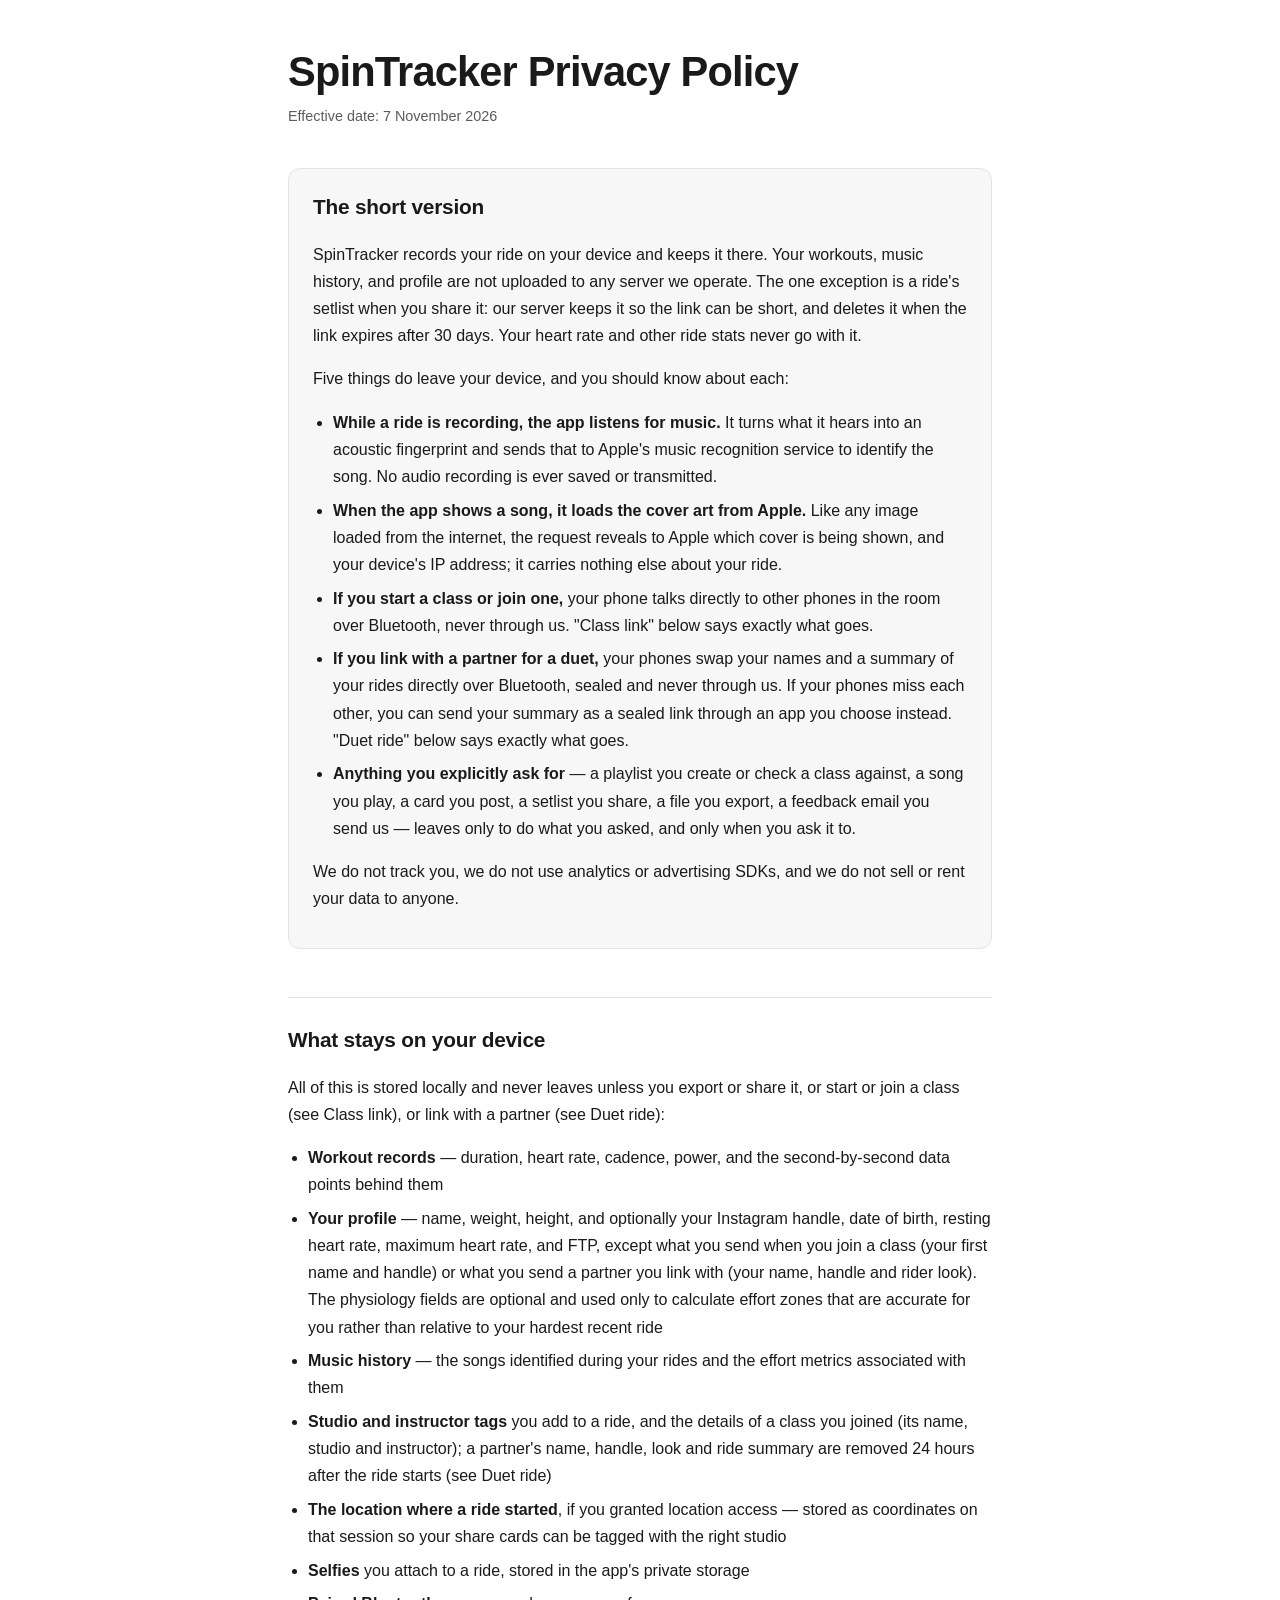
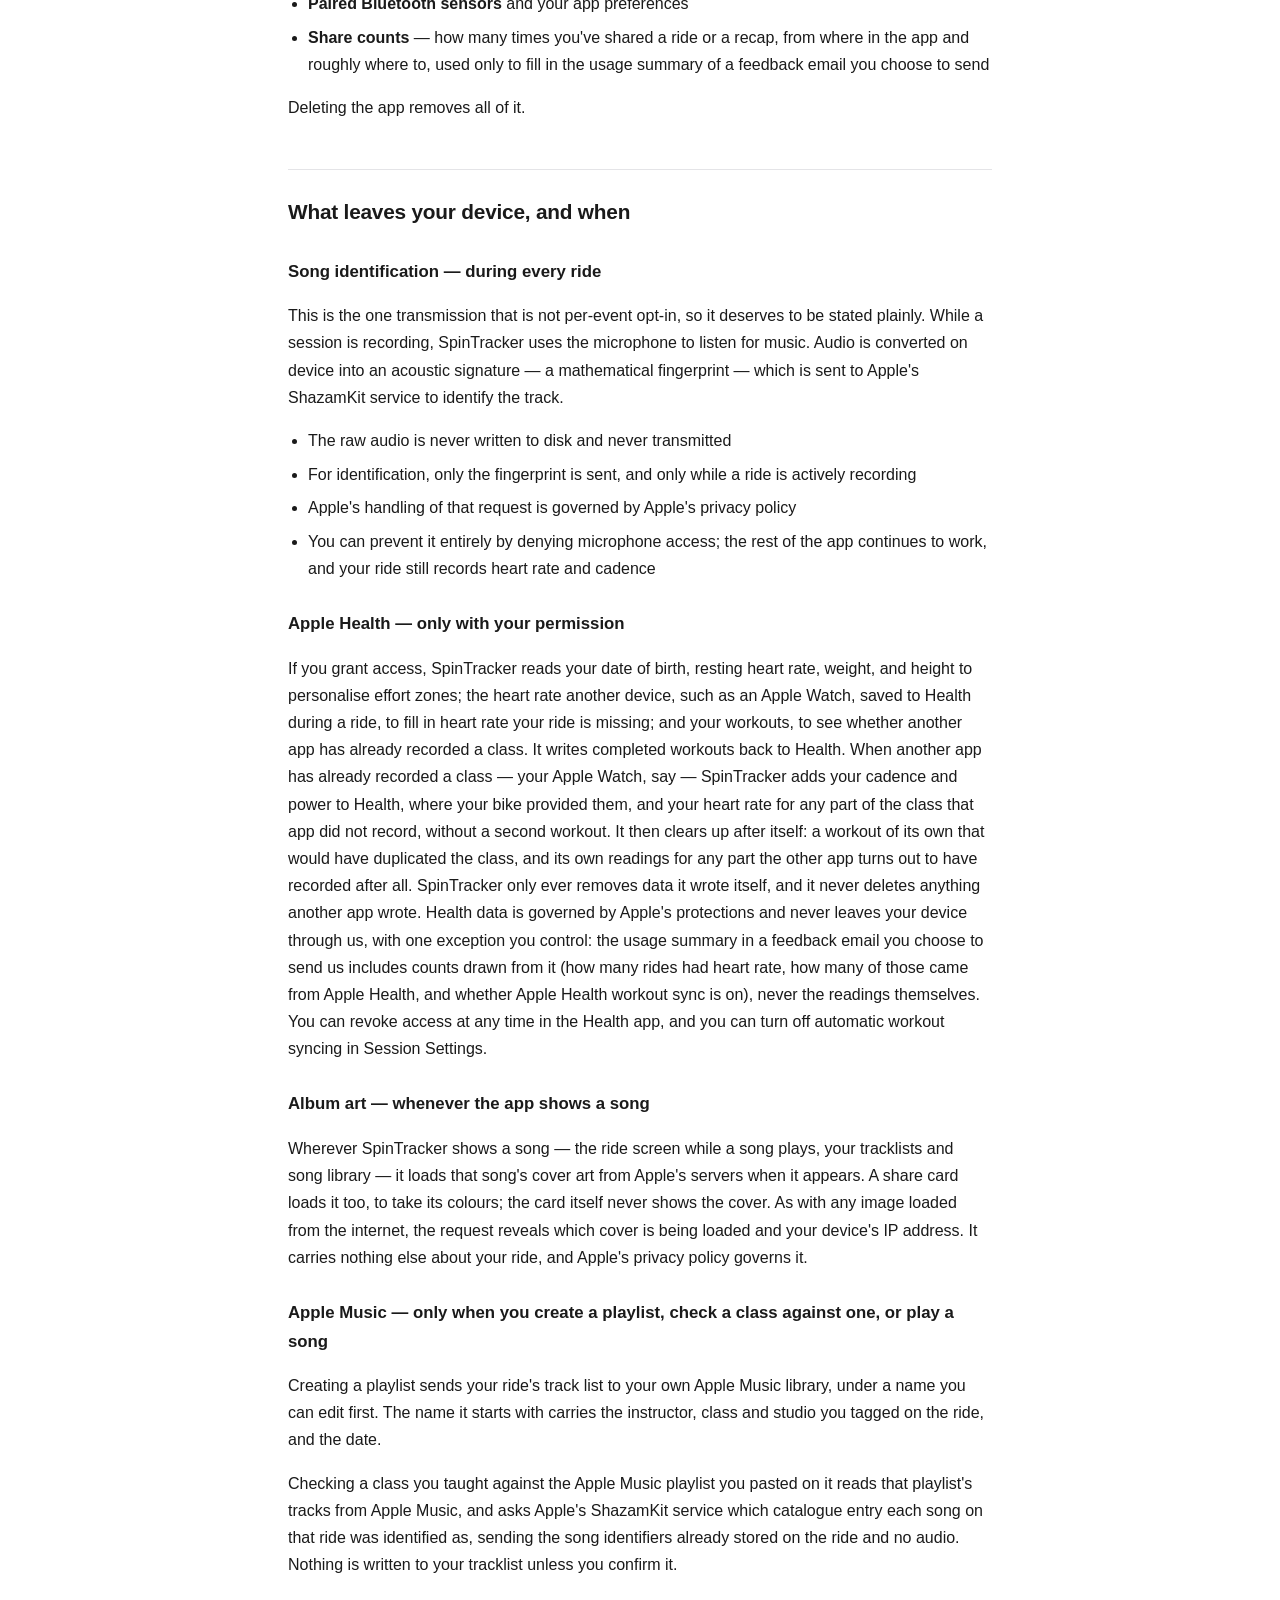
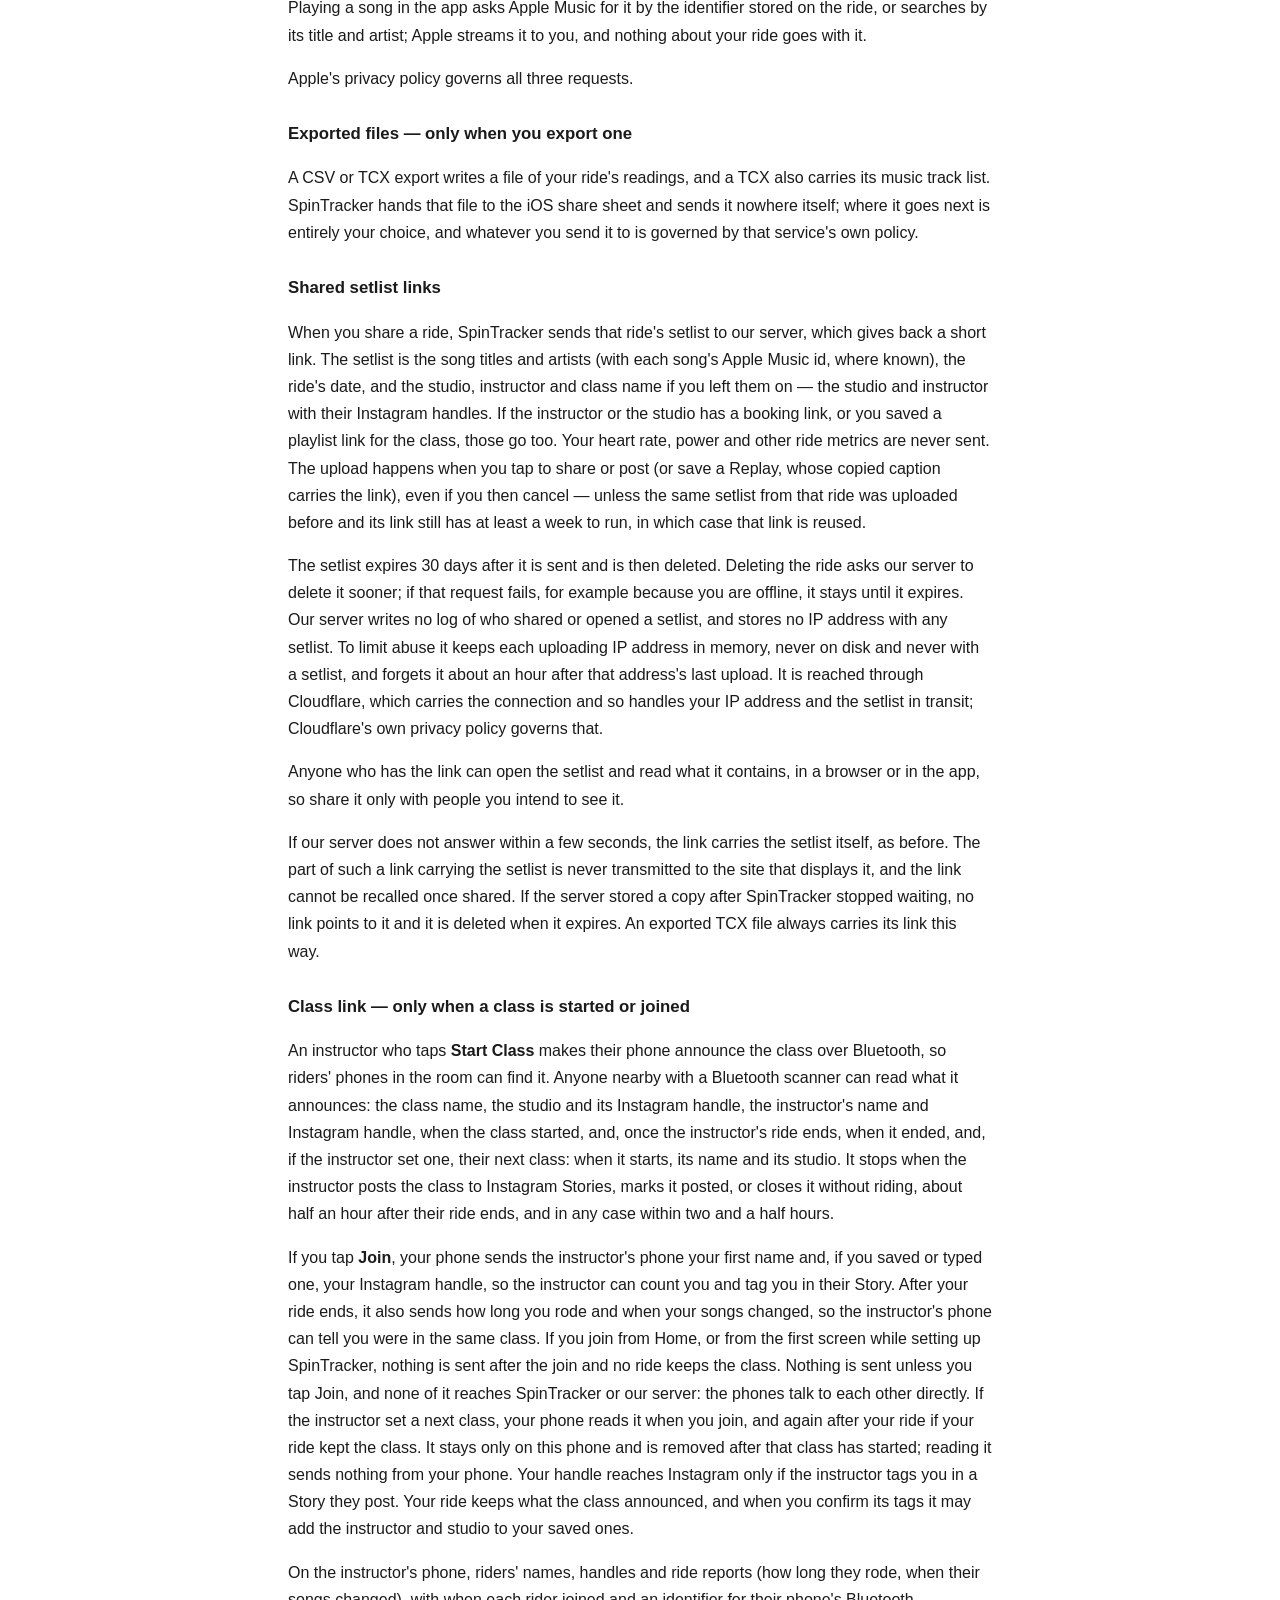
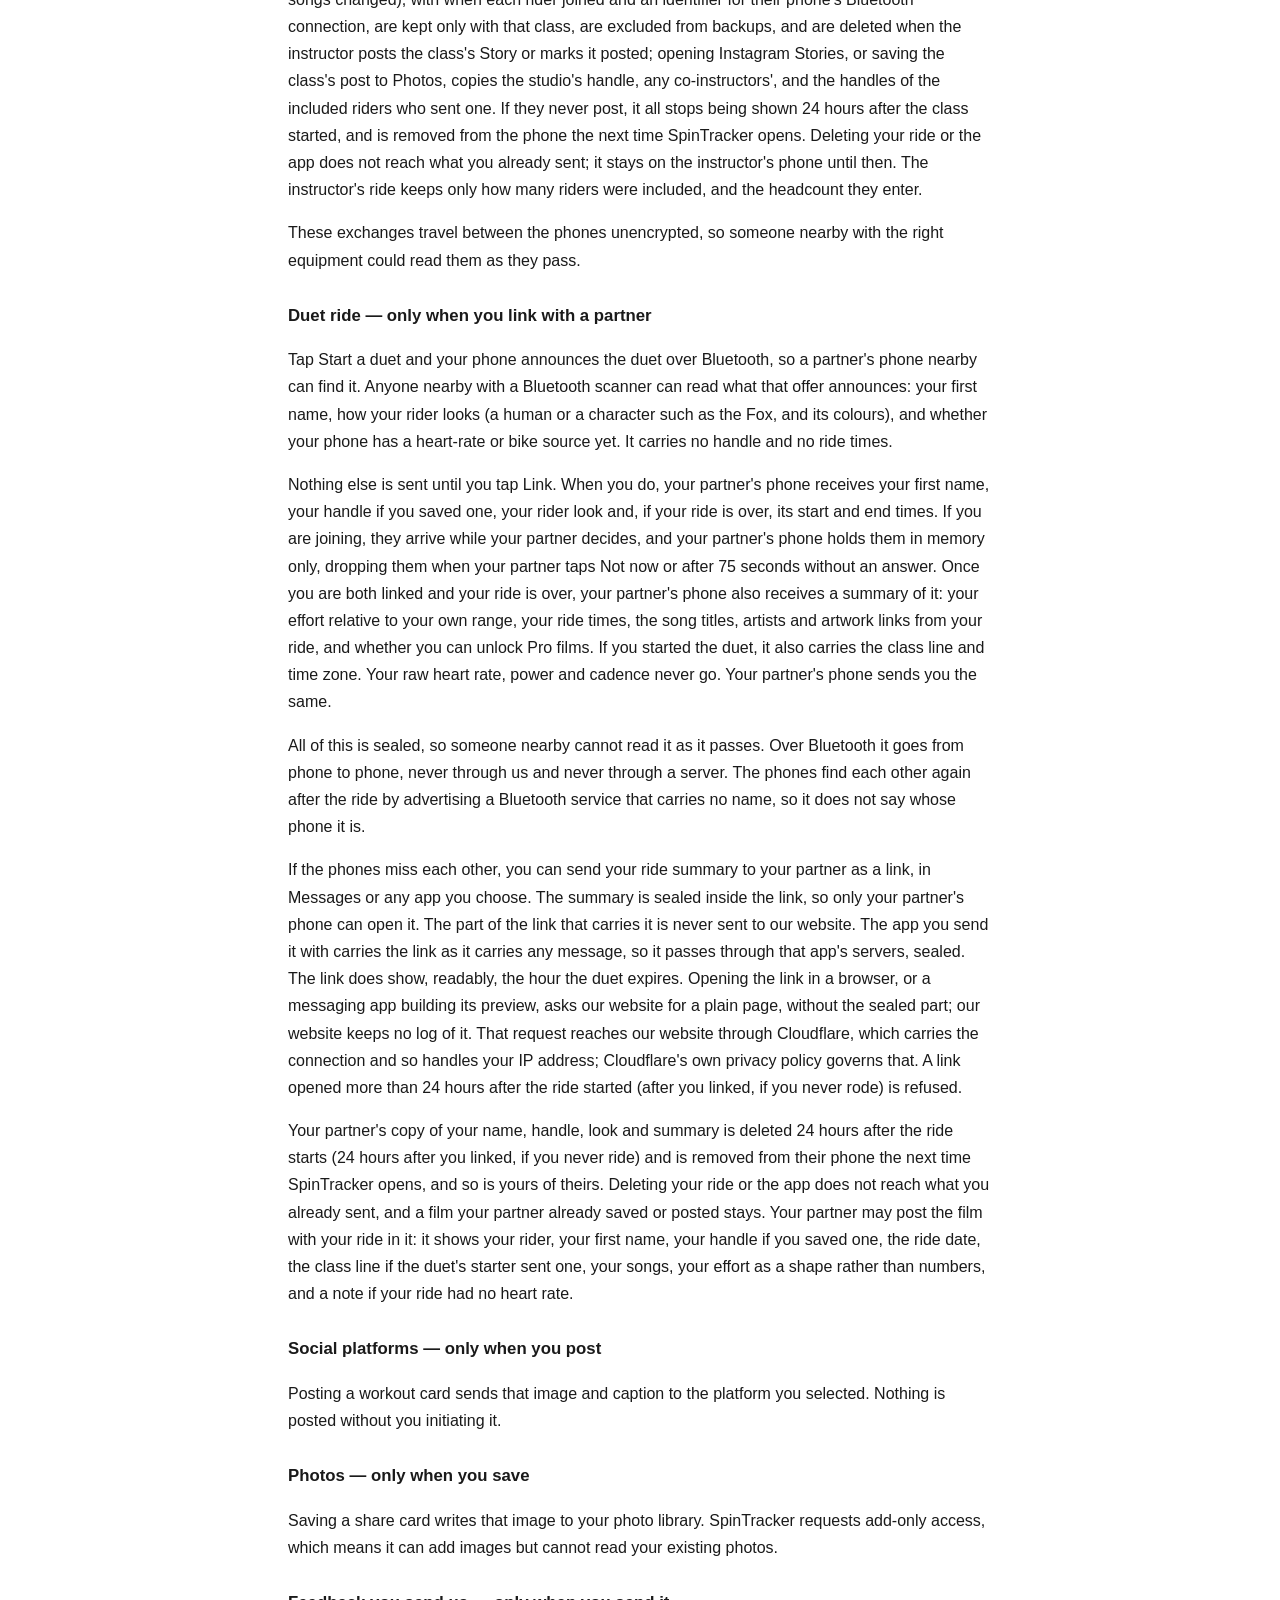
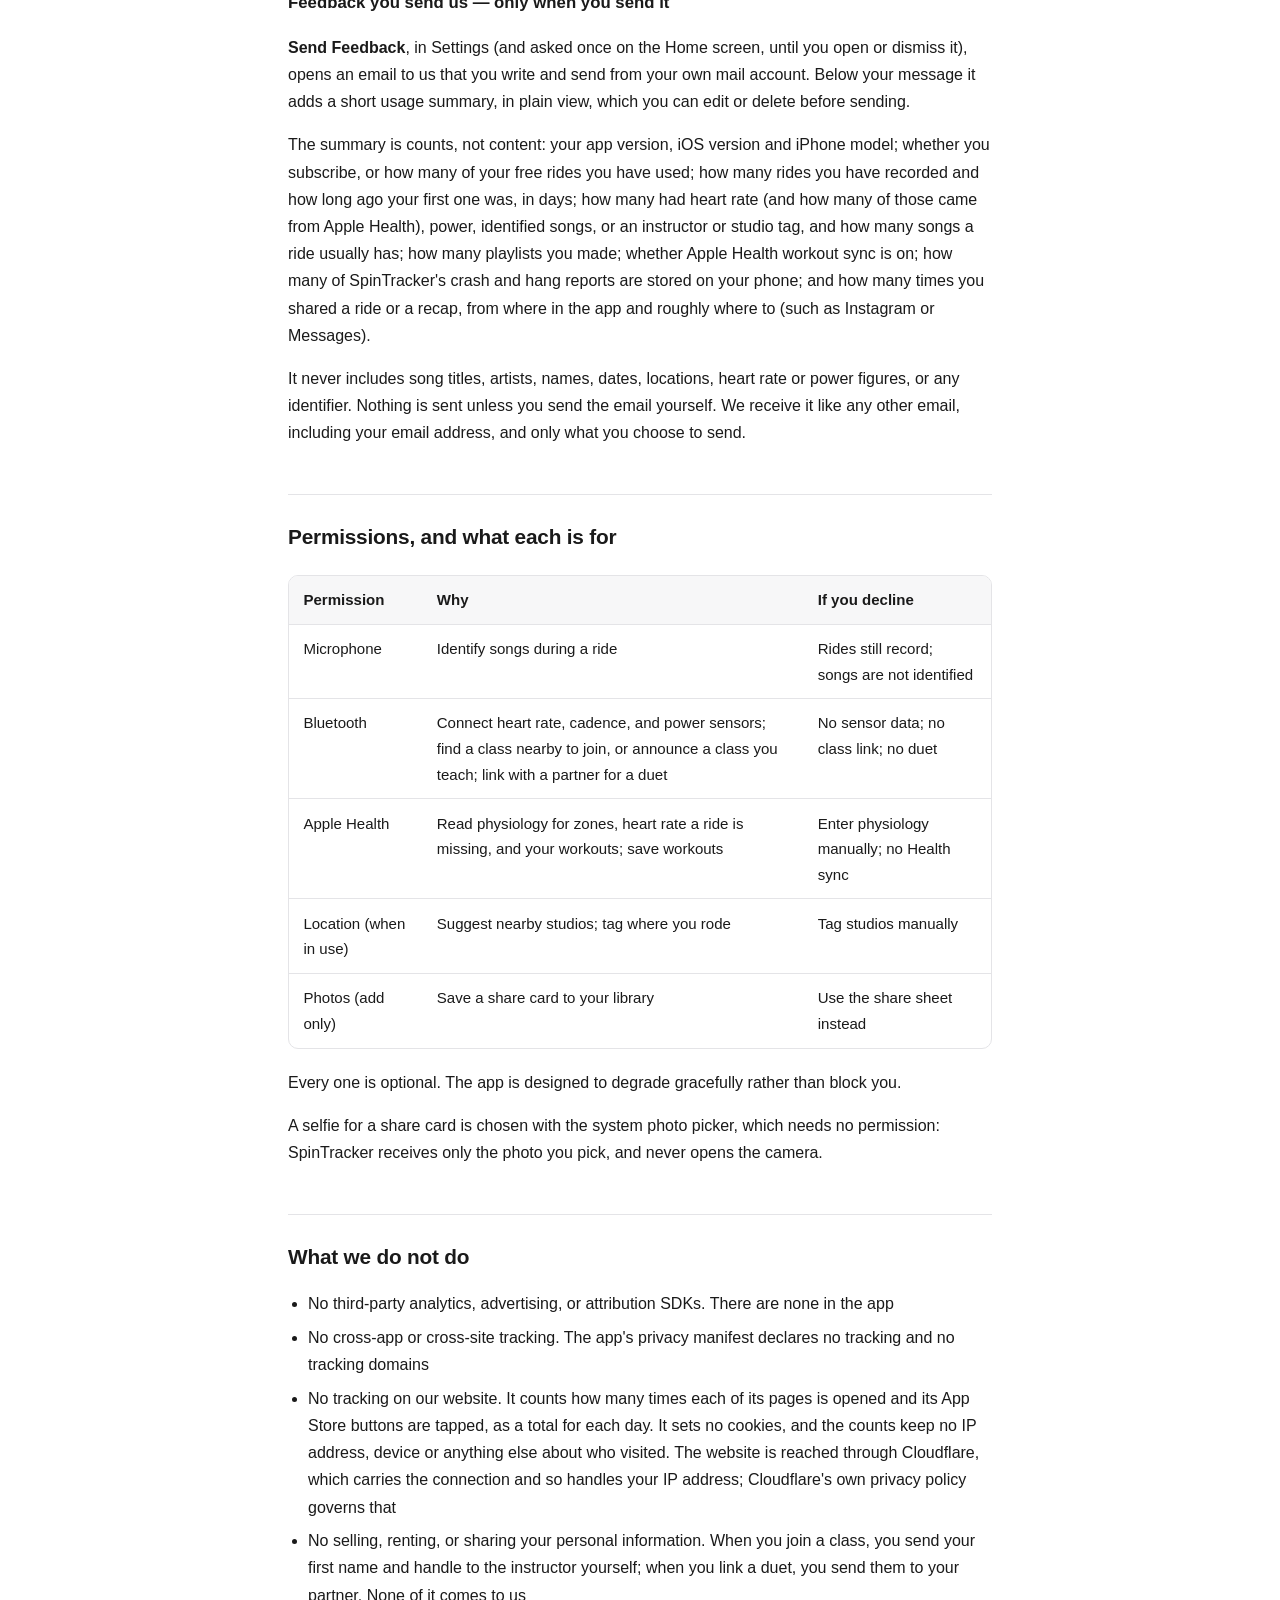
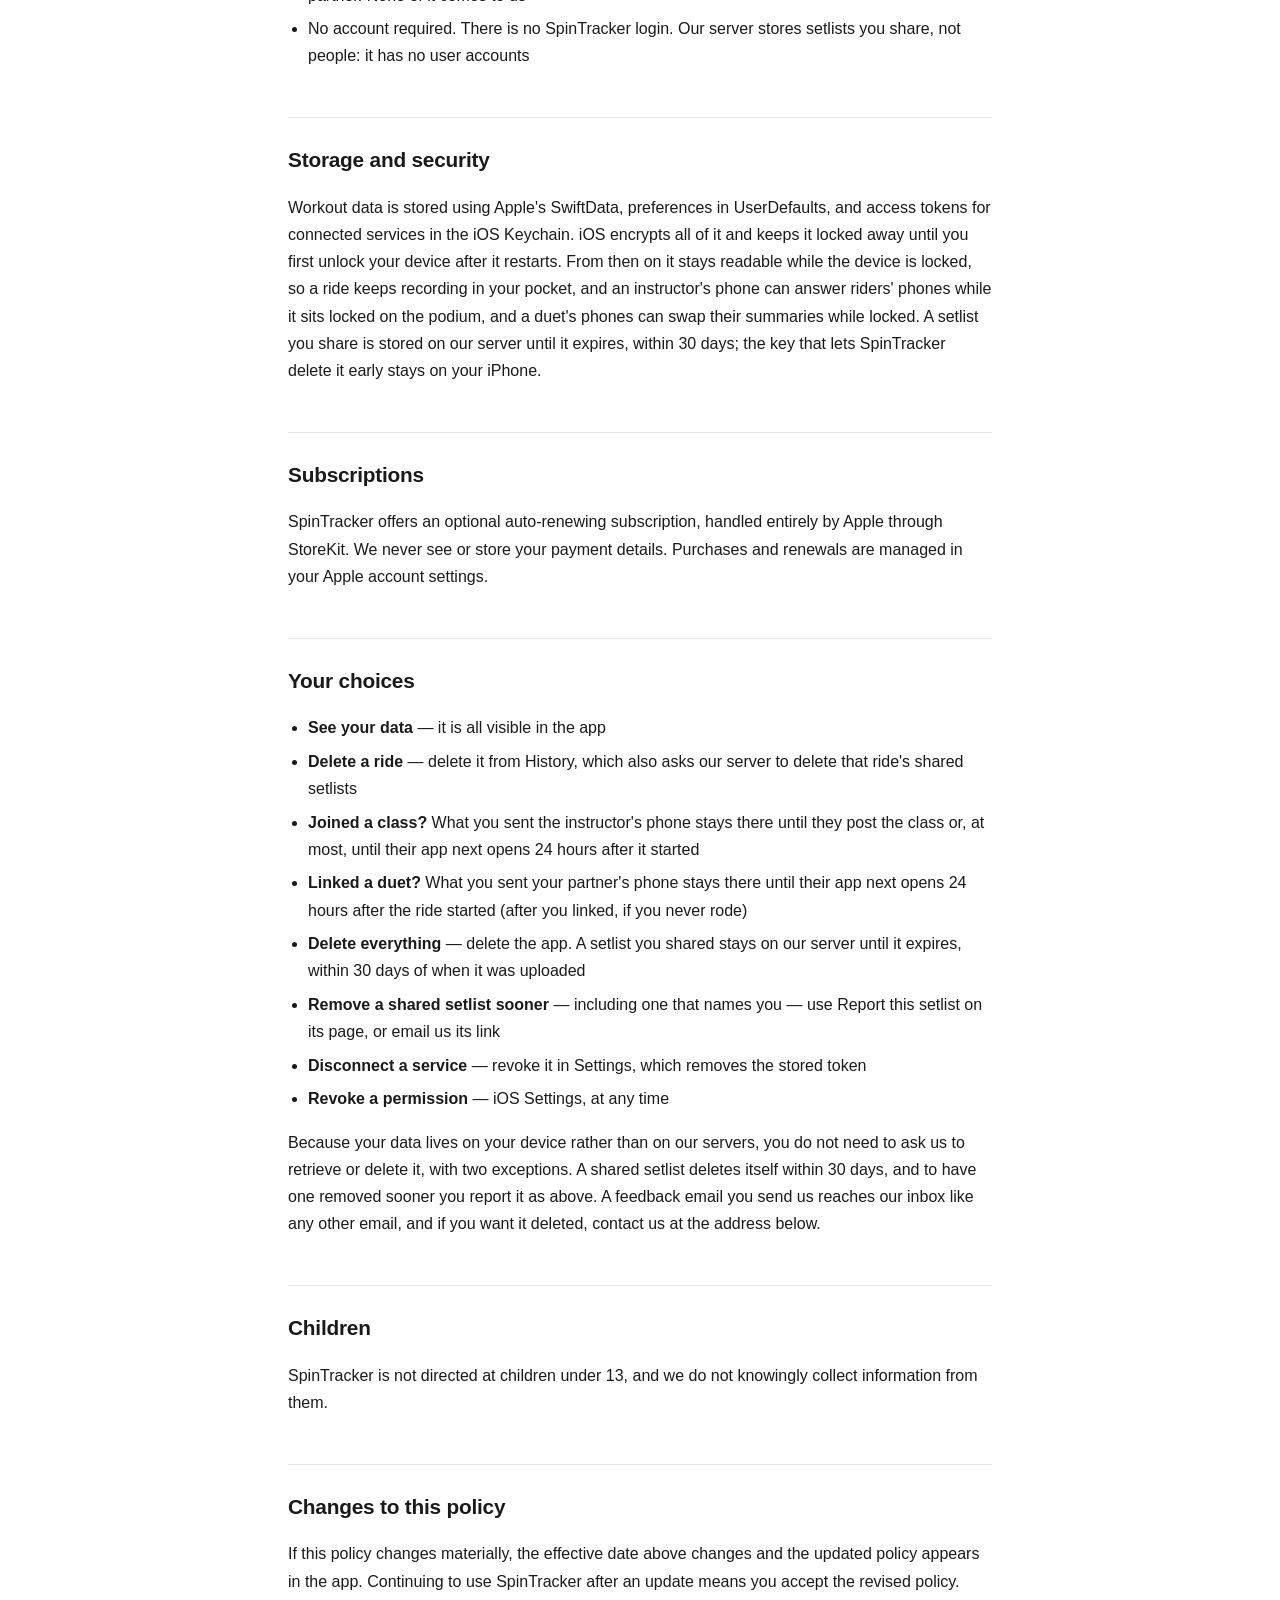
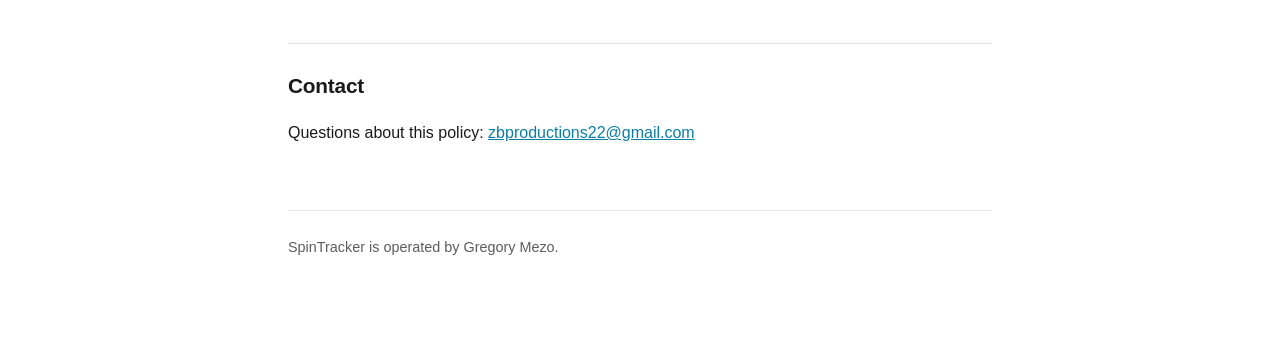
==== commit 5d51d73c: "Regenerate the privacy policy: what a new playlist is named Co-Authored-By: Claude Opus 5.5 <noreply" ====
--- a/privacy-policy.html
+++ b/privacy-policy.html
@@ -53,7 +53,7 @@
 <h3>Album art — whenever the app shows a song</h3>
 <p>Wherever SpinTracker shows a song — the ride screen while a song plays, your tracklists and song library — it loads that song's cover art from Apple's servers when it appears. A share card loads it too, to take its colours; the card itself never shows the cover. As with any image loaded from the internet, the request reveals which cover is being loaded and your device's IP address. It carries nothing else about your ride, and Apple's privacy policy governs it.</p>
 <h3>Apple Music — only when you create a playlist, check a class against one, or play a song</h3>
-<p>Creating a playlist sends your ride's track list to your own Apple Music library.</p>
+<p>Creating a playlist sends your ride's track list to your own Apple Music library, under a name you can edit first. The name it starts with carries the instructor, class and studio you tagged on the ride, and the date.</p>
 <p>Checking a class you taught against the Apple Music playlist you pasted on it reads that playlist's tracks from Apple Music, and asks Apple's ShazamKit service which catalogue entry each song on that ride was identified as, sending the song identifiers already stored on the ride and no audio. Nothing is written to your tracklist unless you confirm it.</p>
 <p>Playing a song in the app asks Apple Music for it by the identifier stored on the ride, or searches by its title and artist; Apple streams it to you, and nothing about your ride goes with it.</p>
 <p>Apple's privacy policy governs all three requests.</p>
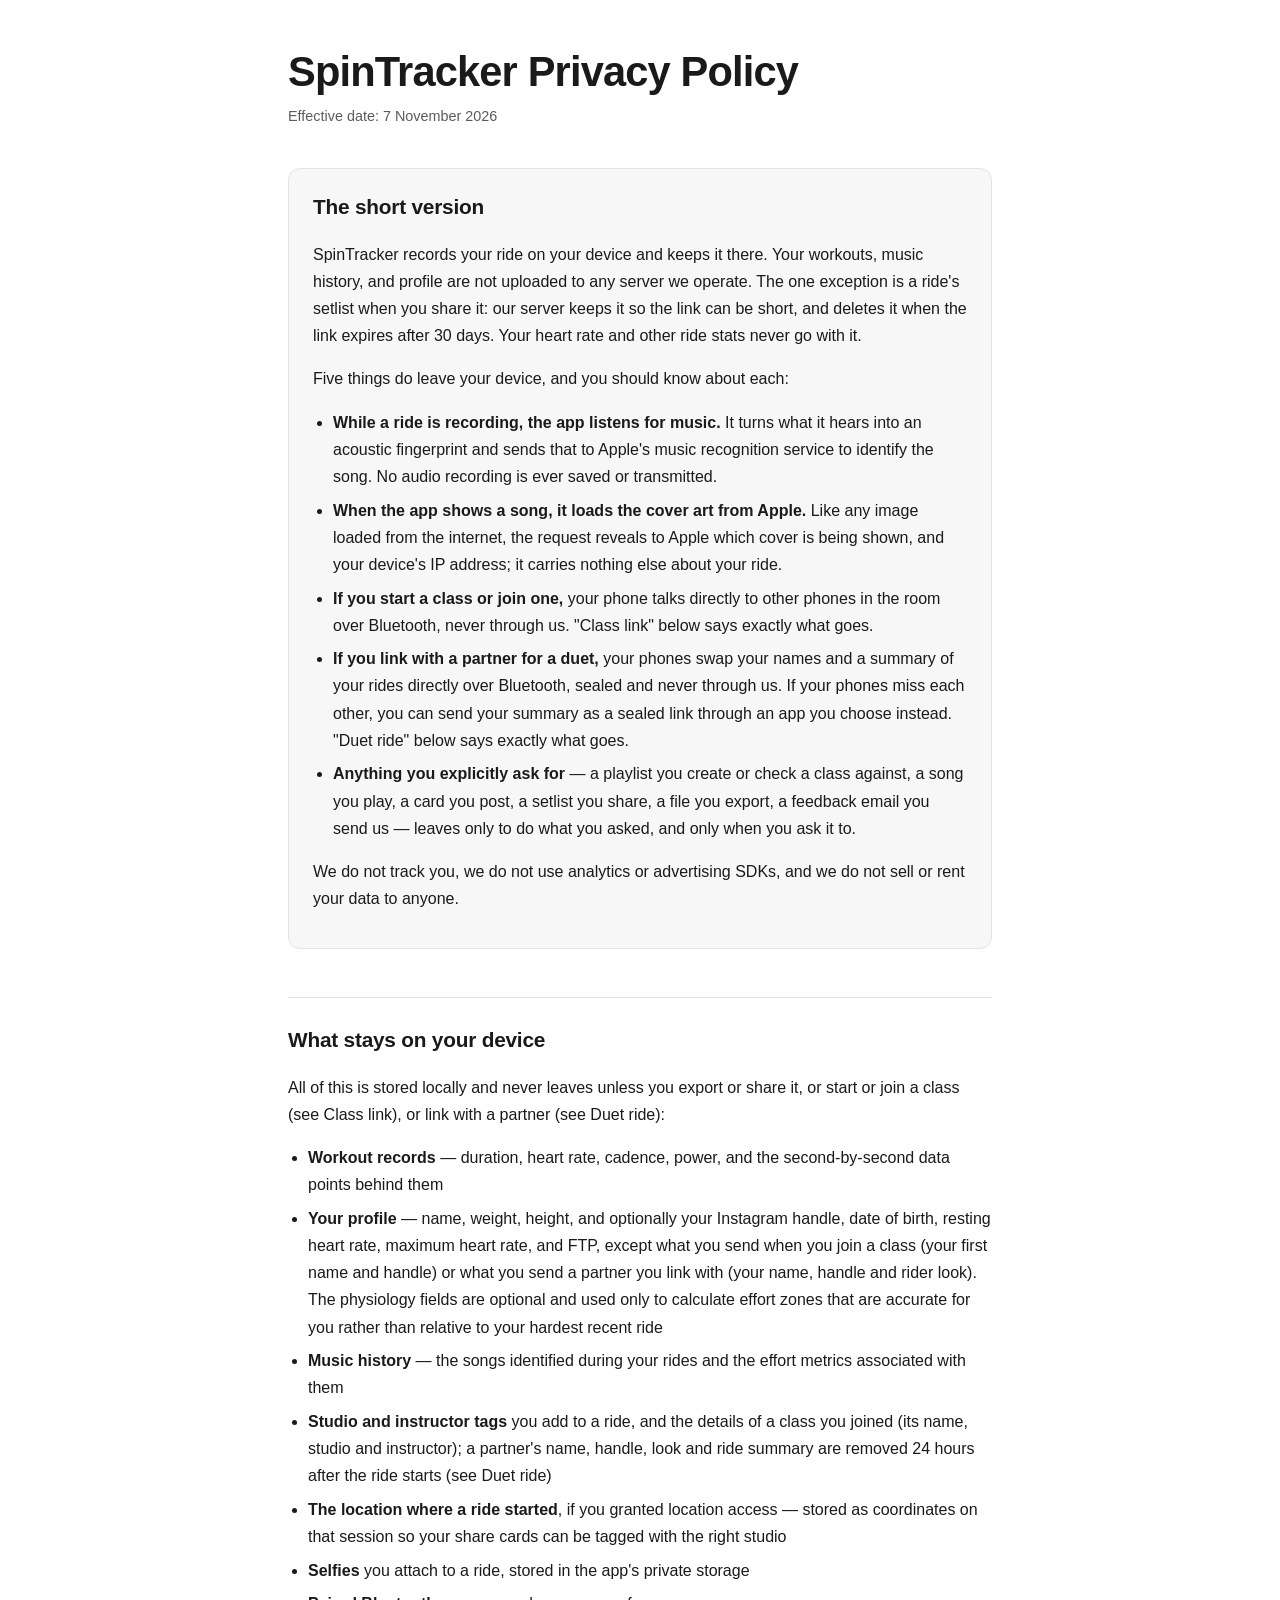
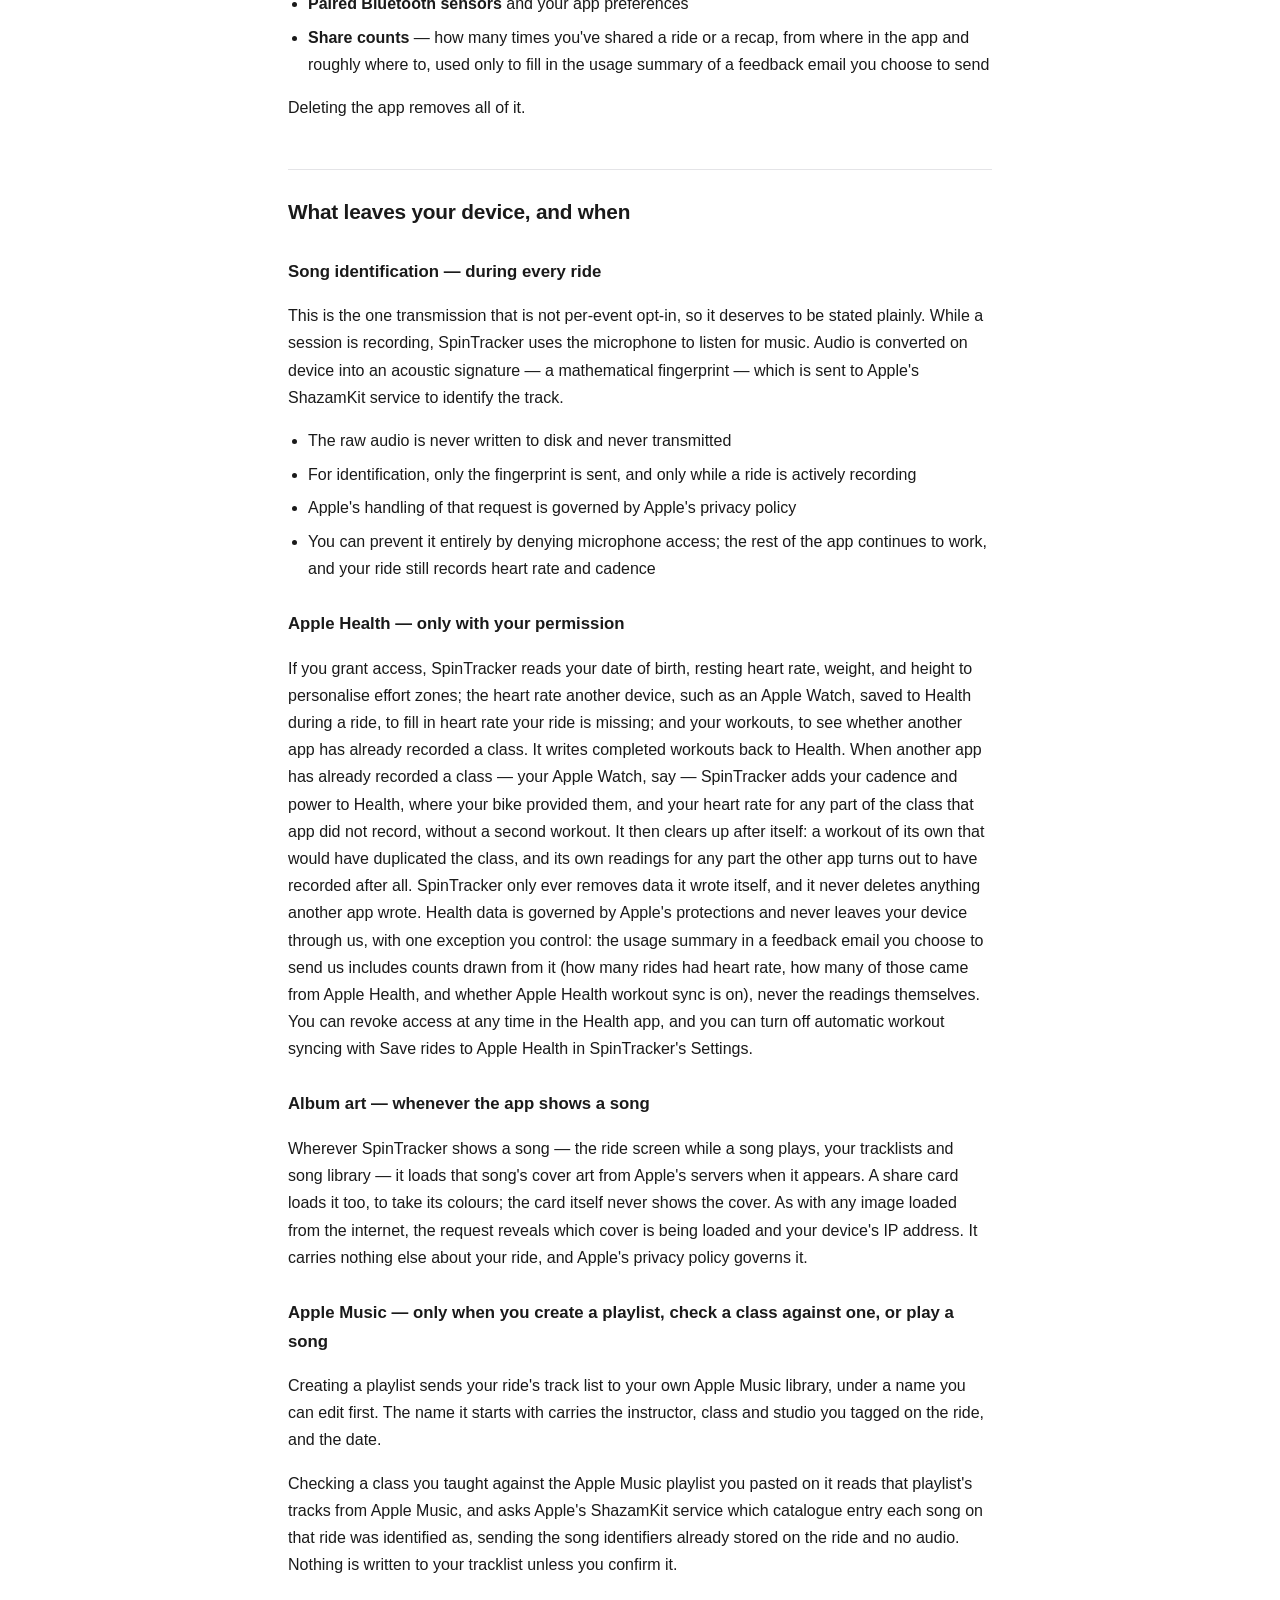
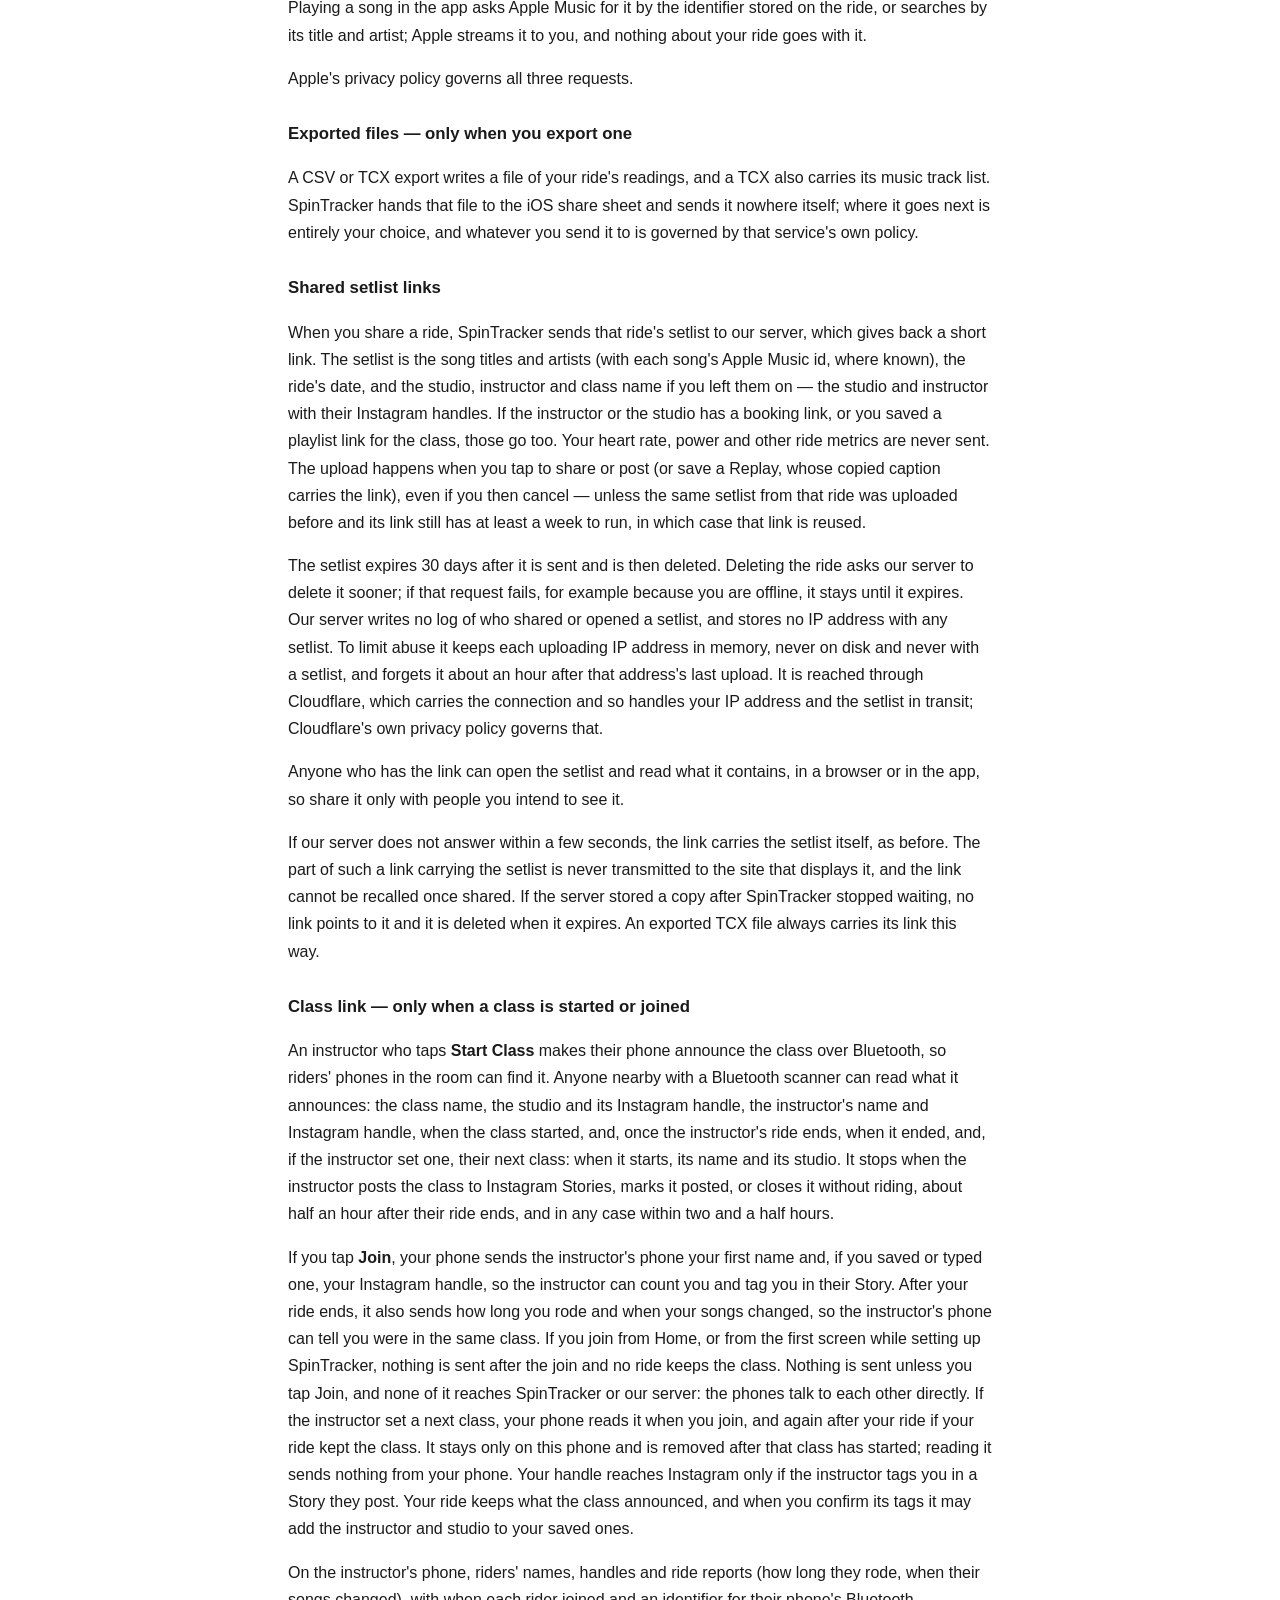
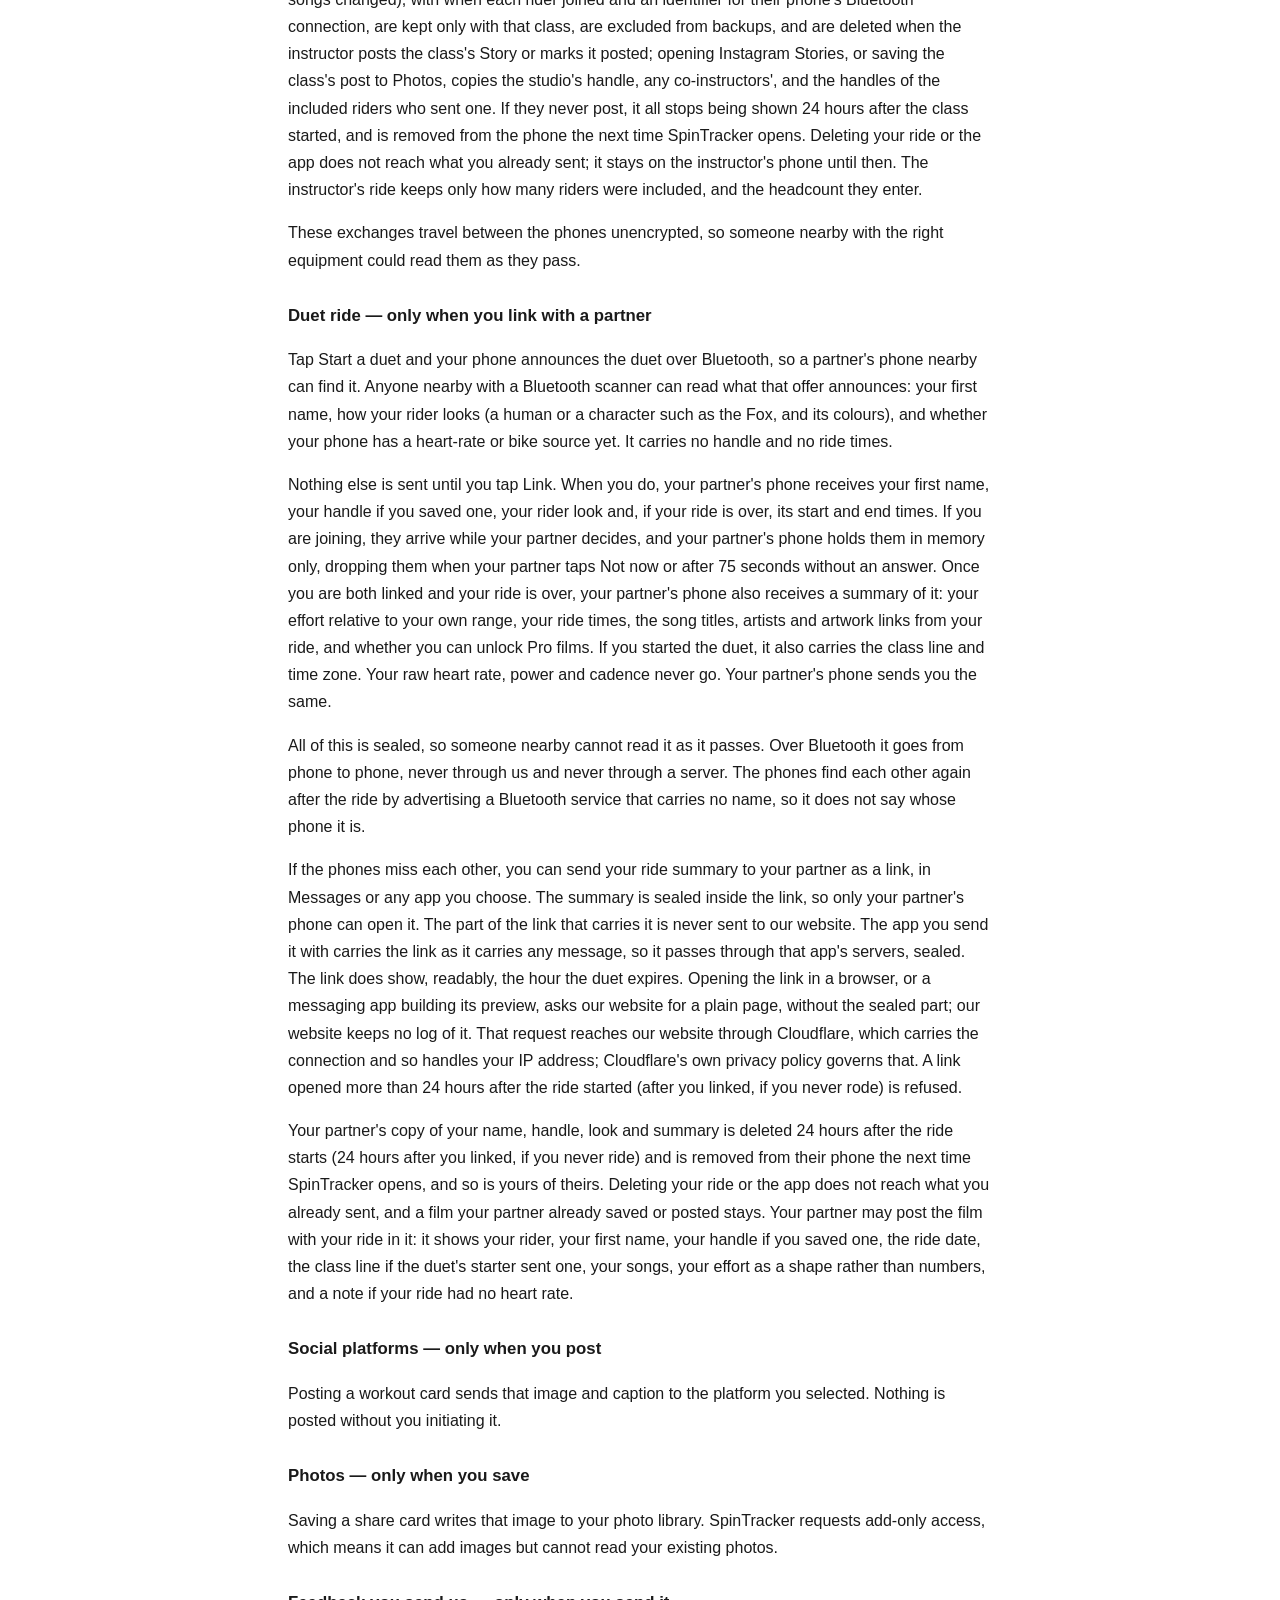
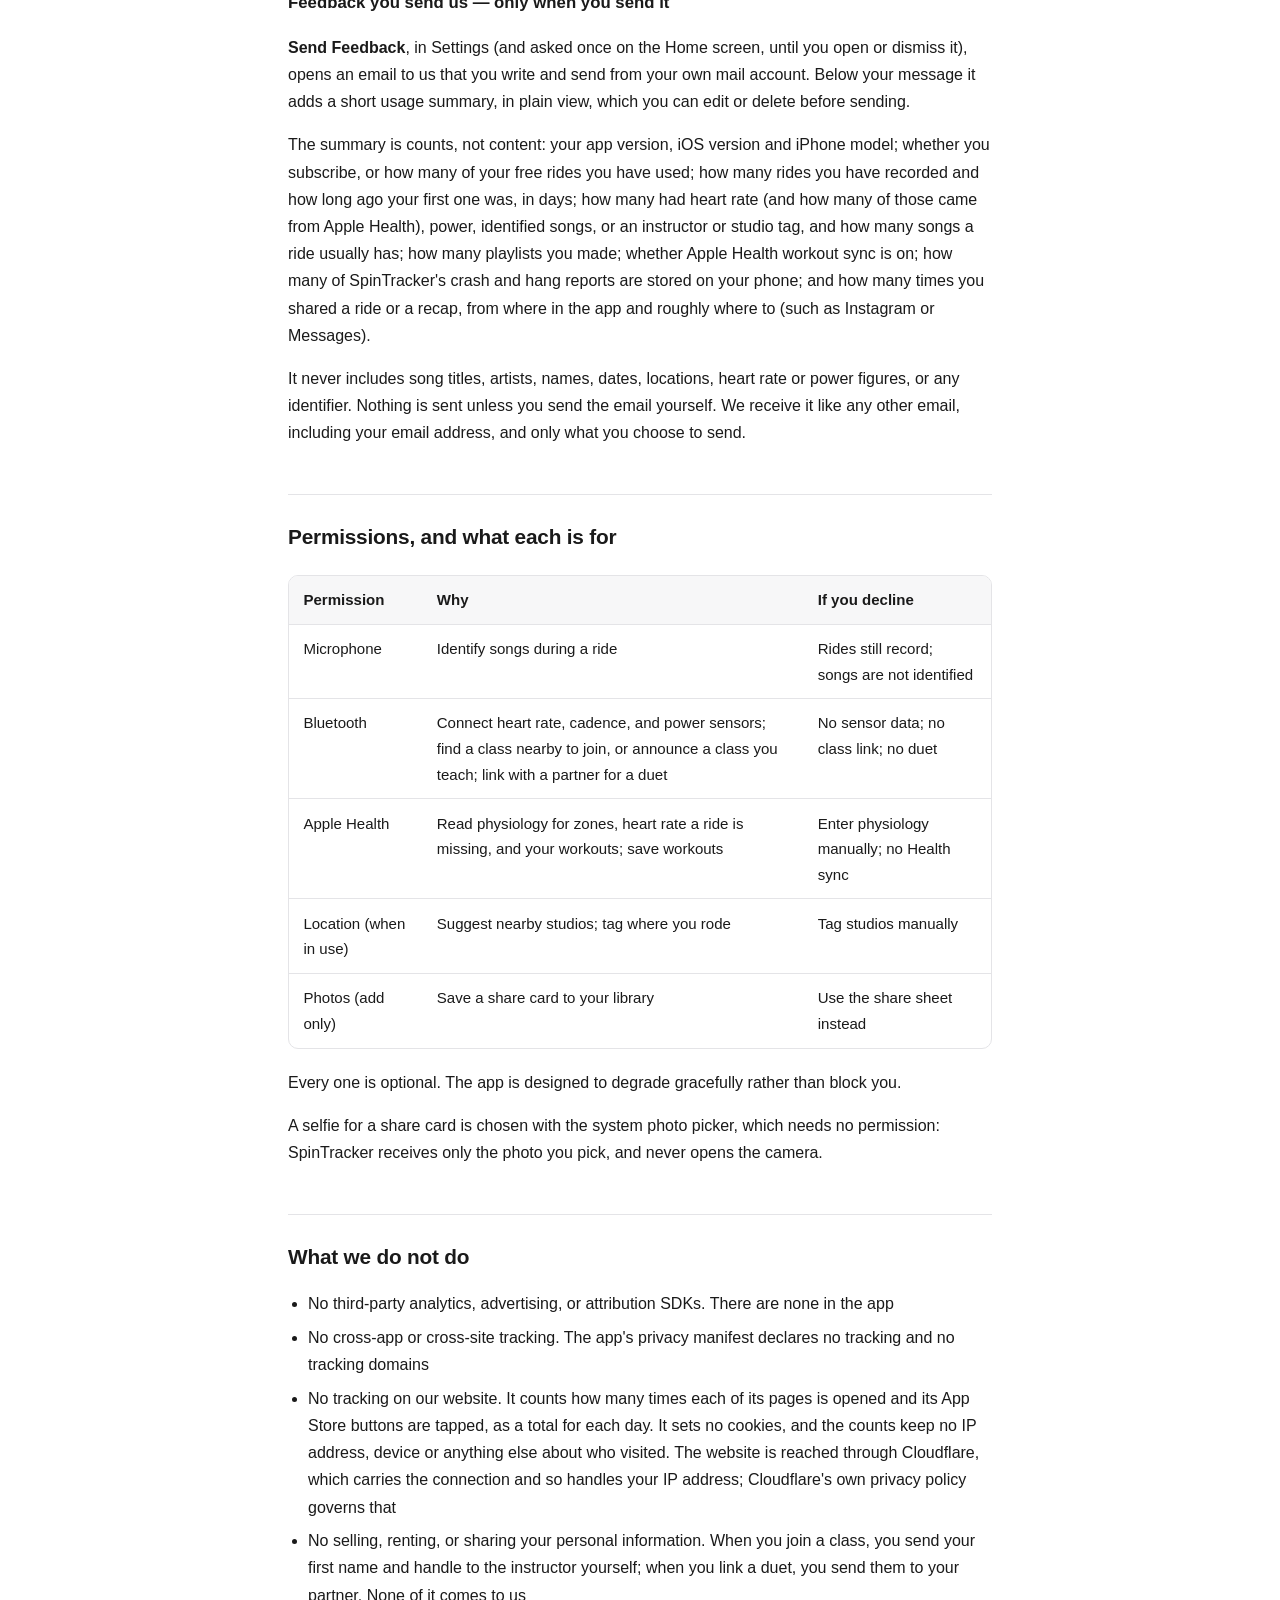
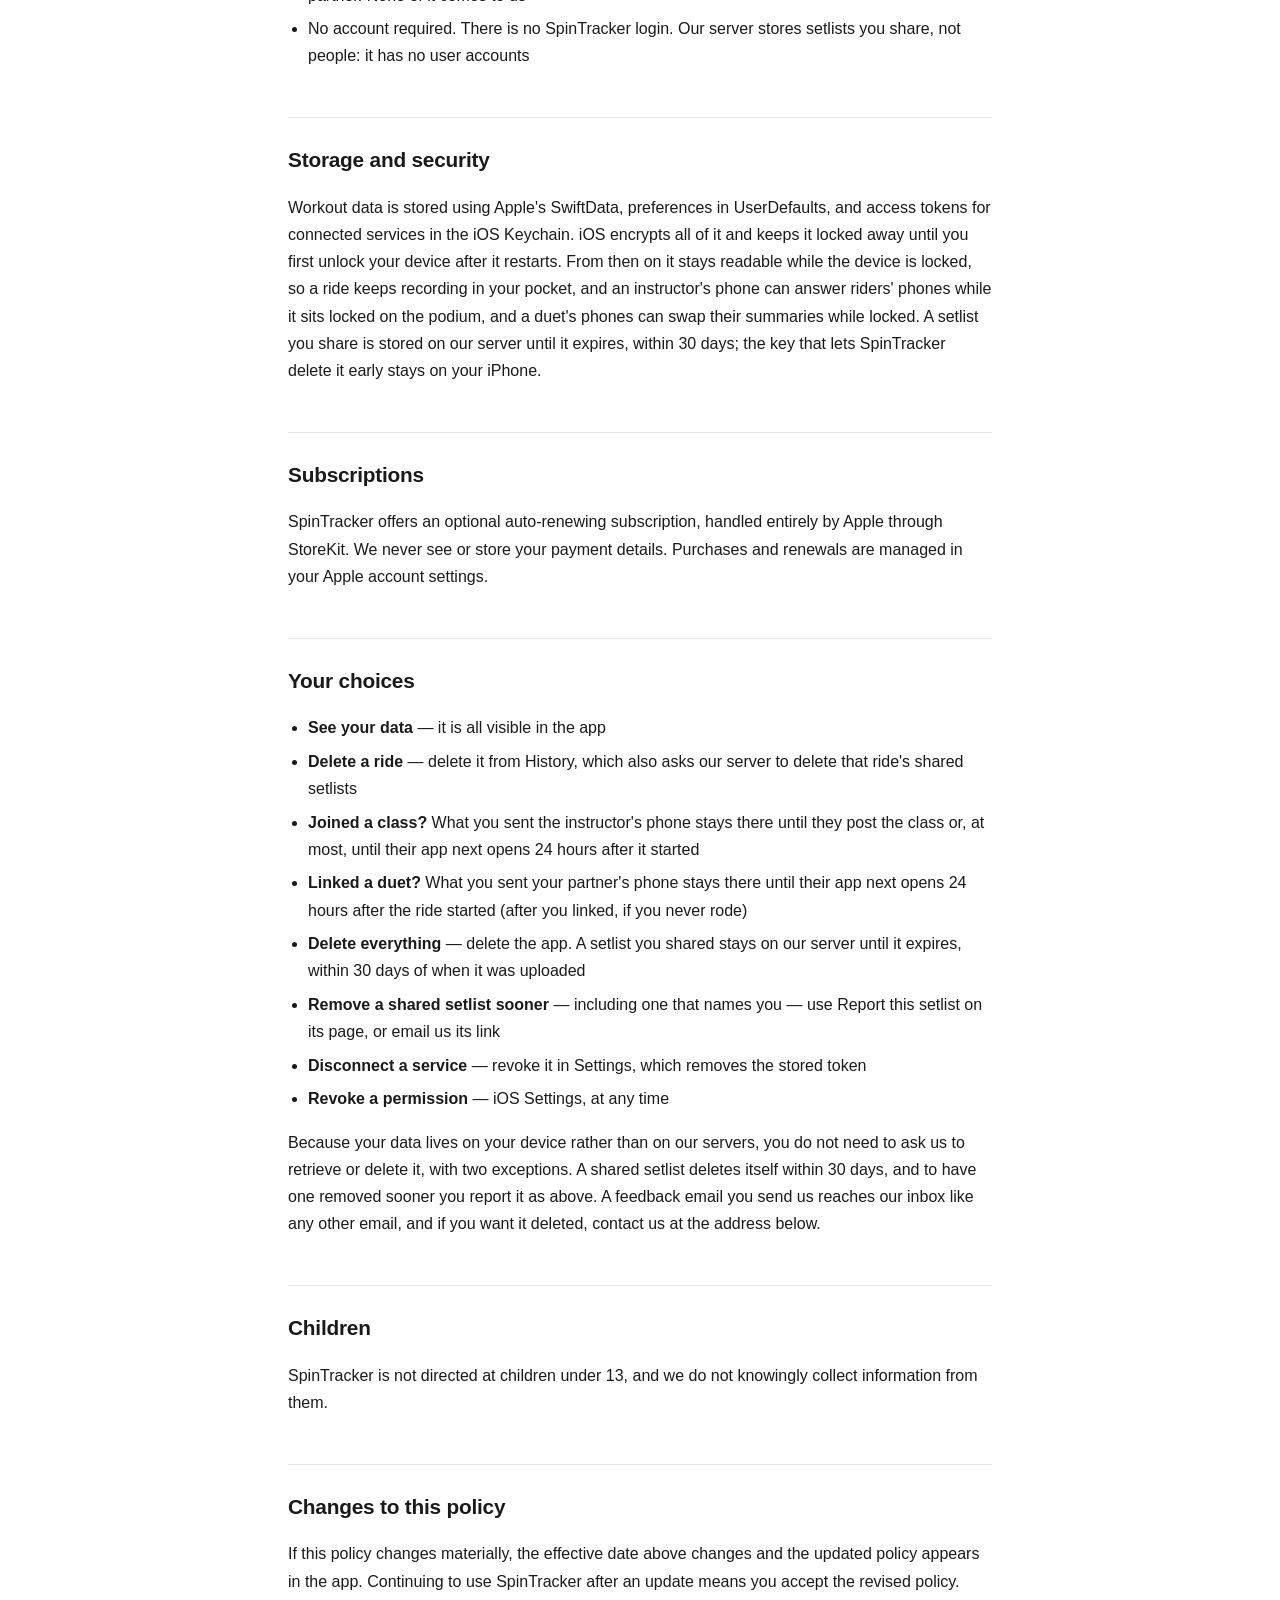
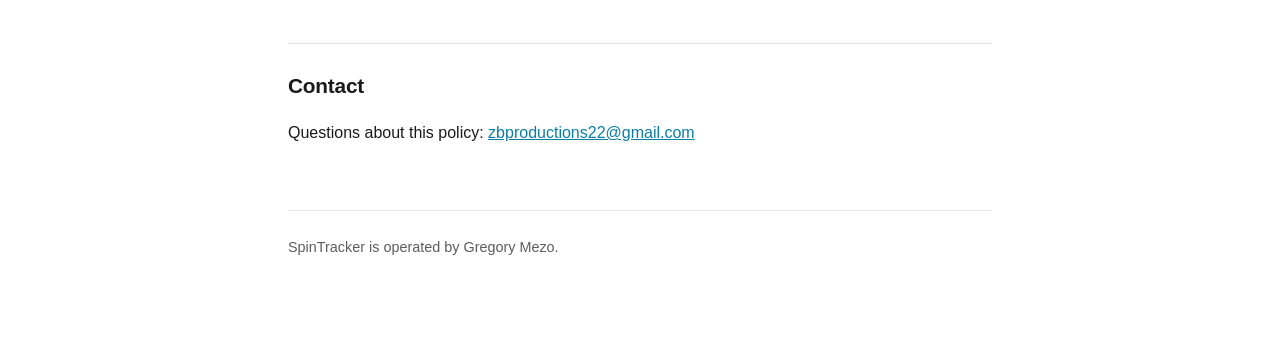
==== commit 6ec9a1a1: "Regenerate the privacy policy: the Apple Health setting's new name (l25c) Settings' 1.3.2 regroup re" ====
--- a/privacy-policy.html
+++ b/privacy-policy.html
@@ -49,7 +49,7 @@
 <li>You can prevent it entirely by denying microphone access; the rest of the app continues to work, and your ride still records heart rate and cadence</li>
 </ul>
 <h3>Apple Health — only with your permission</h3>
-<p>If you grant access, SpinTracker reads your date of birth, resting heart rate, weight, and height to personalise effort zones; the heart rate another device, such as an Apple Watch, saved to Health during a ride, to fill in heart rate your ride is missing; and your workouts, to see whether another app has already recorded a class. It writes completed workouts back to Health. When another app has already recorded a class — your Apple Watch, say — SpinTracker adds your cadence and power to Health, where your bike provided them, and your heart rate for any part of the class that app did not record, without a second workout. It then clears up after itself: a workout of its own that would have duplicated the class, and its own readings for any part the other app turns out to have recorded after all. SpinTracker only ever removes data it wrote itself, and it never deletes anything another app wrote. Health data is governed by Apple's protections and never leaves your device through us, with one exception you control: the usage summary in a feedback email you choose to send us includes counts drawn from it (how many rides had heart rate, how many of those came from Apple Health, and whether Apple Health workout sync is on), never the readings themselves. You can revoke access at any time in the Health app, and you can turn off automatic workout syncing in Session Settings.</p>
+<p>If you grant access, SpinTracker reads your date of birth, resting heart rate, weight, and height to personalise effort zones; the heart rate another device, such as an Apple Watch, saved to Health during a ride, to fill in heart rate your ride is missing; and your workouts, to see whether another app has already recorded a class. It writes completed workouts back to Health. When another app has already recorded a class — your Apple Watch, say — SpinTracker adds your cadence and power to Health, where your bike provided them, and your heart rate for any part of the class that app did not record, without a second workout. It then clears up after itself: a workout of its own that would have duplicated the class, and its own readings for any part the other app turns out to have recorded after all. SpinTracker only ever removes data it wrote itself, and it never deletes anything another app wrote. Health data is governed by Apple's protections and never leaves your device through us, with one exception you control: the usage summary in a feedback email you choose to send us includes counts drawn from it (how many rides had heart rate, how many of those came from Apple Health, and whether Apple Health workout sync is on), never the readings themselves. You can revoke access at any time in the Health app, and you can turn off automatic workout syncing with Save rides to Apple Health in SpinTracker's Settings.</p>
 <h3>Album art — whenever the app shows a song</h3>
 <p>Wherever SpinTracker shows a song — the ride screen while a song plays, your tracklists and song library — it loads that song's cover art from Apple's servers when it appears. A share card loads it too, to take its colours; the card itself never shows the cover. As with any image loaded from the internet, the request reveals which cover is being loaded and your device's IP address. It carries nothing else about your ride, and Apple's privacy policy governs it.</p>
 <h3>Apple Music — only when you create a playlist, check a class against one, or play a song</h3>
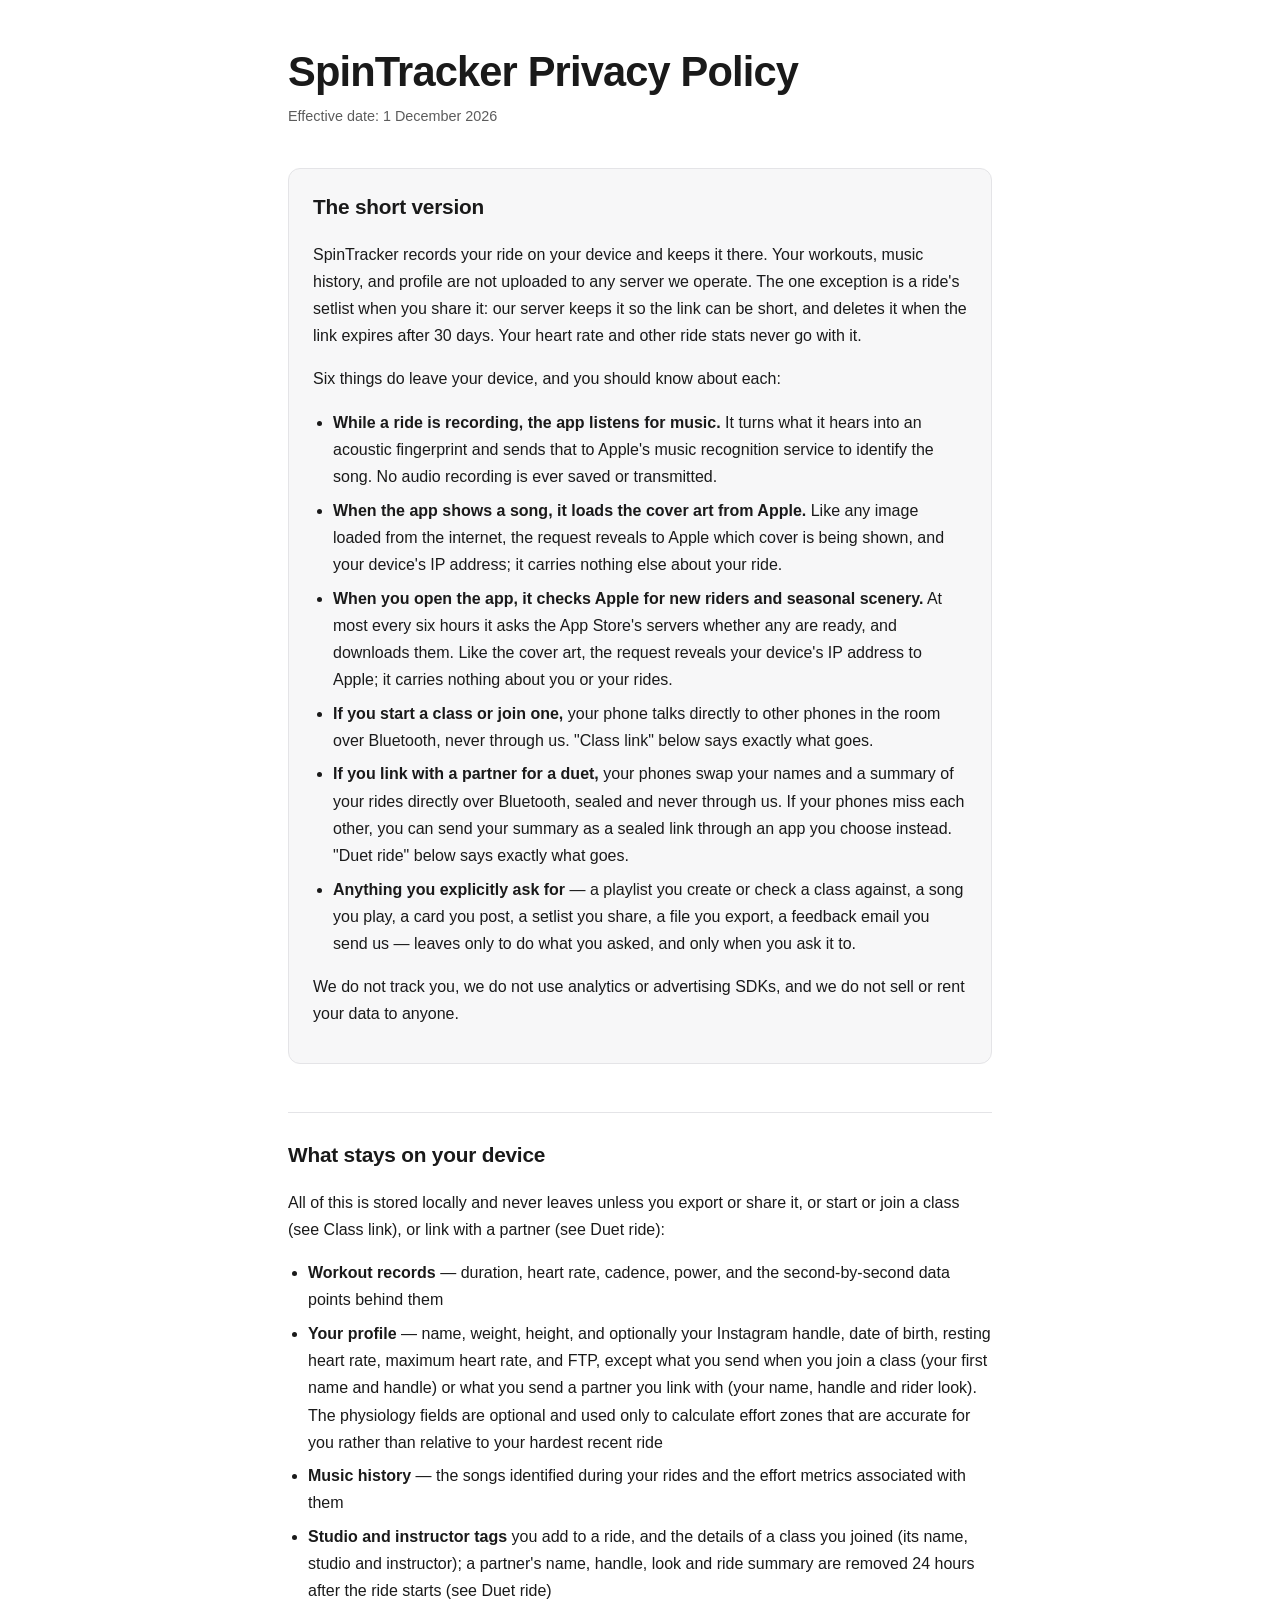
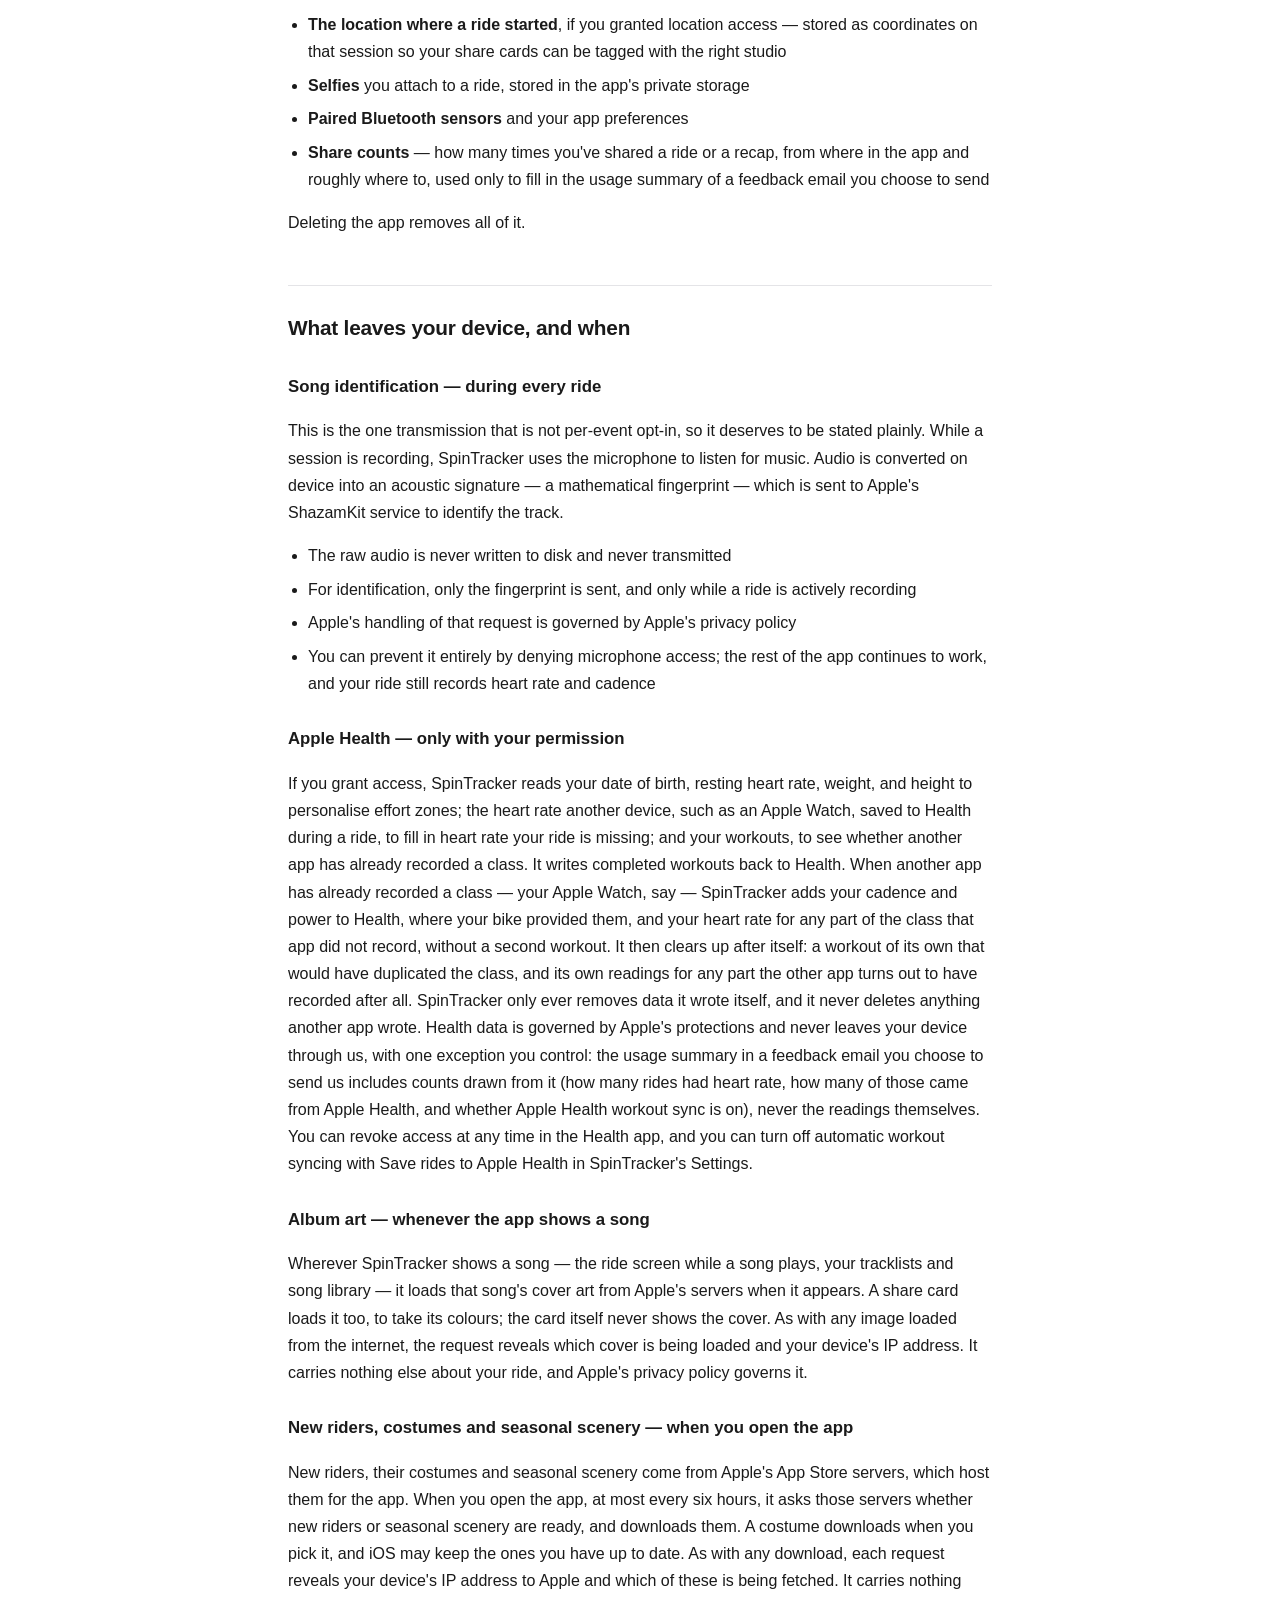
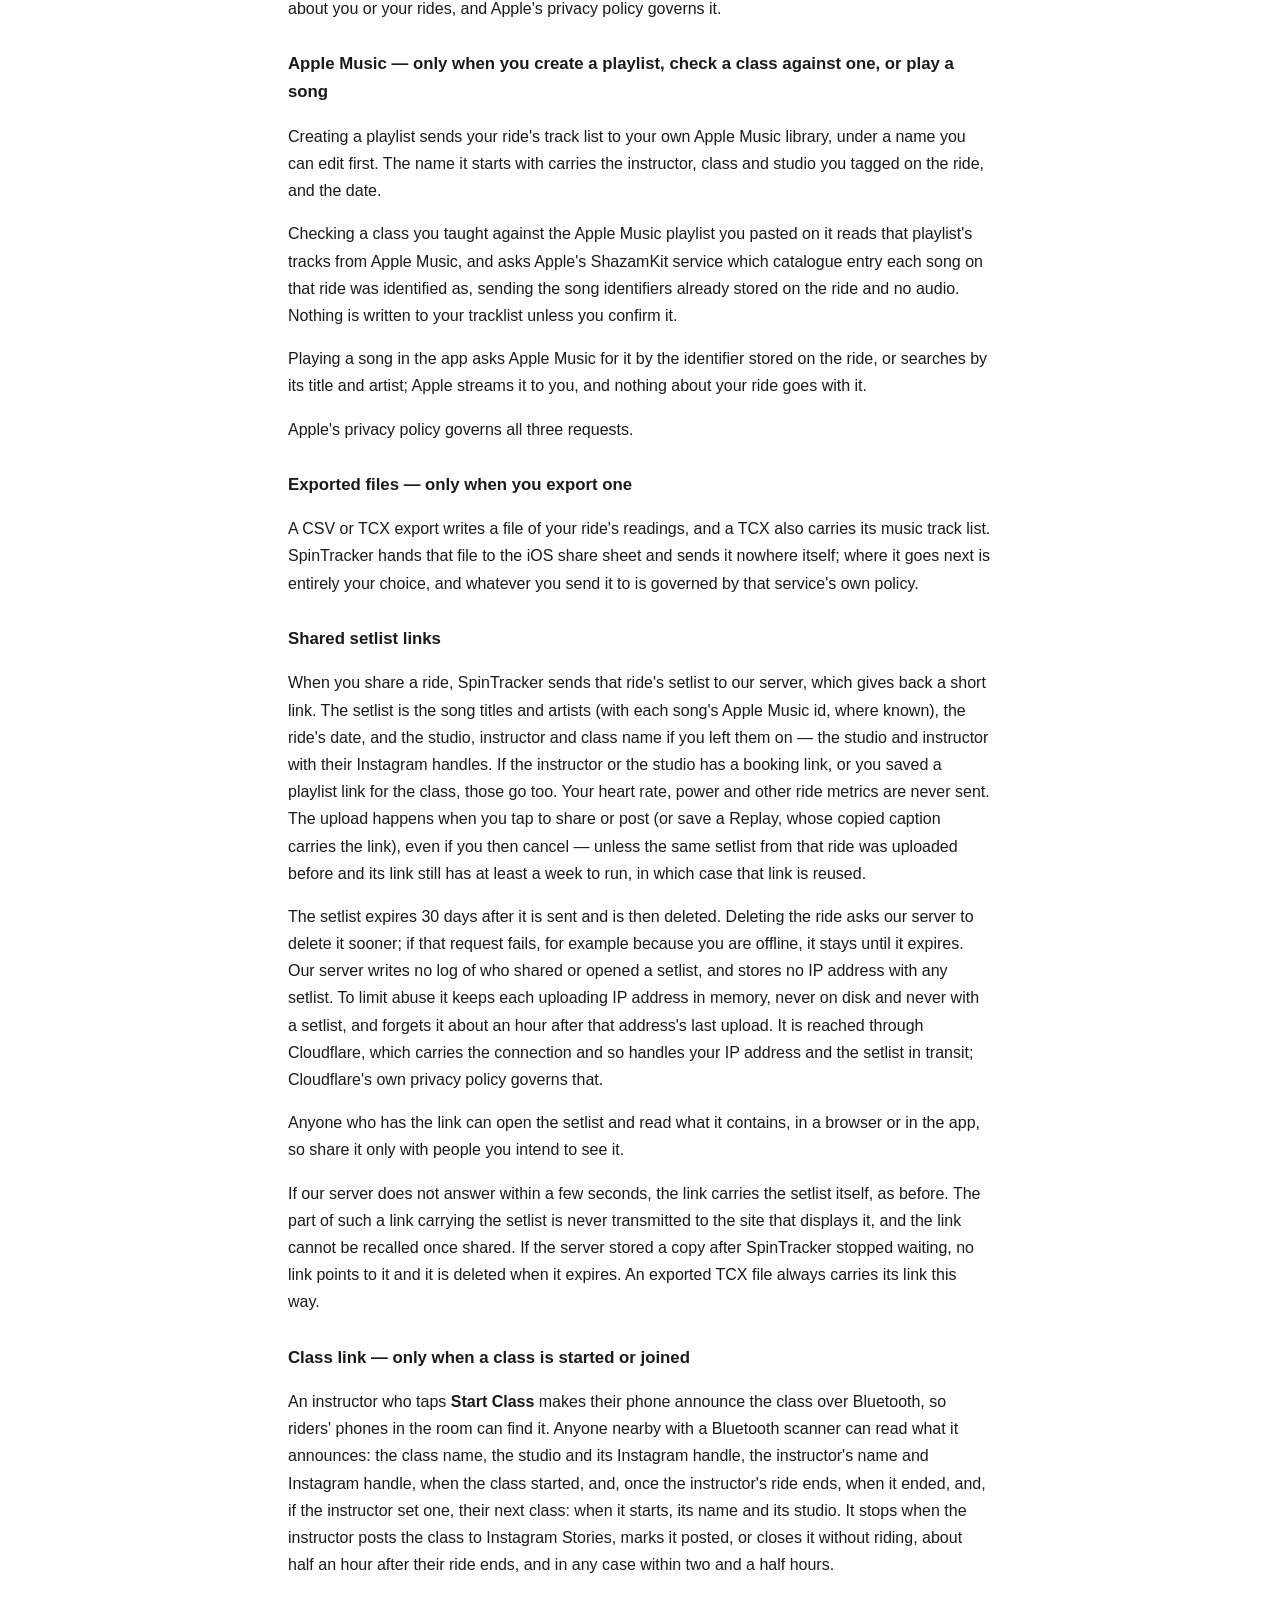
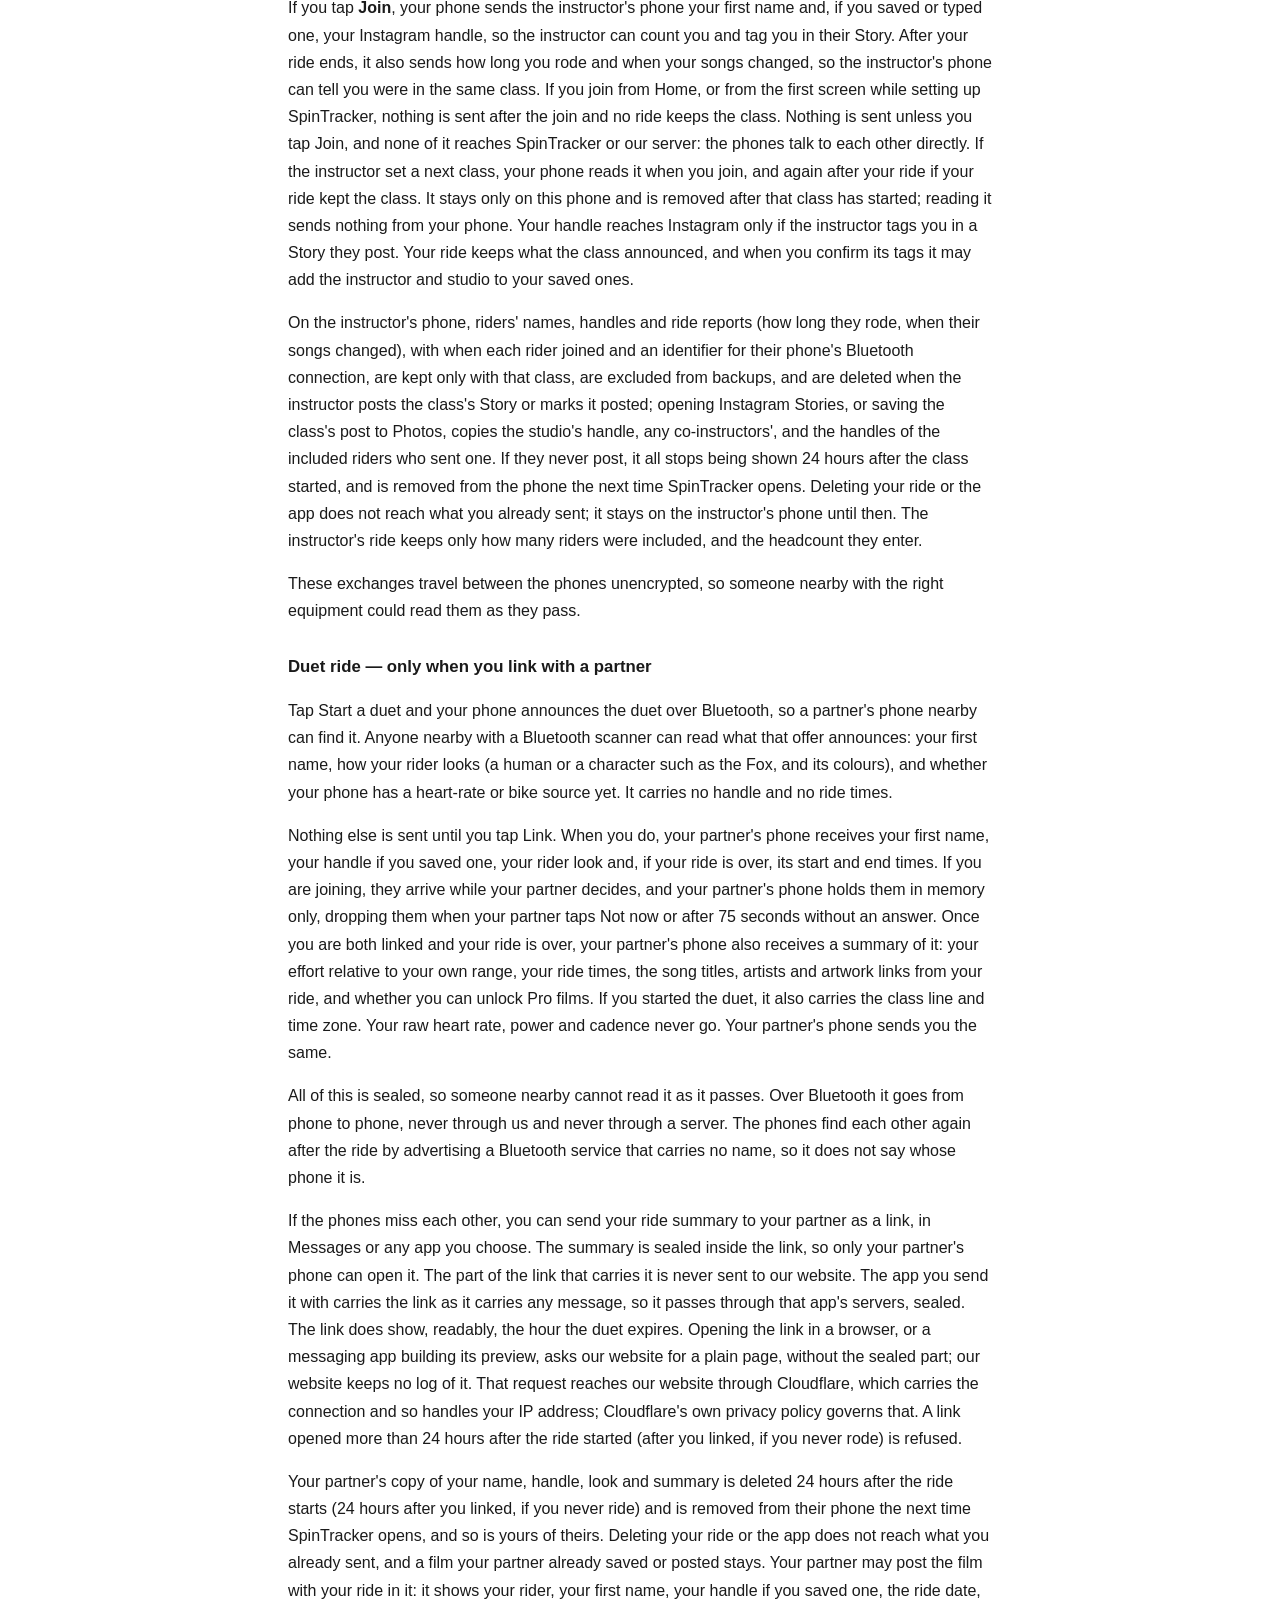
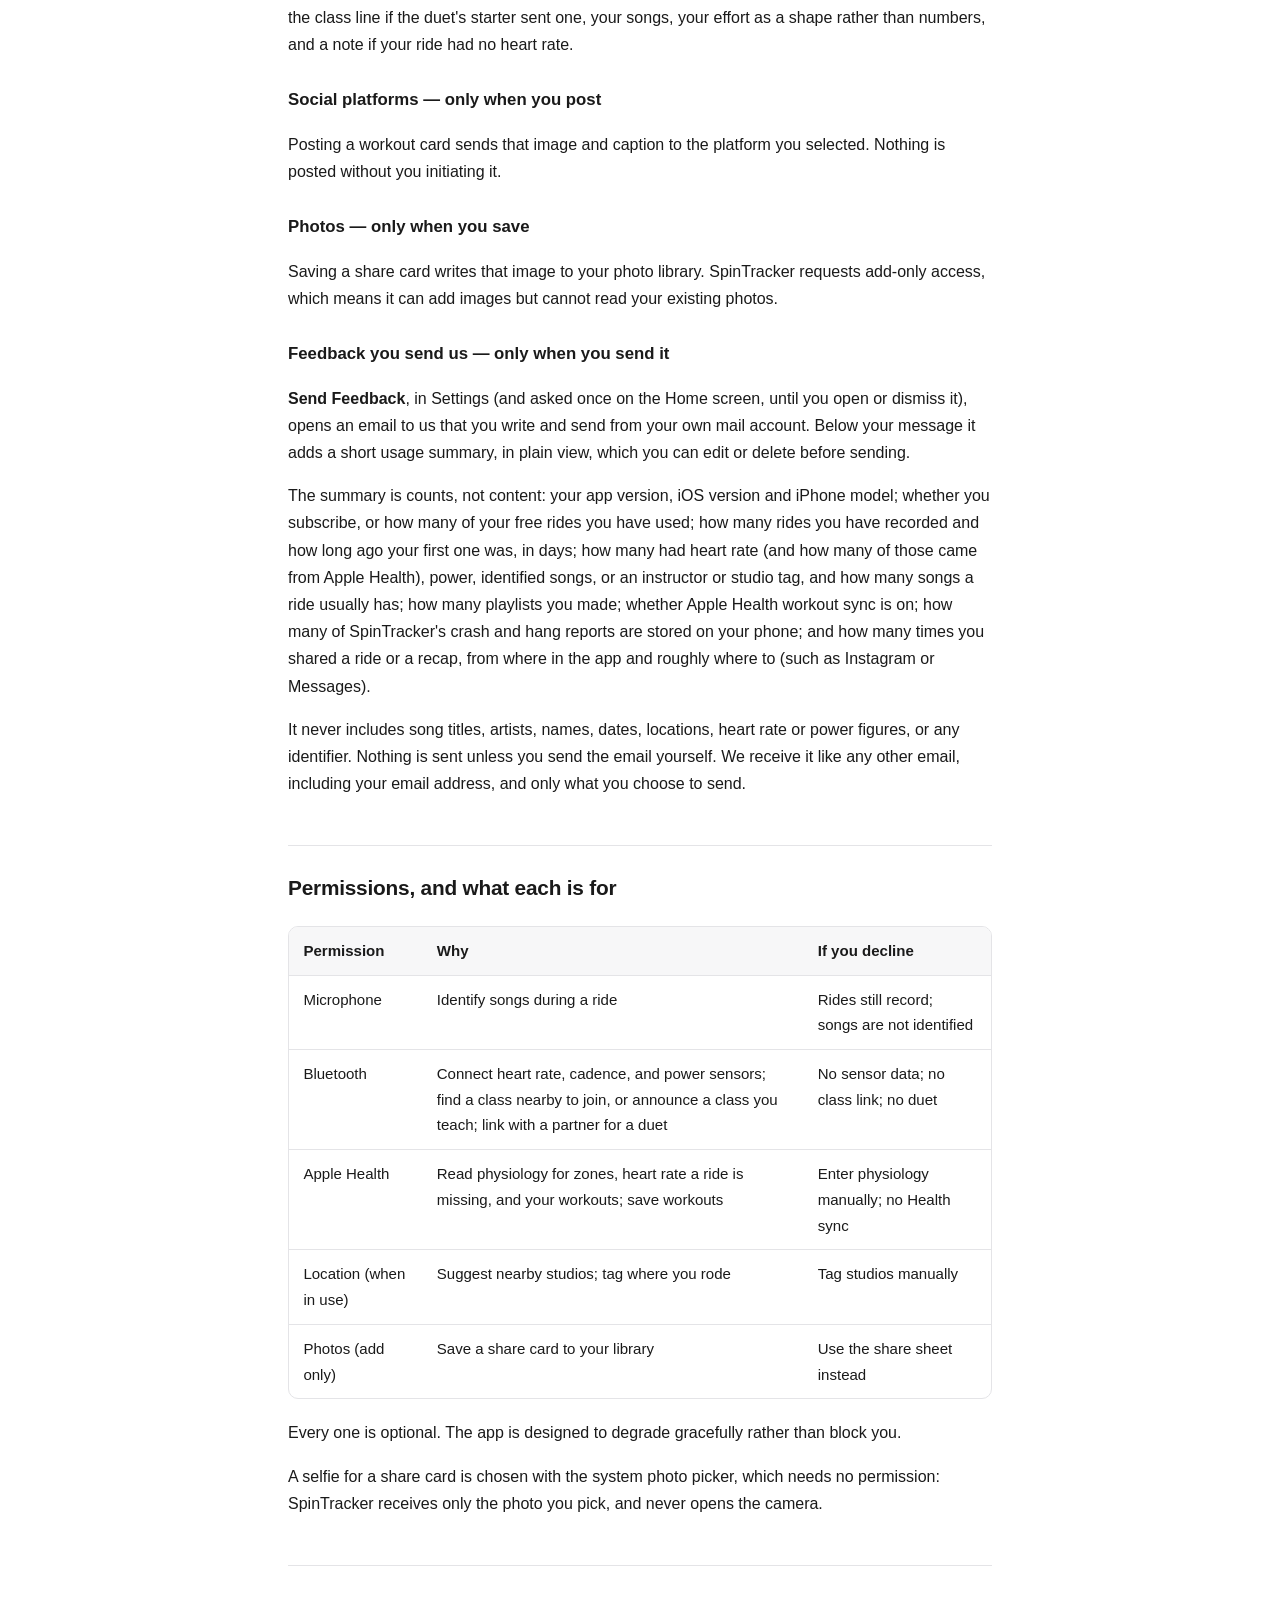
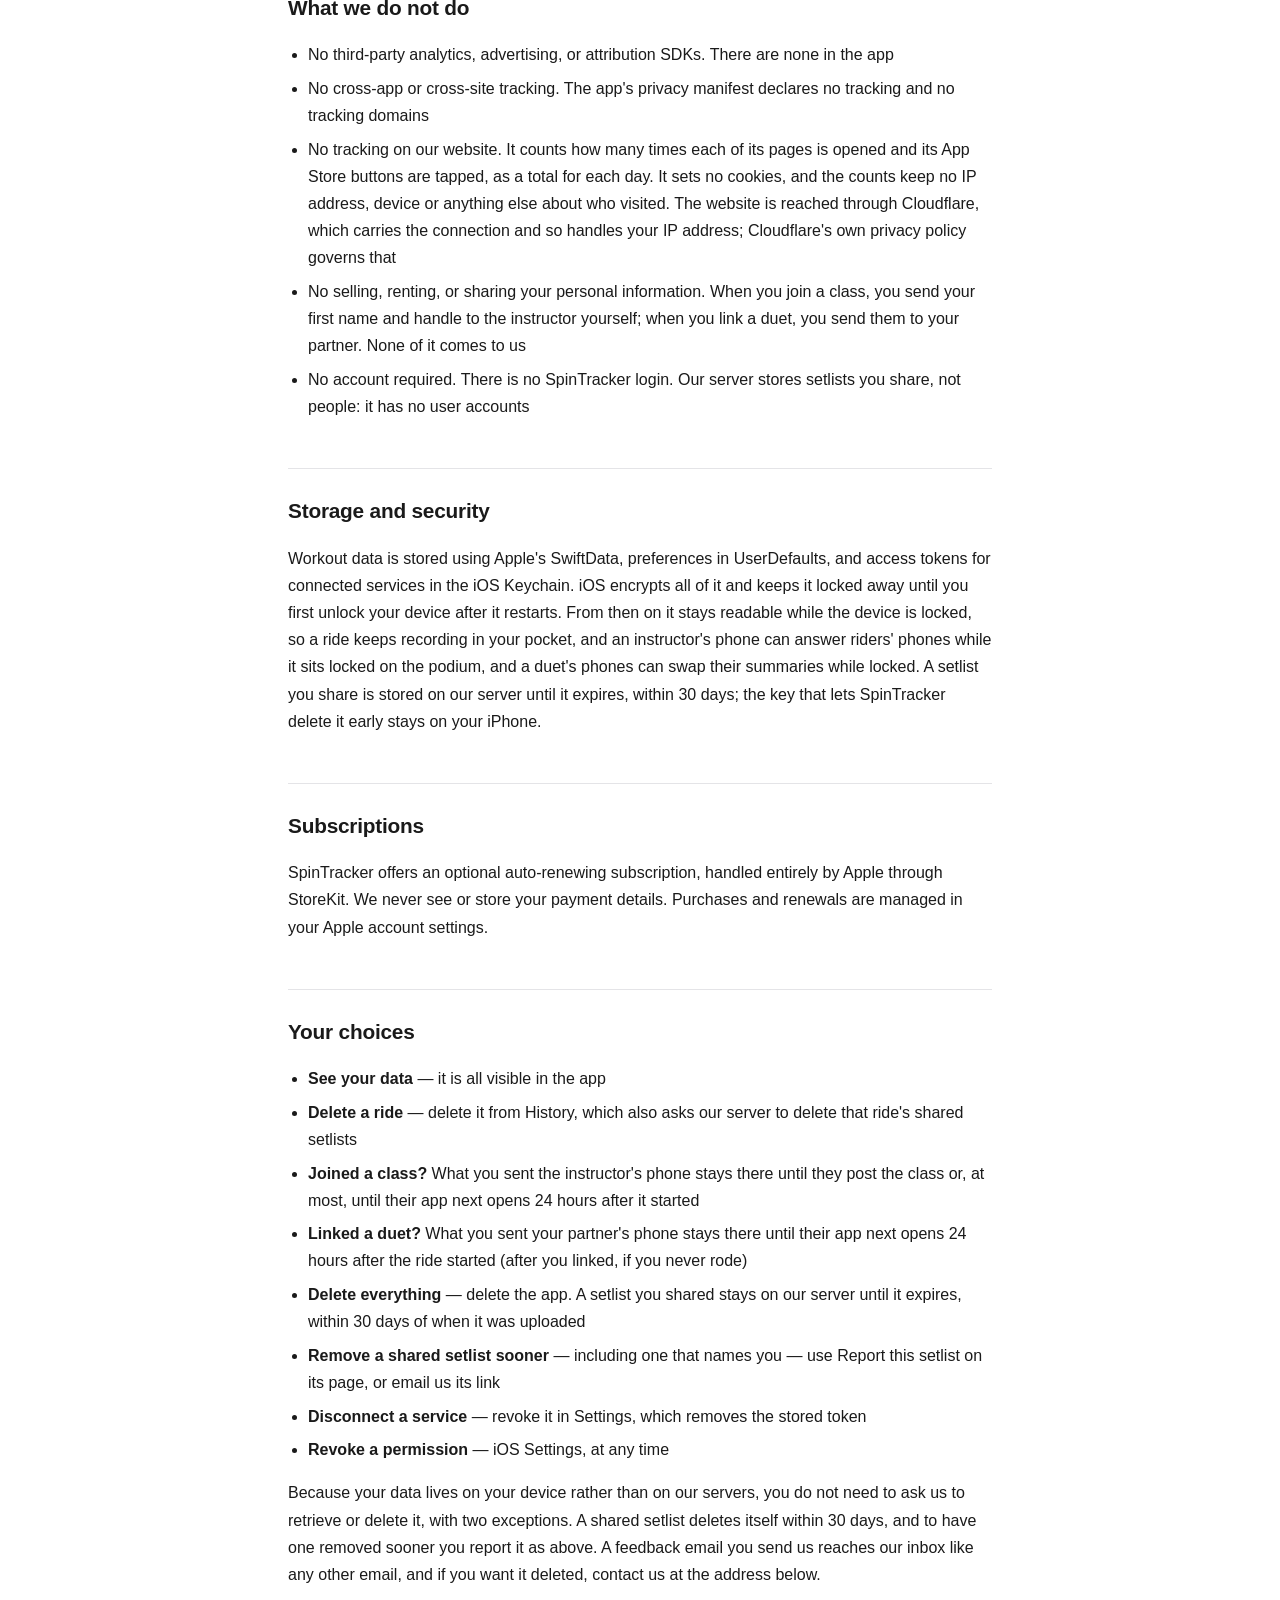
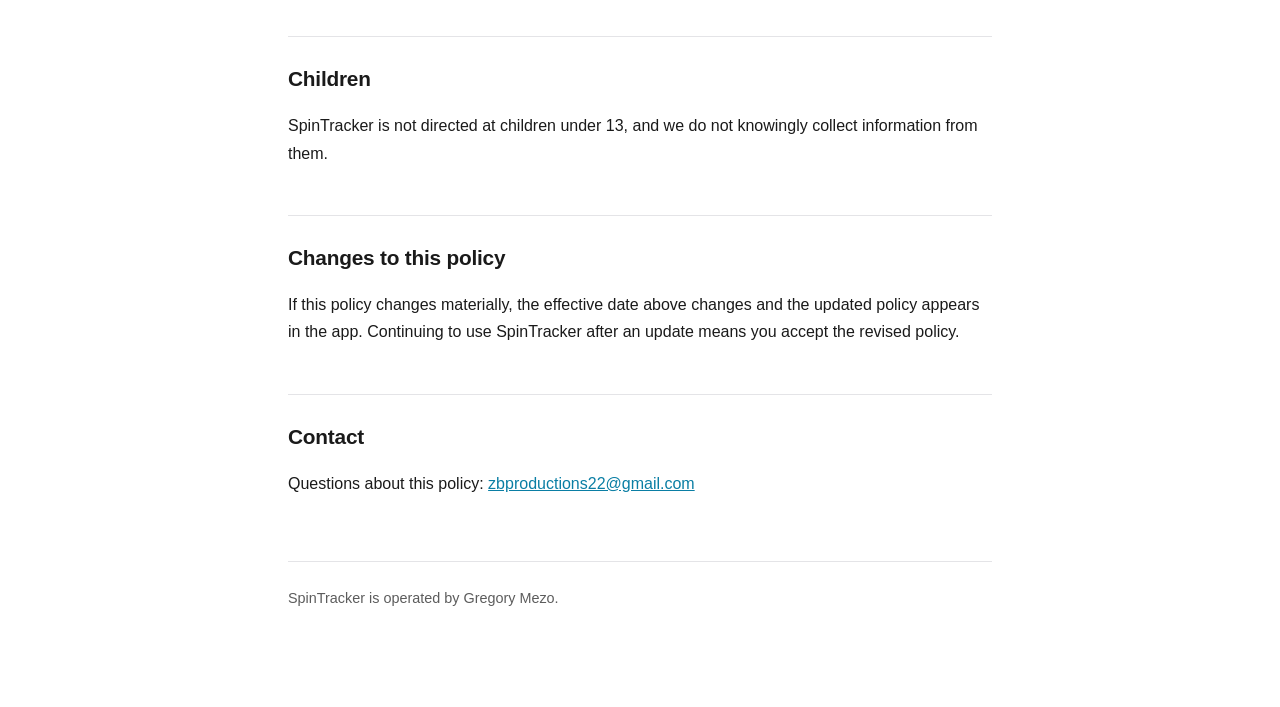
==== commit 4655cbda: "Regenerate the privacy policy: Apple's pack hosting for new riders and seasonal scenery (effective 1" ====
--- a/privacy-policy.html
+++ b/privacy-policy.html
@@ -11,14 +11,15 @@
 <main>
 
 <h1>SpinTracker Privacy Policy</h1>
-<p class="effective">Effective date: 7 November 2026</p>
+<p class="effective">Effective date: 1 December 2026</p>
 <div class="lede">
 <h2>The short version</h2>
 <p>SpinTracker records your ride on your device and keeps it there. Your workouts, music history, and profile are not uploaded to any server we operate. The one exception is a ride's setlist when you share it: our server keeps it so the link can be short, and deletes it when the link expires after 30 days. Your heart rate and other ride stats never go with it.</p>
-<p>Five things do leave your device, and you should know about each:</p>
+<p>Six things do leave your device, and you should know about each:</p>
 <ul>
 <li><strong>While a ride is recording, the app listens for music.</strong> It turns what it hears into an acoustic fingerprint and sends that to Apple's music recognition service to identify the song. No audio recording is ever saved or transmitted.</li>
 <li><strong>When the app shows a song, it loads the cover art from Apple.</strong> Like any image loaded from the internet, the request reveals to Apple which cover is being shown, and your device's IP address; it carries nothing else about your ride.</li>
+<li><strong>When you open the app, it checks Apple for new riders and seasonal scenery.</strong> At most every six hours it asks the App Store's servers whether any are ready, and downloads them. Like the cover art, the request reveals your device's IP address to Apple; it carries nothing about you or your rides.</li>
 <li><strong>If you start a class or join one,</strong> your phone talks directly to other phones in the room over Bluetooth, never through us. "Class link" below says exactly what goes.</li>
 <li><strong>If you link with a partner for a duet,</strong> your phones swap your names and a summary of your rides directly over Bluetooth, sealed and never through us. If your phones miss each other, you can send your summary as a sealed link through an app you choose instead. "Duet ride" below says exactly what goes.</li>
 <li><strong>Anything you explicitly ask for</strong> — a playlist you create or check a class against, a song you play, a card you post, a setlist you share, a file you export, a feedback email you send us — leaves only to do what you asked, and only when you ask it to.</li>
@@ -52,6 +53,8 @@
 <p>If you grant access, SpinTracker reads your date of birth, resting heart rate, weight, and height to personalise effort zones; the heart rate another device, such as an Apple Watch, saved to Health during a ride, to fill in heart rate your ride is missing; and your workouts, to see whether another app has already recorded a class. It writes completed workouts back to Health. When another app has already recorded a class — your Apple Watch, say — SpinTracker adds your cadence and power to Health, where your bike provided them, and your heart rate for any part of the class that app did not record, without a second workout. It then clears up after itself: a workout of its own that would have duplicated the class, and its own readings for any part the other app turns out to have recorded after all. SpinTracker only ever removes data it wrote itself, and it never deletes anything another app wrote. Health data is governed by Apple's protections and never leaves your device through us, with one exception you control: the usage summary in a feedback email you choose to send us includes counts drawn from it (how many rides had heart rate, how many of those came from Apple Health, and whether Apple Health workout sync is on), never the readings themselves. You can revoke access at any time in the Health app, and you can turn off automatic workout syncing with Save rides to Apple Health in SpinTracker's Settings.</p>
 <h3>Album art — whenever the app shows a song</h3>
 <p>Wherever SpinTracker shows a song — the ride screen while a song plays, your tracklists and song library — it loads that song's cover art from Apple's servers when it appears. A share card loads it too, to take its colours; the card itself never shows the cover. As with any image loaded from the internet, the request reveals which cover is being loaded and your device's IP address. It carries nothing else about your ride, and Apple's privacy policy governs it.</p>
+<h3>New riders, costumes and seasonal scenery — when you open the app</h3>
+<p>New riders, their costumes and seasonal scenery come from Apple's App Store servers, which host them for the app. When you open the app, at most every six hours, it asks those servers whether new riders or seasonal scenery are ready, and downloads them. A costume downloads when you pick it, and iOS may keep the ones you have up to date. As with any download, each request reveals your device's IP address to Apple and which of these is being fetched. It carries nothing about you or your rides, and Apple's privacy policy governs it.</p>
 <h3>Apple Music — only when you create a playlist, check a class against one, or play a song</h3>
 <p>Creating a playlist sends your ride's track list to your own Apple Music library, under a name you can edit first. The name it starts with carries the instructor, class and studio you tagged on the ride, and the date.</p>
 <p>Checking a class you taught against the Apple Music playlist you pasted on it reads that playlist's tracks from Apple Music, and asks Apple's ShazamKit service which catalogue entry each song on that ride was identified as, sending the song identifiers already stored on the ride and no audio. Nothing is written to your tracklist unless you confirm it.</p>
